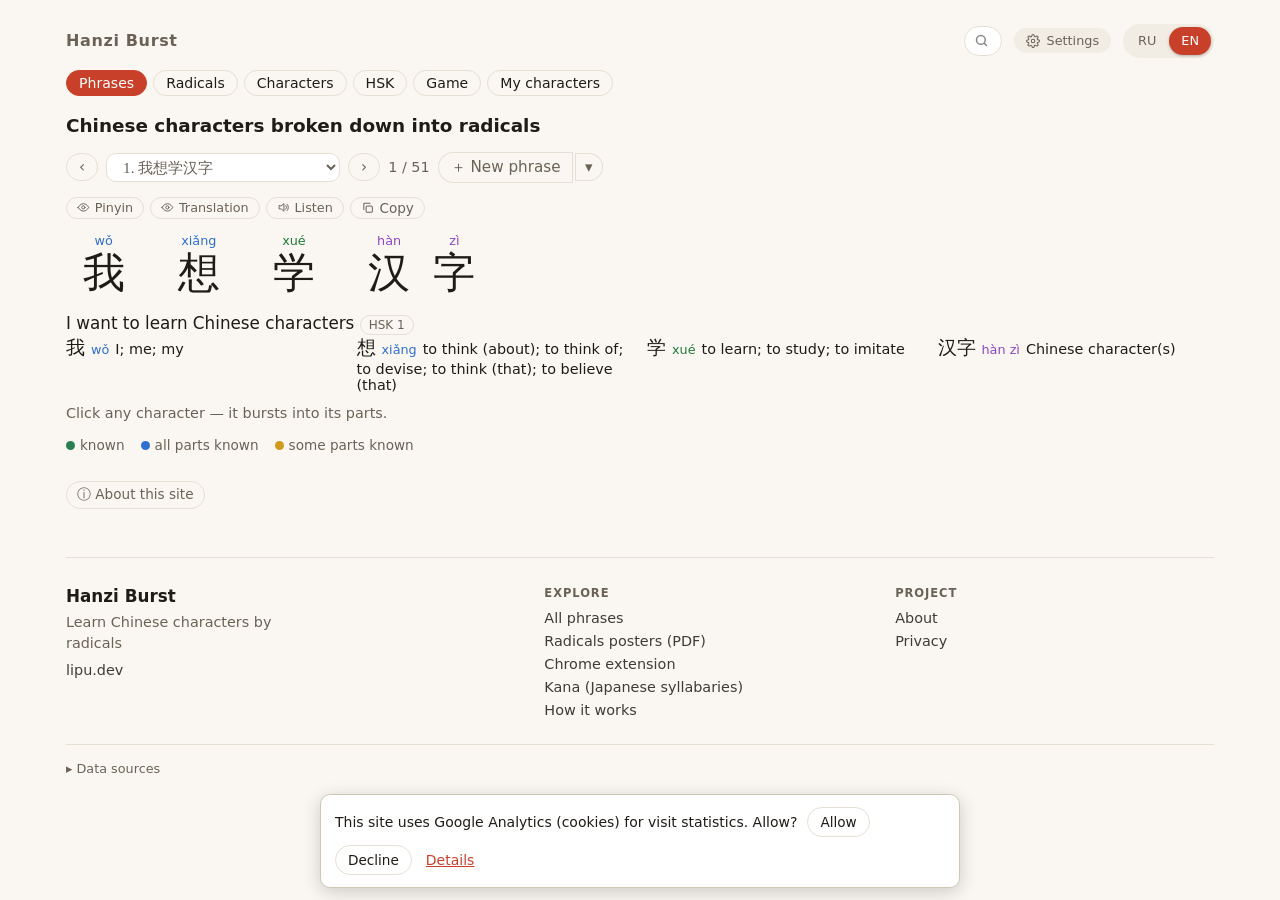
==== site/index.html @ a233267f "Without JS, show the about block and footer again #99 hides .foot, #intro, #introD and #hint until h" ====
<!doctype html>
<html lang="ru">
<head>
<meta charset="utf-8">
<meta name="viewport" content="width=device-width, initial-scale=1">
<title>Разбор китайских иероглифов на ключи и радикалы — Hanzi Burst</title>
<meta name="description" content="Бесплатный разбор китайских иероглифов на ключи и радикалы: нажмите на знак, и он разлетится на части. Пиньинь, значение иероглифа, мнемоники, простые фразы и списки HSK 1–9.">
<meta name="keywords" content="китайские иероглифы, радикалы, ключи, hanzi, Chinese characters, radicals, learn Chinese, пиньинь, мнемоники">
<meta name="msvalidate.01" content="CAFA7BE0D5D83695993D635831499022">
<link rel="canonical" href="https://hanzi.lipu.dev/">
<link rel="icon" href="/favicon.svg" type="image/svg+xml">
<link rel="preload" href="phrase.json" as="fetch" crossorigin>
<link rel="apple-touch-icon" href="/apple-touch-icon.png">
<meta name="theme-color" content="#faf7f2">
<meta property="og:type" content="website">
<meta property="og:site_name" content="Hanzi Burst">
<meta property="og:title" content="Разбор китайских иероглифов на ключи и радикалы — Hanzi Burst">
<meta property="og:description" content="Нажмите на иероглиф, и он разлетится на радикалы: значение, пиньинь, слова и фразы для каждой части.">
<meta property="og:url" content="https://hanzi.lipu.dev/">
<meta property="og:image" content="https://hanzi.lipu.dev/og.png">
<meta property="og:image:width" content="1200"><meta property="og:image:height" content="630">
<meta name="twitter:card" content="summary_large_image">
<script type="application/ld+json">{"@context":"https://schema.org","@type":"WebApplication","name":"Hanzi Burst","url":"https://hanzi.lipu.dev/","applicationCategory":"EducationalApplication","operatingSystem":"Any","inLanguage":["ru","en"],"description":"Learn Chinese characters by breaking them down into radicals, with simple phrases, pinyin and mnemonics.","offers":{"@type":"Offer","price":"0","priceCurrency":"USD"}}</script>
<style>
  :root { --bg:#faf7f2; --fg:#1f1b16; --muted:#6b6257; --card:#fff; --accent:#c8402a; --line:#cfc6b6; --soft:#e6dfd3; --ok:#2a7f51; --info:#2f6fd0; --warn:#d09a1f;
          --t1:#c4322a; --t2:#237a3c; --t3:#2f6fd0; --t4:#8b46c9; --t5:var(--muted); }
  html.jm { --accent:#3b4cc0; }
  @media (prefers-color-scheme: dark) {
    :root { --bg:#17140f; --on:#17140f; --fg:#f1ebe0; --muted:#a59c8e; --card:#221e17; --accent:#ff7a5c; --line:#5a5144; --soft:#352f25; --ok:#5fcf93; --info:#6aa6ff; --warn:#e8b84a;
            --t1:#ff6b5e; --t2:#5fcf7f; --t3:#6aa6ff; --t4:#c58bff; }
    html.jm { --accent:#8c9cff; }
  }
  * { box-sizing:border-box; }
  #howDlg { max-width:min(520px,92vw); background:var(--card); color:var(--fg); border:1px solid var(--soft); border-radius:16px; padding:20px; }
  #howDlg::backdrop { background:rgba(0,0,0,.55); }
  #howDlg h2 { margin:0 0 10px; font-size:1.15rem; }
  #howDlg p { line-height:1.5; }
  html:not(.ready) .foot, html:not(.ready) #intro, html:not(.ready) #introD, html:not(.ready) #hint { display:none; }   /* футер и вводный текст появляются после контента, иначе они «прыгают» (CLS) */
  html:not(.ready) #picker { min-height:32px; }   /* место под выбор фразы: его рисует скрипт, а #view под ним сдвигался */
  .foot { margin-top:48px; padding-top:28px; border-top:1px solid var(--soft); color:var(--muted); font-size:.9rem; }
  .fgrid { display:grid; grid-template-columns:minmax(0,1.4fr) repeat(2,minmax(0,1fr)); gap:28px 32px; }
  .fbrand b { color:var(--fg); font-size:1.05rem; }
  .fbrand p { margin:6px 0 0; line-height:1.45; max-width:28ch; }
  .foot h2 { margin:0 0 10px; font-size:.72rem; letter-spacing:.08em; text-transform:uppercase; font-weight:600; color:var(--muted); }
  .foot ul { list-style:none; margin:0; padding:0; display:grid; gap:7px; }
  .foot a { color:var(--fg); text-decoration:none; opacity:.85; }
  .foot a:hover { color:var(--accent); opacity:1; }
  .fdata { margin-top:26px; padding-top:16px; border-top:1px solid var(--soft); font-size:.8rem; }
  .fdata summary { cursor:pointer; list-style:none; }
  .fdata summary::before { content:"▸ "; }
  .fdata[open] summary::before { content:"▾ "; }
  .fdata p { line-height:1.6; margin:10px 0 0; }
  .fdata a { color:inherit; text-decoration:underline; text-decoration-color:var(--soft); }
  @media (max-width:640px) { .fgrid { grid-template-columns:1fr 1fr; } .fbrand { grid-column:1 / -1; } }
  .aboutd { margin-top:28px; max-width:70ch; font-size:.85rem; color:var(--muted); }
  .aboutd > summary { cursor:pointer; list-style:none; display:inline-block; padding:4px 10px; border:1px solid var(--soft); border-radius:999px; }
  .aboutd > summary::-webkit-details-marker { display:none; } .aboutd[open] > summary { margin-bottom:10px; }
  .about { max-width:70ch; }
  .about h2 { font-size:15px; margin:0 0 6px; color:var(--fg); }
  .about p { margin:0 0 8px; line-height:1.5; }
  .about h2:not(:first-child) { margin-top:18px; }
  .about ul { margin:0 0 8px; padding-left:20px; line-height:1.7; }
  .about a { color:var(--accent); }
  body { margin:0; background:var(--bg); color:var(--fg); font-family:system-ui,"Noto Sans SC",sans-serif; }
  main { overflow-x:clip; max-width:860px; margin:0 auto; padding:24px 16px 64px; }
  header { display:flex; justify-content:space-between; align-items:center; margin-bottom:24px; }
  .brand { font-size:1rem; font-weight:600; color:var(--muted); margin:0; letter-spacing:.04em; }
  h1#h1 { font-size:1.15rem; font-weight:600; line-height:1.3; margin:0 0 14px; }
  .serif { font-family:"Noto Serif SC","Songti SC",serif; }
  .hint { color:var(--muted); font-size:.9rem; margin:8px 0 0; }
  svg.i { width:1.1em; height:1.1em; fill:none; stroke:currentColor; stroke-width:1.8; stroke-linecap:round; stroke-linejoin:round; vertical-align:-.2em; }
  svg.hz { fill:currentColor; display:block; }
  .right { display:flex; align-items:center; gap:12px; }
  #auth { font-size:.85rem; color:var(--muted); display:flex; align-items:center; gap:8px; }
  .mn { margin:8px 0; padding:10px 12px; border-radius:10px; background:color-mix(in srgb, var(--accent) 8%, transparent); }
  .mn small { color:var(--muted); display:block; margin-top:4px; }
  /* переключатели в шапке: одна «таблетка», внутри группы 拼音/注音 · 简/繁 · RU/EN */
  .opts { display:inline-flex; align-items:center; gap:2px; padding:3px; border-radius:999px;
          background:color-mix(in srgb, var(--soft) 45%, transparent); }
  .opts > * { display:inline-flex; gap:1px; position:relative; }
  .opts > * + *::before { content:""; position:absolute; left:-2px; top:22%; bottom:22%; width:1px; background:var(--soft); }
  .scr label { cursor:pointer; display:block; } .scr label[hidden] { display:none; }
  .scr input { position:absolute; opacity:0; pointer-events:none; }
  .opts .scr span, .opts .lang button, .opts .md button { display:block; background:none; border:0; border-radius:999px; cursor:pointer;
          font-family:"Noto Sans SC","Noto Sans CJK SC",system-ui,sans-serif; font-size:.8rem; line-height:1.4; padding:5px 12px;
          color:var(--muted); transition:background .15s, color .15s, box-shadow .15s; }
  .opts .scr label:hover span, .opts .lang button:hover, .opts .md button:hover { color:var(--fg); }
  .opts .scr input:checked + span, .opts .lang button.on, .opts .md button.on { background:var(--accent); color:var(--on,#fff); box-shadow:0 1px 3px rgba(0,0,0,.25); }
  .opts .scr input:focus-visible + span, .opts .lang button:focus-visible, .opts .md button:focus-visible { outline:2px solid var(--accent); outline-offset:1px; }
  .brand, .opts span, .opts button { white-space:nowrap; }
  @media (max-width:480px) { .right { gap:8px; } .opts .scr span, .opts .lang button, .opts .md button { padding:5px 8px; } }
  @media (max-width:420px) { .brand { font-size:.85rem; } h1#h1 { font-size:1rem; } header { gap:8px; } .opts .scr span, .opts .lang button, .opts .md button { padding:5px 6px; font-size:.75rem; } }

  /* настройки (язык фраз, чтение, письмо) — в выпадающей панели с подписями */
  details.set { position:relative; }
  details.set summary { list-style:none; cursor:pointer; display:inline-flex; align-items:center; gap:6px; padding:5px 12px; border-radius:999px;
          font-size:.8rem; color:var(--muted); background:color-mix(in srgb, var(--soft) 45%, transparent); }
  details.set summary::-webkit-details-marker { display:none; }
  details.set summary:hover, details.set[open] summary { color:var(--fg); }
  details.set .panel { position:absolute; right:0; top:calc(100% + 6px); z-index:30; display:grid; gap:10px; padding:12px 14px; min-width:250px;
          background:var(--card); border:1px solid var(--soft); border-radius:12px; box-shadow:0 8px 24px rgba(0,0,0,.18); }
  .srow { display:flex; flex-direction:column; gap:4px; }
  .srow .sl { font-size:.75rem; color:var(--muted); }
  .srow .opts { align-self:flex-start; }
  html.jm .srow.rs { display:none; } .srow.jrs { display:none; } html.jm .srow.jrs { display:flex; }
  /* чтения — галочками, можно несколько сразу (пиньинь + чжуинь) */
  .chk { display:flex; flex-direction:column; gap:2px; } .chk label { display:flex; align-items:center; gap:8px; padding:4px 2px; font-size:.88rem; cursor:pointer; white-space:nowrap; }
  .chk label[hidden] { display:none; } .chk input { accent-color:var(--accent); width:1.05em; height:1.05em; margin:0; }
  /* разделы сайта под шапкой */
  .snav { display:flex; flex-wrap:wrap; gap:6px; margin:-12px 0 18px; }
  .snav a { padding:4px 12px; border:1px solid var(--soft); border-radius:999px; font-size:.88rem; color:var(--fg); text-decoration:none; white-space:nowrap; }
  .snav a:hover { border-color:var(--accent); color:var(--accent); }
  .snav a.on { background:var(--accent); border-color:var(--accent); color:var(--on,#fff); }
  .snav a b { font-weight:600; }
  /* телефон: разделы — одна строка с прокруткой, «Настройки» — только значок, шапка компактнее */
  @media (max-width:640px) {
    header { margin-bottom:18px; }
    .snav { flex-wrap:nowrap; overflow-x:auto; scrollbar-width:none; margin:-8px -16px 14px; padding:0 16px;
            -webkit-mask-image:linear-gradient(90deg,transparent 0,#000 16px,#000 85%,transparent); mask-image:linear-gradient(90deg,transparent 0,#000 16px,#000 85%,transparent); }
    .snav::-webkit-scrollbar { display:none; }
    .snav a { padding:4px 10px; font-size:.82rem; }
    #setSum { display:none; }
    details.set summary { padding:6px 8px; }
    details.set summary svg.i { width:1.25em; height:1.25em; }
  }
  #picker { display:flex; align-items:center; gap:8px; margin-bottom:14px; flex-wrap:wrap; }
  #picker .pk, #picker .hint { white-space:nowrap; }
  #picker .hint { margin:0; }
  .pgrp { display:inline-flex; align-items:center; gap:2px; }
  .pgrp > .pk { border-radius:999px 4px 4px 999px; }
  .pm { position:relative; } .pm > summary { list-style:none; border-radius:4px 999px 999px 4px; padding-inline:9px; }
  .pm > summary::-webkit-details-marker { display:none; }
  .pm[open] > summary { border-color:var(--accent); color:var(--accent); }
  .pml { position:absolute; right:0; top:calc(100% + 6px); z-index:30; display:grid; min-width:12rem; padding:6px;
         background:var(--card); border:1px solid var(--soft); border-radius:12px; box-shadow:0 8px 24px rgba(0,0,0,.18); }
  .pml button { text-align:left; background:none; border:0; border-radius:8px; padding:8px 10px; font:inherit; font-size:.95rem; color:var(--fg); cursor:pointer; white-space:nowrap; }
  .pml button:hover { background:color-mix(in srgb, var(--accent) 10%, transparent); color:var(--accent); }
  #own { margin:-4px 0 14px; } #own summary { cursor:pointer; color:var(--muted); font-size:.9rem; }
  #own textarea { width:100%; box-sizing:border-box; margin:8px 0; padding:8px; font:inherit; font-size:1.2rem; background:var(--card); color:var(--fg); border:1px solid var(--soft); border-radius:10px; }
  #gloss { margin:0 0 12px; }
  .pk.sel { max-width:60vw; border-radius:10px; background:var(--card); }
  .pk { background:none; border:1px solid var(--soft); border-radius:999px; padding:4px 12px; color:var(--muted); font:inherit; font-size:.95rem; cursor:pointer; font-family:"Noto Serif SC","Songti SC",serif; }
  button.pk { font-family:inherit; }   /* «Новая фраза» — шрифтом интерфейса; serif — только у списка фраз с иероглифами */
  .pk:hover { border-color:var(--accent); color:var(--accent); }
  .pk.on { background:var(--accent); border-color:var(--accent); color:var(--on,#fff); }
  .trans { margin:6px 0 0; font-size:1.05rem; white-space:pre-line; }
  #phrase { display:flex; flex-wrap:wrap; gap:8px 20px; }
  /* вид фразы: скрыть чтение / перевод (проверить себя), цвет тонов */
  #view { display:flex; flex-wrap:wrap; gap:6px; margin:0 0 6px; }
  #view > button { display:inline-flex; align-items:center; gap:5px; background:none; border:1px solid var(--soft); border-radius:999px; padding:2px 10px;
                 font:inherit; font-size:.8rem; color:var(--muted); cursor:pointer; }
  #view > button:hover { border-color:var(--accent); color:var(--accent); }
  #view > button[data-v][aria-pressed="false"] { text-decoration:line-through; opacity:.75; }
  #view > button[hidden], .actions .btn[hidden] { display:none; }
  @media (max-width:480px) { #say .l { display:none; } #view { gap:5px; } #view > button, #copy > summary { padding-left:9px !important; padding-right:9px !important; } #copy > summary { font-size:.8rem; } }
  #view svg.i { width:1em; height:1em; }
  #copy > summary { display:inline-flex; align-items:center; gap:5px; cursor:pointer; border:1px solid var(--soft); border-radius:999px; padding:2px 10px; color:var(--muted); font-size:.85rem; }
  #copy > summary:hover, #copy[open] > summary { border-color:var(--accent); color:var(--accent); }
  #view { position:relative; } #copy { position:static; }   /* меню привязано к строке кнопок: не вылезает за край на телефоне */
  #copy .pml { left:auto; right:0; gap:2px; } #copy .pml label { display:flex; align-items:center; gap:8px; padding:7px 10px; border-radius:8px; cursor:pointer; white-space:nowrap; }
  #copy .pml label:hover { background:color-mix(in srgb, var(--accent) 10%, transparent); } #copy .pml input { accent-color:var(--accent); width:1.05em; height:1.05em; }
  #copy .cpgo { margin-top:6px; justify-content:center; } #copy .pml label[hidden] { display:none; }
  /* поиск знака: иероглиф или пиньинь (xiang, xiang3, xiǎng) */
  /* в шапке, как поиск на остальных страницах (nav.js): значок лупы, раскрывается при фокусе; результаты — под шапкой справа */
  header { position:relative; }
  .srch { display:flex; }
  #q { width:34px; height:30px; box-sizing:border-box; padding:0 8px 0 28px; border:1px solid var(--soft); border-radius:999px; cursor:pointer;
       background:var(--card) url("data:image/svg+xml,%3Csvg xmlns='http://www.w3.org/2000/svg' viewBox='0 0 24 24' fill='none' stroke='%23888' stroke-width='2.4' stroke-linecap='round'%3E%3Ccircle cx='11' cy='11' r='7'/%3E%3Cpath d='m20 20-3.5-3.5'/%3E%3C/svg%3E") 9px 50%/15px no-repeat;
       color:var(--fg); font:inherit; font-size:.9rem; transition:width .15s; }
  #q:focus, #q:not(:placeholder-shown) { width:11rem; outline:none; border-color:var(--accent); cursor:text; }
  #q::placeholder { color:transparent; } #q:focus::placeholder { color:var(--muted); } #q::-webkit-search-cancel-button { display:none; }
  /* телефон: при вводе название сайта уступает место полю, без фокуса заполненное поле уже */
  @media (max-width:480px) { #q:not(:placeholder-shown) { width:5.5rem; } #q:focus { width:9.5rem; } header:has(#q:focus) .brand { display:none; } }
  #qres { position:absolute; right:0; top:calc(100% + 4px); z-index:30; display:flex; flex-wrap:wrap; gap:4px; width:max-content; max-width:min(19rem, 90vw);
          padding:8px; background:var(--card); border:1px solid var(--soft); border-radius:12px; box-shadow:0 6px 20px rgba(0,0,0,.18); }
  #qres[hidden] { display:none; }
  #qres button { display:flex; flex-direction:column; align-items:center; min-width:3rem; padding:4px; border:1px solid var(--soft); border-radius:8px;
                 background:none; color:var(--fg); cursor:pointer; font:inherit; }
  #qres button:hover { border-color:var(--accent); }
  #qres .serif { font-size:1.6rem; line-height:1.2; } #qres small { font-size:.7rem; color:var(--muted); }
  #qres p { margin:0; font-size:.85rem; color:var(--muted); }
  html.tn:not(.jm) .t1 { color:var(--t1); } html.tn:not(.jm) .t2 { color:var(--t2); } html.tn:not(.jm) .t3 { color:var(--t3); }
  html.tn:not(.jm) .t4 { color:var(--t4); } html.tn:not(.jm) .t5 { color:var(--t5); }
  html.hpy .word:not(.rv) .py, html.hpy .word:not(.rv) .jr, html.hpy .word:not(.rv) .fg { color:transparent !important; background:var(--soft); border-radius:4px; cursor:pointer; }
  html.hpy .word:not(.rv) .py *, html.hpy .word:not(.rv) .jr *, html.hpy .word:not(.rv) .fg * { color:transparent !important; }
  html.htr:not(.trv) #trans, html.htr:not(.trv) #gloss { filter:blur(6px); cursor:pointer; user-select:none; }
  html.htr:not(.trv) .ch[data-tip]::before { display:none; }
  .word { display:flex; gap:2px; padding:4px 6px; border-radius:10px; }
  .word.active { background:color-mix(in srgb, var(--accent) 12%, transparent); }
  .ch { position:relative; display:flex; flex-direction:column; align-items:center; background:none; border:0; color:inherit;
        cursor:pointer; padding:4px 6px; border-radius:8px; font:inherit; }
  .ch:hover { background:color-mix(in srgb, var(--accent) 15%, transparent); }
  .ch .py { font-size:.8rem; color:var(--muted); display:flex; flex-direction:column; align-items:center; } .ch .py .rl { line-height:1.2; white-space:nowrap; }
  /* японское слово: фуригана (кана) над группами кандзи, транскрипция всего слова под ним */
  .word.ja { position:relative; padding-top:1.1rem; padding-bottom:1.3rem; }
  .word.ja .jr { position:absolute; bottom:2px; left:6px; right:6px; text-align:center; font-size:.8rem; line-height:1.25; color:var(--muted); white-space:pre; }
  html.jr0 .word.ja { padding-bottom:.3rem; } html.jr0 .word.ja .jr { display:none; } html.jr2 .word.ja { padding-bottom:2.4rem; }
  html.nofg .run .fg { display:none; } html.nofg .word.ja { padding-top:.3rem; }
  .run { position:relative; display:flex; gap:2px; }
  .run .fg { position:absolute; top:-.95rem; left:0; right:0; text-align:center; font-size:.72rem; line-height:1; color:var(--muted); white-space:nowrap; letter-spacing:.02em; }
  .word.ja .ch .py { display:none; }
  .word.ja span.serif[data-c], [lang="ja"] .glyph span.serif[data-c] { font-family:"Noto Sans JP","Hiragino Sans","Noto Sans CJK JP",system-ui,sans-serif; }
  /* японский режим: кандзи и кана рисуются чертами KanjiVG (обводка 109×109), а не заливкой Make Me a Hanzi */
  svg.hz.kvg { fill:none; stroke:currentColor; stroke-width:5.5; stroke-linecap:round; stroke-linejoin:round; }
  html.jm .scr { display:none; }
  .rdl { list-style:none; margin:6px 0 10px; padding:0; display:grid; gap:3px; font-size:.92rem; }
  .rdl li.here { font-weight:600; } .rdl .p { display:inline-block; min-width:3.6em; margin-right:6px; }
  .kr { margin:6px 0; } .kr b { font-weight:600; margin-right:4px; } .kr .rd { margin-right:10px; white-space:nowrap; } .kr .rd small { color:var(--muted); }
  #ownLang { display:inline-flex; border:1px solid var(--line); border-radius:999px; overflow:hidden; vertical-align:middle; margin-right:6px; }
  #ownLang button { border:0; background:none; color:inherit; padding:4px 10px; font:inherit; font-size:.85rem; cursor:pointer; }
  #ownLang button[aria-pressed="true"] { background:var(--fg); color:var(--bg); }
  .kanacard h2 small { font-size:1rem; color:var(--muted); margin-left:10px; }
  .ch[data-tip]::before { content:attr(data-tip); position:absolute; left:50%; bottom:calc(100% + 4px); transform:translateX(calc(-50% + var(--tx, 0px)));
        z-index:5; width:max-content; max-width:min(18rem, 80vw); white-space:pre-line; text-align:left; font-size:.85rem; line-height:1.35;
        padding:6px 10px; border-radius:8px; background:var(--card); color:var(--fg, inherit); border:1px solid var(--soft);
        box-shadow:0 4px 14px rgba(0,0,0,.25); opacity:0; pointer-events:none; transition:opacity .12s; }
  .ch[data-tip]:hover::before, .ch[data-tip]:focus-visible::before { opacity:1; }
  .ch svg.hz { width:3.2rem; height:3.2rem; }
  .ch.sel { color:var(--accent); }
  .ch.known::after, .glyph.known::after, .ch.allp::after, .glyph.allp::after, .ch.somep::after, .glyph.somep::after
    { content:""; position:absolute; top:4px; right:4px; width:10px; height:10px; border-radius:50%; background:var(--ok); }
  .ch.allp::after, .glyph.allp::after { background:var(--info); }
  .ch.somep::after, .glyph.somep::after { background:var(--warn); }
  /* отметка «знаю» прямо на узле дерева */
  .gw { position:relative; display:flex; }
  .glyph.known::after { display:none; }
  .glyph.allp::after, .glyph.somep::after { right:auto; left:5px; top:auto; bottom:5px; }   /* top corners hold the star and + buttons */
  .kbtn, .xbtn { position:absolute; top:-10px; right:-10px; z-index:2; width:26px; height:26px; padding:0; display:grid; place-items:center;
          border-radius:50%; border:2px solid var(--line); background:var(--card); color:var(--muted); cursor:pointer;
          font:700 16px/1 system-ui,sans-serif; transition:background .15s, border-color .15s, color .15s, transform .15s; }
  .kbtn { right:auto; left:-10px; }
  .kbtn:hover, .kbtn:focus-visible { border-color:var(--ok); color:var(--ok); transform:scale(1.12); }
  .xbtn:hover, .xbtn:focus-visible { border-color:var(--accent); color:var(--accent); transform:scale(1.12); }
  .xbtn.open { color:var(--accent); border-color:var(--accent); }
  .kbtn.on { background:var(--ok); border-color:var(--ok); color:var(--on,#fff); }
  .kbtn.on svg.i { fill:currentColor; }
  .kbtn svg.i, .xbtn svg.i { width:15px; height:15px; fill:none; stroke:currentColor; stroke-width:3.2; stroke-linecap:round; stroke-linejoin:round; }
  .legend { display:flex; flex-wrap:wrap; gap:6px 16px; margin:6px 0 0; }
  .legend i { display:inline-block; width:9px; height:9px; border-radius:50%; margin-right:5px; }
  .punct { font-size:3.2rem; align-self:flex-end; }
  .wp { display:flex; flex-wrap:nowrap; gap:0; } .word.pw { padding-inline:0; }

  #card { margin-top:24px; background:var(--card); border:1px solid var(--soft); border-radius:16px; padding:20px; display:none; }
  #card.open { display:block; }
  #card .grab { display:none; }
  #cardClose { font-size:1.1rem; line-height:1; padding:4px 11px; }   /* и на десктопе: не все знают про Esc */
  .skip { position:absolute; left:-9999px; top:8px; z-index:60; padding:8px 14px; border-radius:10px; background:var(--card); border:2px solid var(--accent); color:var(--fg); }
  .skip:focus { left:8px; }
  /* первый вход: пульсирующее кольцо на том, что нажать (см. tour) */
  @keyframes pulse { 0% { box-shadow:0 0 0 0 color-mix(in srgb, var(--accent) 55%, transparent); } 75%, 100% { box-shadow:0 0 0 14px transparent; } }
  .pulse { animation:pulse 1.6s ease-out infinite; border-radius:12px; }
  .tourtip { margin:0 0 10px; padding:8px 12px; border-radius:10px; background:color-mix(in srgb, var(--accent) 10%, transparent); font-size:.9rem; }
  .tourtip button { margin-left:8px; }
  /* телефон: карточка выезжает снизу, фраза остаётся на экране */
  @media (max-width:640px) {
    #card.open { position:fixed; left:0; right:0; bottom:0; z-index:40; margin:0; max-height:72dvh; overflow-y:auto; overscroll-behavior:contain;
                 border-radius:18px 18px 0 0; border-bottom:0; padding:6px 16px 24px; box-shadow:0 -8px 28px rgba(0,0,0,.28); transition:transform .2s; }
    #card .grab { display:block; width:44px; height:5px; border-radius:3px; background:var(--line); margin:4px auto 10px; touch-action:none; }
    #cardClose { display:inline-flex; }
    html.sheet main { padding-bottom:74dvh; }
    /* баннер cookies: пока открыта нижняя панель разбора, он спрятан (иначе закрывает то шапку с поиском, то кнопки панели); вернётся, когда панель закроют */
    html.sheet #consent { display:none; }
    html #consent { left:8px; right:8px; bottom:8px; padding:10px 12px; font-size:13px; gap:6px 8px; }
  }
  .toolbar { display:flex; justify-content:space-between; align-items:center; gap:8px; margin-bottom:8px; flex-wrap:wrap; }
  .crumbs { color:var(--muted); font-size:.85rem; }
  .btn { display:inline-flex; align-items:center; gap:6px; background:none; color:var(--fg); border:1px solid var(--soft); border-radius:999px;
         padding:6px 12px; font:inherit; font-size:.85rem; cursor:pointer; text-decoration:none; }
  .btn:hover { border-color:var(--accent); color:var(--accent); }
  .btn.on { background:var(--ok); border-color:var(--ok); color:var(--on,#fff); }

  /* дерево: линии соединяют родителя с каждым потомком */
  #tree { display:flex; justify-content:safe center; overflow-x:auto; padding:18px 14px 8px; }
  .node { display:flex; flex-direction:column; align-items:center; position:relative; }
  .glyph { position:relative; background:var(--bg); border:2px solid var(--line); border-radius:14px; cursor:pointer; color:var(--fg);
           min-width:72px; padding:6px 10px 4px; text-align:center; font:inherit; transition:border-color .2s, transform .2s; z-index:1; }
  .glyph:hover { border-color:var(--accent); transform:translateY(-2px); }
  .glyph.sel { border-color:var(--accent); box-shadow:0 0 0 3px color-mix(in srgb, var(--accent) 20%, transparent); }
  .glyph.leaf { border-style:dashed; }
  .glyph svg.hz { width:52px; height:52px; margin:0 auto; }
  /* пока контуры не загрузились, иероглиф-текст занимает тот же квадрат, что и SVG: без сдвигов (CLS) */
  .ch span.serif[data-c] { display:block; width:3.2rem; height:3.2rem; line-height:3.2rem; font-size:2.6rem; text-align:center; }
  .glyph span.serif[data-c] { display:block; width:52px; height:52px; line-height:52px; font-size:42px; text-align:center; margin:0 auto; }
  .glyph .m { display:block; font-size:.72rem; color:var(--muted); max-width:100px; line-height:1.2; }
  .kids { display:flex; padding-top:24px; position:relative; }
  .kids::before { content:""; position:absolute; top:0; left:50%; height:24px; border-left:2px solid var(--line); }
  .kids > .node { padding:24px 13px 0; }   /* room for the neighbours' + and ★ buttons */
  .kids > .node::before, .kids > .node::after { content:""; position:absolute; top:0; width:50%; height:24px; border-top:2px solid var(--line); }
  .kids > .node::before { right:50%; }
  .kids > .node::after { left:50%; border-left:2px solid var(--line); }
  .kids > .node:first-child::before { border-top:0; }
  .kids > .node:last-child::after { border-top:0; }
  .kids > .node:only-child { padding-top:0; }
  .kids > .node:only-child::before, .kids > .node:only-child::after { display:none; }
  .kids:has(> .node:only-child) { padding-top:24px; }
  .kids > .node:only-child .glyph { margin-top:0; }
  .kids .node.enter { opacity:0; transform:translateY(-70px) scale(.15) rotate(-140deg); }
  .kids .node { transition:transform .65s cubic-bezier(.2,1.4,.4,1), opacity .35s; }

  #info { border-top:1px solid var(--soft); margin-top:16px; padding-top:14px; }
  #info h2 { margin:0; font-size:1.3rem; display:flex; align-items:center; gap:12px; flex-wrap:wrap; }
  #info h2 svg.hz { width:48px; height:48px; }
  #info h2 small { color:var(--muted); font-weight:400; font-size:.95rem; }
  #info p { margin:8px 0; }
  .tag { display:inline-block; font-size:.75rem; padding:2px 8px; border-radius:999px; border:1px solid var(--soft); color:var(--muted); }
  .seen { margin:6px 0; padding:8px 12px; border-left:3px solid var(--accent); background:color-mix(in srgb, var(--accent) 8%, transparent);
          border-radius:0 8px 8px 0; font-size:.92rem; }
  .actions { display:flex; gap:8px; flex-wrap:wrap; margin:12px 0; }
  .usage { margin-top:10px; display:none; }
  .usage.open { display:block; }
  .usage h3 { font-size:.85rem; color:var(--muted); margin:10px 0 6px; font-weight:600; }
  .wl { list-style:none; margin:0; padding:0; display:grid; grid-template-columns:repeat(auto-fill,minmax(230px,1fr)); gap:6px 14px; }
  .wl li { font-size:.9rem; }
  .wl .w { font-size:1.2rem; margin-right:6px; }
  .wl .p { color:var(--muted); font-size:.8rem; margin-right:6px; }
  .chips { display:flex; flex-wrap:wrap; gap:6px; }
  .chip { padding:4px 8px; border:1px solid var(--soft); border-radius:10px; background:none; color:var(--fg); cursor:pointer; position:relative; }
  a.xr { color:var(--accent); text-decoration:underline dotted; text-underline-offset:3px; font-size:1.1em; padding:0 1px; }
  a.xr:hover { text-decoration-style:solid; }
  .chip svg.hz { width:30px; height:30px; }
  .chip:hover { border-color:var(--accent); }
  .chip.known { border-color:var(--ok); }
  .stats { color:var(--muted); font-size:.85rem; margin-top:16px; }
.stats a, .credits a { color: inherit; }
  #consent { position: fixed; left: 12px; right: 12px; bottom: 12px; max-width: 640px; margin: 0 auto; padding: 12px 14px;
    background: var(--card); color: var(--fg); border: 1px solid var(--line); border-radius: 10px; font-size: 14px;
    display: flex; flex-wrap: wrap; gap: 8px 10px; align-items: center; box-shadow: 0 4px 18px rgba(0,0,0,.18); z-index: 50; }
  #consent[hidden], #explodeAll[hidden] { display: none; }
  #consent a { color: var(--accent); }
  #consentMore { display:inline-block; padding:11px 4px; margin:-11px 0; }   /* палец: было 72×18 */
  /* сенсорный экран: зона нажатия не меньше ~40 px; «+» на плитке остаётся маленьким, но ловит касание с запасом */
  @media (pointer:coarse) {
    .kbtn::after, .xbtn::after { content:""; position:absolute; inset:-8px; border-radius:50%; }
    .pk, #view > button, #copy > summary, .btn, .snav a, details.set summary, .pml button { min-height:40px; box-sizing:border-box; }
    .pk, .snav a { display:inline-flex; align-items:center; }
    #view > button { padding:2px 12px; }
    .opts .lang button { min-width:40px; min-height:36px; }
    #q { width:40px; height:40px; }
  }
  /* широкий экран: панель описания слева, дерево справа */
  @media (min-width: 960px) {
    main { max-width:1180px; }
    #card.open { display:grid; grid-template-columns:minmax(300px,390px) minmax(0,1fr); grid-template-areas:"tip tip" "bar bar" "info tree"; gap:0 28px; align-items:start; }
    #card .toolbar { grid-area:bar; }
    #tourTip { grid-area:tip; }   /* без области подсказка уезжала в неявную строку под #info */
    #tree { grid-area:tree; padding-top:14px; }   /* ★ и +/− корня торчат на 10px вверх; overflow-x:auto их обрезал */
    #info { grid-area:info; margin-top:0; padding-top:0; border-top:0; padding-right:22px; border-right:1px solid var(--soft);
            position:sticky; top:12px; max-height:calc(100vh - 40px); overflow-y:auto; }
  }
</style>
<script defer src="https://static.cloudflareinsights.com/beacon.min.js" data-cf-beacon='{"token": "7efcd1cc733b4eaf8c293f32b705fbf7"}'></script>
</head>
<body>
<a class="skip" id="skip" href="#phrase">К фразе</a>
<main>
  <header>
    <span class="brand">Hanzi Burst</span>
    <span class="right">
      <span id="auth"></span>
      <span class="srch" role="search"><input type="search" id="q" autocomplete="off" spellcheck="false" enterkeyhint="search"><div id="qres" hidden></div></span>
      <details class="set" id="set"><summary><svg class="i" viewBox="0 0 24 24"><circle cx="12" cy="12" r="3"/><path d="M19.4 15a1.7 1.7 0 0 0 .3 1.8l.1.1a2 2 0 1 1-2.8 2.8l-.1-.1a1.7 1.7 0 0 0-1.8-.3 1.7 1.7 0 0 0-1 1.5V21a2 2 0 1 1-4 0v-.1a1.7 1.7 0 0 0-1.1-1.5 1.7 1.7 0 0 0-1.8.3l-.1.1a2 2 0 1 1-2.8-2.8l.1-.1a1.7 1.7 0 0 0 .3-1.8 1.7 1.7 0 0 0-1.5-1H3a2 2 0 1 1 0-4h.1a1.7 1.7 0 0 0 1.5-1.1 1.7 1.7 0 0 0-.3-1.8l-.1-.1a2 2 0 1 1 2.8-2.8l.1.1a1.7 1.7 0 0 0 1.8.3H9a1.7 1.7 0 0 0 1-1.5V3a2 2 0 1 1 4 0v.1a1.7 1.7 0 0 0 1 1.5 1.7 1.7 0 0 0 1.8-.3l.1-.1a2 2 0 1 1 2.8 2.8l-.1.1a1.7 1.7 0 0 0-.3 1.8V9a1.7 1.7 0 0 0 1.5 1H21a2 2 0 1 1 0 4h-.1a1.7 1.7 0 0 0-1.5 1z"/></svg><span id="setSum"></span></summary>
      <div class="panel">
      <div class="srow"><span class="sl" id="slMode"></span><span class="opts">
      <span class="md" role="group" aria-label="中文 / 日本語">
        <button data-mode="zh" title="中文">中文</button><button data-mode="ja" title="日本語">日本語</button>
      </span></span></div>
      <div class="srow rs"><span class="sl" id="slPhon"></span><span class="chk ph" role="group" aria-label="Pinyin / Zhuyin">
        <label><input type="checkbox" value="p"><span data-k="sPy">拼音</span></label><label><input type="checkbox" value="b"><span data-k="sBo">注音</span></label><label class="pal" title="Система Палладия: кириллица со знаком тона" hidden><input type="checkbox" value="r"><span data-k="sPa">Палладий</span></label>
      </span></div>
      <div class="srow jrs"><span class="sl" id="slJr"></span><span class="chk jr" role="group" aria-label="Furigana / romaji">
        <label><input type="checkbox" value="f"><span data-k="sFg">ふりがな</span></label><label><input type="checkbox" value="l"><span data-k="sLat">rōmaji</span></label><label class="cyr" hidden><input type="checkbox" value="c"><span data-k="sCyr">кириллица</span></label>
      </span></div>
      <div class="srow rs"><span class="sl" id="slScr"></span><span class="opts">
      <span class="scr" role="radiogroup" aria-label="Script / 字体">
        <label title="简体 — упрощённые / simplified"><input type="radio" name="script" value="s"><span data-k="sSi">简</span></label><label title="繁體 — традиционные / traditional"><input type="radio" name="script" value="t"><span data-k="sTr">繁</span></label>
      </span></span></div>
      </div></details>
      <span class="opts"><span class="lang" role="group" aria-label="Language">
        <button data-lang="ru">RU</button><button data-lang="en">EN</button>
      </span></span>
    </span>
  </header>
  <nav class="snav" id="snav" aria-label="Разделы сайта"><a href="/" class="on" aria-current="page">Фразы</a><a href="/r/">Ключи</a><a href="/c/">Иероглифы</a><a href="/hsk/">HSK</a><a href="/radicals-game?lang=ru">Игра</a><a href="/learned">Мои иероглифы</a></nav><!-- заполнен заранее: пустой nav, заполненный скриптом, сдвигал всю страницу (CLS) -->
  <h1 id="h1">Разбор китайских иероглифов на ключи</h1>
  <noscript><style>.foot,#introD,#intro{display:block!important}</style></noscript>   <!-- без JS .ready не появится (правило html:not(.ready) выше) -->
  <noscript><p>Hanzi Burst: учи китайские иероглифы, разбирая их на радикалы. Нужен JavaScript. / Learn Chinese characters by breaking them into radicals. JavaScript required.</p></noscript>
  <div id="picker" role="toolbar"></div>
  <details id="own" hidden><summary id="ownSum"></summary>
    <textarea id="ownText" rows="2" lang="zh"></textarea>
    <div><span class="seg" id="ownLang" role="group"><button data-tl="auto"></button><button data-tl="zh" lang="zh">中文</button><button data-tl="ja" lang="ja">日本語</button></span>
      <button class="btn" id="ownGo"></button> <span class="hint" id="ownMsg"></span></div>
  </details>
  <div id="view" role="group"><button data-v="py"></button><button data-v="tr"></button><button id="say" class="say" hidden></button><details class="pm cp" id="copy"><summary></summary><div class="pml"><label><input type="checkbox" data-cp="hz"><span></span></label><label><input type="checkbox" data-cp="py"><span></span></label><label><input type="checkbox" data-cp="zy"><span></span></label><label><input type="checkbox" data-cp="pa"><span></span></label><label><input type="checkbox" data-cp="kn"><span></span></label><label><input type="checkbox" data-cp="rl"><span></span></label><label><input type="checkbox" data-cp="rc"><span></span></label><label><input type="checkbox" data-cp="tr"><span></span></label><button class="btn cpgo" id="cpGo"></button></div></details></div>
  <div id="phrase" tabindex="-1"></div>
  <p class="trans" id="trans"></p>
  <ul class="wl" id="gloss"></ul>
  <p class="hint" id="hint"></p>
  <section id="card">
    <div class="grab"></div>
    <p class="tourtip" id="tourTip" hidden></p>
    <div class="toolbar">
      <span class="crumbs" id="crumbs"></span>
      <span><button class="btn" id="explodeAll"></button> <button class="btn" id="cardClose" aria-label="close">×</button></span>
    </div>
    <div id="tree" data-noconv></div>
    <div id="info"></div>
  </section>
  <p class="stats" id="stats"></p>
  <details class="aboutd" id="introD"><summary id="introSum">ⓘ О сайте</summary>
  <section class="about" id="intro">
    <h2>Китайские иероглифы через радикалы</h2>
    <p>Hanzi Burst — бесплатный тренажёр для тех, кто начинает учить китайский. Нажмите на иероглиф в простой фразе, и он «разлетится» на радикалы и фонетики, а те — на ещё более мелкие части, пока не останутся неделимые компоненты. У каждой части есть значение, пиньинь, слова и другие иероглифы, где она встречается, а нелепая, но запоминающаяся мнемоника помогает связать части со смыслом знака.</p>
    <p>Фразы с переводом взяты из открытых корпусов (Tatoeba, Wiktionary) и подбираются так, чтобы незнакомых знаков было как можно меньше. Выученные иероглифы отмечаются, а прогресс по уровням HSK виден на отдельной странице. Есть японский режим с каной и кандзи.</p>
    <h2>С чего начать</h2>
    <ul>
      <li><a href="/r/">214 ключей</a>: значение, порядок черт и иероглифы с каждым ключом; <a href="/radicals-game?lang=ru">игра</a>, чтобы их запомнить, <a href="/r/poster">плакат на одну страницу</a> и <a href="/radicals-ru.pdf">карточки для печати</a></li>
      <li><a href="/hsk/">Иероглифы HSK 1–9 по уровням</a> с пиньинем и переводом, начиная с <a href="/hsk/1">HSK 1</a></li>
      <li><a href="/c/">Все иероглифы и радикалы</a>: у каждого знака своя страница с разбором на части</li>
      <li><a href="/p/">Простые китайские фразы с переводом</a></li>
      <li><a href="/learned">Мои иероглифы</a>: что уже выучено и сколько осталось до каждого уровня HSK</li>
      <li><a href="/japanese/">Кана</a>: хирагана, катакана и иероглифы, из которых они произошли</li>
      <li><a href="/k/">Кандзи по школьным классам</a>: чтения он и кун, значение, слова и фразы для каждого знака</li>
      <li><a href="/extension">Расширение для браузера</a>: значение и разбор иероглифа на любом сайте</li>
    </ul>
  </section>
  </details>
  <footer class="foot">
    <div class="fgrid">
      <div class="fbrand"><b>Hanzi Burst</b><p id="ftag"></p><p><a href="https://lipu.dev/">lipu.dev</a></p></div>
      <nav aria-labelledby="fh1"><h2 id="fh1"></h2><ul id="fl1"><li><a href="/p/">Все фразы</a></li><li><a href="/posters">Плакаты ключей (PDF)</a></li><li><a href="/extension">Расширение для Chrome</a></li><li><a href="/japanese/">Кана (японская азбука)</a></li><li><a href="/k/">Кандзи по классам</a></li></ul></nav>
      <nav aria-labelledby="fh2"><h2 id="fh2"></h2><ul id="fl2"><li><a href="/about">О проекте</a></li><li><a href="/privacy">Конфиденциальность</a></li></ul></nav>
    </div>
    <details class="fdata"><summary id="fdata"></summary><p><a href="https://github.com/skishore/makemeahanzi">Make Me a Hanzi</a> (LGPL, Arphic) · <a href="https://cc-cedict.org/">CC-CEDICT</a> (CC BY-SA) · <a href="https://tatoeba.org/">Tatoeba</a> (CC BY 2.0 FR) · <a href="https://en.wiktionary.org/">Wiktionary</a> via <a href="https://kaikki.org/">kaikki.org</a> (CC BY-SA) · <a href="https://commonvoice.mozilla.org/">Mozilla Common Voice</a> (CC0, machine translation) · Unicode / Unihan · <a href="https://www.edrdg.org/wiki/index.php/JMdict-EDICT_Dictionary_Project">JMdict</a> (EDRDG, CC BY-SA 4.0) via <a href="https://github.com/scriptin/jmdict-simplified">jmdict-simplified</a> · <a href="https://www.edrdg.org/wiki/index.php/KANJIDIC_Project">KANJIDIC2</a> (EDRDG, CC BY-SA 4.0) · <a href="https://kanjivg.tagaini.net/">KanjiVG</a> (Ulrich Apel, CC BY-SA 3.0)</p></details>
  </footer>
  <dialog id="howDlg" aria-labelledby="howTitle">
    <h2 id="howTitle"></h2>
    <div id="howBody"></div>
    <p><button class="btn" id="howClose"></button></p>
  </dialog>
</main>
<div id="consent" hidden role="dialog" aria-live="polite" aria-labelledby="consentText">
  <span id="consentText"></span>
  <button class="btn" id="consentYes"></button><button class="btn" id="consentNo"></button>
  <a href="/privacy" id="consentMore"></a>
</div>
<script src="script.js"></script>
<script src="ja.js"></script>
<script>
/* Google Analytics 4: Measurement ID сайта. */
const GA_ID = 'G-G4GHN6WZ7B';
/* Аналитика грузится только после согласия (hanzi-consent = 'yes'). */
function loadGA() {
  if (!GA_ID || window.gtag) return;
  const gs = document.createElement('script'); gs.async = true;
  gs.src = 'https://www.googletagmanager.com/gtag/js?id=' + GA_ID; document.head.append(gs);
  window.dataLayer = window.dataLayer || [];
  window.gtag = function () { dataLayer.push(arguments); };
  gtag('js', new Date()); gtag('config', GA_ID, { anonymize_ip: true });
}
const getConsent = () => { try { return localStorage.getItem('hanzi-consent'); } catch (e) { return null; } };
const setConsent = v => { try { localStorage.setItem('hanzi-consent', v); } catch (e) {} };
if (getConsent() === 'yes') loadGA();
const track = (name, params) => { try { if (window.gtag) gtag('event', name, params || {}); } catch (e) {} };
const $ = s => document.querySelector(s);
const ICON = {
  star: '<svg class="i" viewBox="0 0 24 24"><path d="M12 3l2.7 5.6 6.1.9-4.4 4.3 1 6.1L12 17l-5.4 2.9 1-6.1L3.2 9.5l6.1-.9z"/></svg>',
  check: '<svg class="i" viewBox="0 0 24 24"><path d="M5 12.5l4.5 4.5L19 7.5"/></svg>',
  list: '<svg class="i" viewBox="0 0 24 24"><path d="M9 6h11M9 12h11M9 18h11M4 6h.01M4 12h.01M4 18h.01"/></svg>',
  ext: '<svg class="i" viewBox="0 0 24 24"><path d="M14 4h6v6M20 4l-9 9M18 14v5a1 1 0 0 1-1 1H5a1 1 0 0 1-1-1V7a1 1 0 0 1 1-1h5"/></svg>',
  copy: '<svg class="i" viewBox="0 0 24 24"><rect x="9" y="9" width="11" height="11" rx="2"/><path d="M5 15V5a1 1 0 0 1 1-1h10"/></svg>',
  eye: '<svg class="i" viewBox="0 0 24 24"><path d="M2 12s3.6-7 10-7 10 7 10 7-3.6 7-10 7S2 12 2 12z"/><circle cx="12" cy="12" r="3"/></svg>',
  sound: '<svg class="i" viewBox="0 0 24 24"><path d="M4 9v6h4l5 4V5L8 9zM16.5 8.5a5 5 0 0 1 0 7M19 6a8.5 8.5 0 0 1 0 12"/></svg>',
  burst: '<svg class="i" viewBox="0 0 24 24"><path d="M12 3v4M12 17v4M3 12h4M17 12h4M5.6 5.6l2.8 2.8M15.6 15.6l2.8 2.8M18.4 5.6l-2.8 2.8M8.4 15.6l-2.8 2.8"/></svg>',
};
const T = {
  ru: { skip:'К фразе', h1:'Разбор китайских иероглифов на ключи', h1Ja:'Разбор японских кандзи на части', qJaHint:'В японском режиме ищите по самому кандзи: 見', qPh:'想, xiang, сян', qPhJa:'見', qLbl:'Найти иероглиф', qNone:'Не нашёл', daily:'Фраза дня', phraseList:'Фраза', kReadings:'Чтения', kHere:'во фразе', vPy:'Пиньинь', vRd:'Чтение', vTr:'Перевод', vHid:'скрыто: нажми, чтобы показать', tour1:'Нажми на любой иероглиф — он разлетится на части.', tour2:'Нажимай на части: те, у которых есть «+» в правом углу, тоже разлетаются. ★ слева отмечает знак как знакомый.', tourOk:'Понятно', hint:'Нажми на иероглиф.', crumbs:'Нажимай на части',
        all:'Взорвать всё', ftag:'Учим китайские иероглифы через радикалы', fExplore:'Разделы', fProject:'Проект', fAll:'Все иероглифы', fHsk:'Иероглифы по HSK', fPhrases:'Все фразы', fAbout:'О проекте', fPrivacy:'Конфиденциальность', fHow:'Как это работает', fData:'Источники данных', howTitle:'Как это работает', close:'Закрыть', howBody:'<p>Выбери фразу и нажми на иероглиф: он «разлетится» на радикалы и фонетики, пока не станет неделимым. У каждой части есть значение, пиньинь, слова и иероглифы, где она встречается.</p><p>«＋ Новая фраза» подбирает фразу с минимумом незнакомых тебе иероглифов. В меню «▾» рядом — случайная фраза, фраза дня и «Своя фраза»: она разбирает любой вставленный китайский текст. Лупа в шапке находит знак по иероглифу или пиньиню (xiang, xiang3).</p><p>«Язык фраз» в меню «Настройки» включает японский режим: японские фразы с чтениями, а кандзи — с онными и кунными чтениями и разбором по чертам KanjiVG.</p><p>Кнопки над фразой скрывают пиньинь (чтение) и перевод, чтобы проверить себя: нажми на серую полоску или размытый перевод, и он откроется. Пиньинь раскрашен по тону: 1 красный, 2 зелёный, 3 синий, 4 фиолетовый. «Копировать» копирует фразу так, как она сейчас на экране; галочками можно добавить или убрать строки: иероглифы, пиньинь, чжуинь, Палладий, перевод.</p><p>Фразы взяты из открытых корпусов: Tatoeba, Wiktionary, Common Voice.</p>', newPhrase:'Новая фраза', inPhrase:'В этой фразе', viaParents:'Ещё слова с этой частью', incompl:'В словаре у этого знака не хватает одной части разбора, поэтому дерево неполное.', ownTitle:'Своя фраза', ownGo:'Разобрать', ownRand:'Случайная', lgKnown:'знаю', lgAll:'знаю все части', lgSome:'знаю часть частей', fLearned:'Мои иероглифы', fExt:'Расширение для Chrome', fKana:'Кана (японская азбука)', fKanji:'Кандзи по классам', statsLink:'Что я выучил', trBtn:'Перевести', trBusy:'Перевожу…', trErr:'Не удалось перевести', trLimit:'Лимит переводов на сегодня', trMt:'машинный перевод', ownPh:'Вставьте китайский или японский текст (до 100 знаков)', ownBusy:'Загружаю словарь…', ownEmpty:'Нет иероглифов или каны', tlAuto:'Авто', jaNote:'Японский: разбор в браузере, слова и чтения из словаря JMdict. Нажмите на кану — её чтение и происхождение.', kanaRead:'Чтение', kanaOrigin:'Происхождение', kanaHira:'хирагана', kanaKata:'катакана', jaLemma:'словарная форма', ownErr:'Не удалось загрузить данные', ownNote:'Разбор идёт в вашем браузере. Значения слов из словаря CC-CEDICT. Перевод всей фразы — по кнопке (текст уходит на сервер и в Gemini).', ownTrad:'Традиционные знаки заменены упрощёнными.', ownCut:'Текст длинный: разобраны первые 100 знаков.', noMore:'Фразы в пуле закончились', known:'Знаю', add:'Знаю', xOpen:'Раскрыть на части', xClose:'Свернуть', where:'Где ещё', words:'Слова', chars:'Иероглифы с этой частью',
        seen:'Уже было во фразе:', nodesc:'В словаре нет описания.', derived:'выведено автоматически', mnemo:'Запоминалка', mnemoMore:'Ещё', mnemoLimit:'Лимит на сегодня исчерпан', mnemoLogin:'Запоминалки — после входа через Google', mnemoBusy:'Думаю…', mnemoErr:'Не получилось, попробуй позже', mnemoNote:'Выдумка для памяти, не этимология', logout:'Выйти', atomic:'неделимая часть: радикал или цельный рисунок',
        kOn:'Он', kKun:'Кун', kOnT:'онное чтение (китайское по происхождению)', kKunT:'кунное чтение (японское слово)', kGrade:'класс', kSecondary:'средняя школа', kStrokes:'черт', kParts:'Части', kWordRu:'как слово', kEn:'по-английски',
        lvN:'кандзи до {n} класса', lv7:'кандзи средней школы', lv0:'только кана', jaLoading:'Разбираю фразу…',
        phonetic:'Звук подсказывает', semantic:'смысл —', word:'Слово', known_n:'Известно:',
        types:{ pictophonetic:'смысл + звук', ideographic:'смысловая комбинация', pictographic:'рисунок' } },
  en: { skip:'Skip to the phrase', h1:'Chinese characters broken down into radicals', h1Ja:'Japanese kanji broken down into parts', qJaHint:'In Japanese mode, search by the kanji itself: 見', qPh:'想 or xiang', qPhJa:'見', qLbl:'Find a character', qNone:'Nothing found', daily:'Phrase of the day', phraseList:'Phrase', kReadings:'Readings', kHere:'in this phrase', vPy:'Pinyin', vRd:'Reading', vTr:'Translation', vHid:'hidden: click to show', tour1:'Click any character — it bursts into its parts.', tour2:'Click the parts: those with a “+” in the right corner burst too. The ★ on the left marks a character as known.', tourOk:'Got it', hint:'Click a character.', crumbs:'Click the parts',
        all:'Explode all', ftag:'Learn Chinese characters by radicals', fExplore:'Explore', fProject:'Project', fAll:'All characters', fHsk:'HSK characters', fPhrases:'All phrases', fAbout:'About', fPrivacy:'Privacy', fHow:'How it works', fData:'Data sources', howTitle:'How it works', close:'Close', howBody:'<p>Pick a phrase and click a character: it breaks into radicals and phonetic parts until it can\'t be split further. Each part has a meaning, pinyin, words and characters that use it.</p><p>“＋ New phrase” picks a phrase with the fewest characters you don\'t know yet. The “▾” menu next to it has a random phrase, the phrase of the day and “Your own phrase”, which breaks down any Chinese text you paste. The magnifier in the header finds a character by the character itself or by pinyin (xiang, xiang3).</p><p>“Phrase language” in the Settings menu turns on Japanese mode: Japanese phrases with readings, and kanji with on/kun readings and KanjiVG stroke breakdowns.</p><p>The buttons above the phrase hide pinyin (reading) and the translation so you can test yourself: click a grey bar or the blurred translation to reveal it. Pinyin is coloured by tone: 1 red, 2 green, 3 blue, 4 purple. “Copy” copies the phrase as it is shown now; tick or untick lines: characters, pinyin, zhuyin, translation.</p><p>Phrases come from open corpora: Tatoeba, Wiktionary, Common Voice.</p>', newPhrase:'New phrase', inPhrase:'In this phrase', viaParents:'More words with this part', incompl:'The dictionary is missing one part of this character\'s breakdown, so the tree is incomplete.', ownTitle:'Your own phrase', ownGo:'Break down', ownRand:'Random', lgKnown:'known', lgAll:'all parts known', lgSome:'some parts known', fLearned:'My characters', fExt:'Chrome extension', fKana:'Kana (Japanese syllabaries)', statsLink:'What I\'ve learned', trBtn:'Translate', trBusy:'Translating…', trErr:'Could not translate', trLimit:'Daily translation limit reached', trMt:'machine translation', ownPh:'Paste Chinese or Japanese text (up to 100 characters)', ownBusy:'Loading dictionary…', ownEmpty:'No characters or kana found', tlAuto:'Auto', jaNote:'Japanese: breakdown runs in your browser; words and readings come from JMdict. Click a kana to see its reading and origin.', kanaRead:'Reading', kanaOrigin:'Origin', kanaHira:'hiragana', kanaKata:'katakana', jaLemma:'dictionary form', ownErr:'Could not load data', ownNote:'Breakdown runs in your browser. Word meanings come from CC-CEDICT. Whole-phrase translation is on request (the text is sent to our server and Gemini).', ownTrad:'Traditional characters were converted to simplified.', ownCut:'Long text: only the first 100 characters are broken down.', noMore:'No more phrases in the pool', known:'Known', add:'Know it', xOpen:'Break into parts', xClose:'Collapse', where:'Where else', words:'Words', chars:'Characters with this part',
        seen:'Seen in this phrase:', nodesc:'No dictionary description.', derived:'derived automatically', mnemo:'Mnemonic', mnemoMore:'Another', mnemoLimit:'Daily limit reached', mnemoLogin:'Sign in with Google for mnemonics', mnemoBusy:'Thinking…', mnemoErr:'Failed, try again later', mnemoNote:'A memory aid, not etymology', logout:'Sign out', atomic:'indivisible part: a radical or a whole picture',
        kOn:'On', kKun:'Kun', kOnT:'on\'yomi (Chinese-derived reading)', kKunT:'kun\'yomi (native Japanese reading)', kGrade:'grade', kSecondary:'secondary school', kStrokes:'strokes', kParts:'Parts', kWordRu:'as a word', kEn:'in English',
        lvN:'kanji up to grade {n}', lv7:'secondary-school kanji', lv0:'kana only', jaLoading:'Analysing the phrase…',
        phonetic:'Sound hint:', semantic:'meaning:', word:'Word', known_n:'Known:',
        types:{ pictophonetic:'meaning + sound', ideographic:'meaning combination', pictographic:'picture' } },
};
let D = null, G = {};
let lang = 'ru';
try { lang = localStorage.getItem('hanzi-lang') || (navigator.language.startsWith('ru') ? 'ru' : 'en'); } catch (e) {}
// null — ключа нет (данные сайта стёрли) или он испорчен: это не «пустой список»
const readKnown = () => { try { const v = localStorage.getItem('hanzi-known'); return v === null ? null : new Set(JSON.parse(v)); } catch (e) { return null; } };
let known = readKnown() || new Set();
/* Изменение (add/remove) накладывается на то, что сейчас лежит в localStorage, а не на нашу копию:
   вкладка, открытая до отметок в другой вкладке, иначе записала бы свой устаревший список поверх.
   Ключа нет (localStorage стёрли при открытой вкладке) — на нашу копию: иначе записали бы один знак,
   и расширение по hanzi-known-saved удалило бы у себя остальные. */
const saveKnown = (add = [], remove = []) => {
  const cur = readKnown() || new Set(known);
  add.forEach(c => cur.add(c)); remove.forEach(c => cur.delete(c));
  known = cur;
  try { localStorage.setItem('hanzi-known', JSON.stringify([...known])); } catch (e) {}
  window.dispatchEvent(new Event('hanzi-known-saved'));   // расширение Hanzi Burst сразу подхватит изменение
};
const reloadKnown = () => { const k = readKnown(); if (!k) return; known = k; refresh(); };
// расширение Hanzi Burst объединило свой список с нашим и записало результат в localStorage
window.addEventListener('hanzi-known', reloadKnown);
// список поменяли в другой вкладке; удалённый ключ (или очищенный localStorage) не считаем пустым списком
window.addEventListener('storage', e => { if (e.key === 'hanzi-known' && e.newValue !== null) reloadKnown(); });
const t = k => T[lang][k];
/* подписи шапки, меню настроек, разделов и подсказки к кнопкам — понятные новичку, без 中/拼音/简 без пояснений */
const UI = {
  ru: { set: 'Настройки', say: 'Слушать', sayT: 'Прочитать вслух (синтез речи в браузере; качество голоса зависит от устройства)', slMode: 'Язык фраз', slPhon: 'Чтение (можно несколько)', slJr: 'Чтение японских слов', sFg: 'Фуригана (кана над кандзи)', sLat: 'Латиница (rōmaji)', sCyr: 'Кириллица (Поливанов)', cpKn: 'Кана', slScr: 'Иероглифы', zh: 'Китайский', ja: 'Японский',
        cpBtn: 'Копировать', cpHz: 'Иероглифы', cpTr: 'Перевод', cpOk: 'Скопировано', cpRd: 'Чтение', sPy: 'Пиньинь (pīnyīn)', sBo: 'Чжуинь (ㄅㄆㄇ)', sPa: 'Палладий (пӣньӣнь)', sSi: 'Упрощённые (简)', sTr: 'Традиционные (繁)',
        // те же разделы, что в site/nav.js и build_static.page — меняйте вместе
        nav: [['/', 'Фразы'], ['/r/', 'Ключи'], ['/c/', 'Иероглифы'], ['/hsk/', 'HSK'], ['/radicals-game?lang=ru', 'Игра'], ['/learned', 'Мои иероглифы']],
        tPy: 'Скрыть или показать пиньинь, чтобы проверить себя', tRd: 'Скрыть или показать чтение, чтобы проверить себя', tTr: 'Скрыть или показать перевод, чтобы проверить себя',
        tMore: 'Другие фразы: случайная, фраза дня, своя', tNew: 'Подобрать фразу, где меньше всего незнакомых вам иероглифов', tRand: 'Любая фраза из списка', tDaily: 'Одна фраза на сегодня, общая для всех', tOwn: 'Вставить свой китайский текст и разобрать его' },
  en: { set: 'Settings', say: 'Listen', sayT: 'Read aloud (speech synthesis in your browser; voice quality depends on the device)', slMode: 'Phrase language', slPhon: 'Reading (pick one or more)', slJr: 'Japanese reading', sFg: 'Furigana (kana above kanji)', sLat: 'Rōmaji', sCyr: 'Cyrillic', cpKn: 'Kana', slScr: 'Characters', zh: 'Chinese', ja: 'Japanese',
        cpBtn: 'Copy', cpHz: 'Characters', cpTr: 'Translation', cpOk: 'Copied', cpRd: 'Reading', sPy: 'Pinyin (pīnyīn)', sBo: 'Zhuyin (ㄅㄆㄇ)', sPa: 'Palladius', sSi: 'Simplified (简)', sTr: 'Traditional (繁)',
        nav: [['/?lang=en', 'Phrases'], ['/en/r/', 'Radicals'], ['/en/c/', 'Characters'], ['/en/hsk/', 'HSK'], ['/radicals-game?lang=en', 'Game'], ['/learned', 'My characters']],
        tPy: 'Hide or show pinyin to test yourself', tRd: 'Hide or show the reading to test yourself', tTr: 'Hide or show the translation to test yourself',
        tMore: 'More phrases: random, phrase of the day, your own', tNew: 'Pick a phrase with the fewest characters you don\'t know yet', tRand: 'Any phrase from the list', tDaily: 'One phrase for today, the same for everyone', tOwn: 'Paste your own Chinese text and break it down' },
};
const ui = k => (UI[lang] || UI.en)[k];
/* 214 ключей Канси (data/radicals.json): знак или его вариант → номер; у каждого ключа своя страница /r/<код основной формы> */
const RAD_MAIN = [...'一丨丶丿乙亅二亠人儿入八冂冖冫几凵刀力勹匕匚匸十卜卩厂厶又口囗土士夂夊夕大女子宀寸小尢尸屮山巛工己巾干幺广廴廾弋弓彐彡彳心戈戶手支攴文斗斤方无日曰月木欠止歹殳毋比毛氏气水火爪父爻爿片牙牛犬玄玉瓜瓦甘生用田疋疒癶白皮皿目矛矢石示禸禾穴立竹米糸缶网羊羽老而耒耳聿肉臣自至臼舌舛舟艮色艸虍虫血行衣襾見角言谷豆豕豸貝赤走足身車辛辰辵邑酉釆里金長門阜隶隹雨靑非面革韋韭音頁風飛食首香馬骨高髟鬥鬯鬲鬼魚鳥鹵鹿麥麻黃黍黑黹黽鼎鼓鼠鼻齊齒龍龜龠'];
const RAD_N = new Map(RAD_MAIN.map((c, i) => [c, i + 1]));
'乚5,亻9,丷12,刂18,⺈18,⺊25,㔾26,⺌42,⺍42,尣43,川47,彑58,忄61,⺗61,扌64,攵66,旡71,歺78,氵85,氺85,灬86,爫87,丬90,牜93,犭94,王96,礻113,⺮118,纟120,糹120,罒122,⺳122,⺶123,耂125,月130,⺼130,艹140,衤145,覀146,见147,讠149,訁149,贝154,⻊157,车159,辶162,阝163,钅167,釒167,长168,门169,青174,韦178,页181,风182,飞183,饣184,飠184,马187,鱼195,鸟196,卤197,麦199,黄201,黾205,齐210,齿211,龙212,龟213,⺀15,'.split(',').forEach(x => { const c = [...x][0]; if (c) RAD_N.set(c, +x.slice(c.length)); });
// ключ знака: номер Канси (kx), а форма — та, что в самом знаке (氵 в 河), если словарь MMH с ним согласен
const radOf = c => !c.kx ? c.radical : RAD_N.get(c.radical) === c.kx ? c.radical : RAD_MAIN[c.kx - 1];
function radBtn(ch, rad) {   // кнопка «Ключ …»: сам знак — ключ, или его ключ Канси (kx из kRSUnicode, как на /c/; без него — радикал MMH)
  const self = RAD_N.has(ch), n = RAD_N.get(self ? ch : rad);
  if (!n) return '';
  const m = RAD_MAIN[n - 1], href = (lang === 'en' ? '/en' : '') + '/r/' + m.codePointAt(0).toString(16);
  const label = self ? (lang === 'ru' ? `Ключ №${n}` : `Radical No. ${n}`) : (lang === 'ru' ? `Ключ ${rad} №${n}` : `Radical ${rad} No. ${n}`);
  const tip = lang === 'ru' ? 'Страница ключа: порядок черт, варианты, иероглифы с ним' : 'Radical page: stroke order, variants, characters that use it';
  return `<a class="btn" href="${href}" title="${tip}">${ICON.burst}<span lang="zh">${label}</span></a>`;
}
const pick = (o, base) => (lang === 'ru' && o && o[base + '_ru']) || (o && o[base]) || '';

const short = d => d ? d.split(/[;,]/)[0].trim() : '';
// текст словаря в атрибуте: кавычка в значении («"chair"») обрывала title="…"
const attr = s => String(s ?? '').replace(/[&"<>]/g, c => ({ '&': '&amp;', '"': '&quot;', '<': '&lt;', '>': '&gt;' })[c]);
const py = ch => ((D.chars[ch] || {}).pinyin || [])[0] || '';
/* бопомофо (注音) вместо пиньиня; по умолчанию выключено */
let phon = 'p'; try { phon = { b: 'b', r: 'r' }[localStorage.getItem('hanzi-phon')] || 'p'; } catch (e) {}
/* какие чтения показывать над иероглифами (галочки, hanzi-rd: ['p','b','r']); phon — первое из них: им пишутся карточка, слова, поиск */
const RD_ORDER = ['p', 'b', 'r'];
let rds = [phon]; try { const v = JSON.parse(localStorage.getItem('hanzi-rd')); if (Array.isArray(v) && v.length) rds = RD_ORDER.filter(x => v.includes(x)); } catch (e) {}
const rdsEff = () => { const r = rds.filter(x => x !== 'r' || lang === 'ru'); return r.length ? r : ['p']; };   // Палладий — только в русском интерфейсе
/* японские чтения (hanzi-ja-rd): f — фуригана, l — латиница, c — кириллица (RU); по умолчанию фуригана + запись языка интерфейса */
let jrs = null; try { const v = JSON.parse(localStorage.getItem('hanzi-ja-rd')); if (Array.isArray(v)) jrs = v; } catch (e) {}
const jrEff = () => (jrs || ['f', lang === 'ru' ? 'c' : 'l']).filter(x => x !== 'c' || lang === 'ru');
const ZY = (() => {
  const TONE = {}; 'aāáǎà eēéěè iīíǐì oōóǒò uūúǔù üǖǘǚǜ'.split(' ').forEach(r => [...r].slice(1).forEach((c, i) => TONE[c] = [r[0], i + 1]));
  const INI = { b:'ㄅ', p:'ㄆ', m:'ㄇ', f:'ㄈ', d:'ㄉ', t:'ㄊ', n:'ㄋ', l:'ㄌ', g:'ㄍ', k:'ㄎ', h:'ㄏ', j:'ㄐ', q:'ㄑ', x:'ㄒ', zh:'ㄓ', ch:'ㄔ', sh:'ㄕ', r:'ㄖ', z:'ㄗ', c:'ㄘ', s:'ㄙ' };
  const FIN = { a:'ㄚ', o:'ㄛ', e:'ㄜ', ê:'ㄝ', ai:'ㄞ', ei:'ㄟ', ao:'ㄠ', ou:'ㄡ', an:'ㄢ', en:'ㄣ', ang:'ㄤ', eng:'ㄥ', er:'ㄦ',
    i:'ㄧ', ia:'ㄧㄚ', io:'ㄧㄛ', ie:'ㄧㄝ', iao:'ㄧㄠ', iu:'ㄧㄡ', iou:'ㄧㄡ', ian:'ㄧㄢ', in:'ㄧㄣ', iang:'ㄧㄤ', ing:'ㄧㄥ', iong:'ㄩㄥ',
    u:'ㄨ', ua:'ㄨㄚ', uo:'ㄨㄛ', uai:'ㄨㄞ', ui:'ㄨㄟ', uei:'ㄨㄟ', uan:'ㄨㄢ', un:'ㄨㄣ', uen:'ㄨㄣ', uang:'ㄨㄤ', ueng:'ㄨㄥ', ong:'ㄨㄥ',
    v:'ㄩ', ve:'ㄩㄝ', van:'ㄩㄢ', vn:'ㄩㄣ' };
  const MARK = ['', '', 'ˊ', 'ˇ', 'ˋ', '˙'];
  function syl(tok) {
    let tone = 1, b = '';
    for (const c of tok.toLowerCase()) {
      if (TONE[c]) { b += TONE[c][0] === 'ü' ? 'v' : TONE[c][0]; tone = TONE[c][1]; }
      else if (/[1-5]/.test(c)) tone = +c;
      else b += c === 'ü' ? 'v' : c;
    }
    if (!/^[a-zê]+$/.test(b)) return null;
    let er = '';
    if (b.length > 2 && b.endsWith('r') && b !== 'er' && !INI[b.slice(0, -1)] ) { er = 'ㄦ'; b = b.slice(0, -1); }
    let ini = '', fin = b;
    if (/^[yw]/.test(b)) {
      const r = b.slice(1);
      if (b[0] === 'y') fin = /^(u|ue|uan|un)$/.test(r) ? 'v' + r.slice(1) : /^i/.test(r) ? r : 'i' + r;
      else fin = r === 'u' ? 'u' : 'u' + r;
      if (fin === 'iv') fin = 'v';
    } else {
      const m = b.match(/^(zh|ch|sh|[bpmfdtnlgkhjqxrzcs])/);
      if (m) {
        ini = m[1]; fin = b.slice(ini.length);
        if (/^[jqx]$/.test(ini)) fin = fin.replace(/^u/, 'v');
        if (/^(zh|ch|sh|r|z|c|s)$/.test(ini) && fin === 'i') fin = '';
        if (fin === 'ng' || fin === 'n' || fin === 'm') return null;
      }
    }
    if (fin === 'ue') fin = 've';
    if (fin === 'ui' ) fin = 'uei'; if (fin === 'un') fin = 'uen'; if (fin === 'iu') fin = 'iou';
    const f = fin === '' ? '' : FIN[fin];
    if (f === undefined) return null;
    const body = (INI[ini] || '') + f + er;
    return tone === 5 ? '˙' + body : body + MARK[tone];
  }
  return s => s.replace(/[A-Za-zÀ-ɏüÜ1-5]+/g, tok => syl(tok) || tok);
})();
/* система Палладия (кириллица, только в русском интерфейсе): таблица слогов site/palladius.json из scripts/palladius.py,
   знак тона — как в пиньине, над главной гласной: xiǎng → ся̌н */
let PALM = null, palP = null;
const loadPal = () => palP || (palP = fetch('/palladius.json').then(r => r.json()).then(m => { PALM = m; return m; }).catch(() => { palP = null; return null; }));
const PAL = (() => {
  const TONE = {}; 'aāáǎà eēéěè iīíǐì oōóǒò uūúǔù üǖǘǚǜ'.split(' ').forEach(r => [...r].slice(1).forEach((c, i) => TONE[c] = [r[0], i + 1]));
  const MARK = ['', '\u0304', '\u0301', '\u030c', '\u0300', ''];
  const mark = (c, t) => { if (!MARK[t]) return c; for (const v of 'аяоёэеюуыи') { const i = c.indexOf(v); if (i >= 0) return (c.slice(0, i + 1) + MARK[t] + c.slice(i + 1)).normalize('NFC'); } return c; };
  const one = tok => {   // слог или слитное слово (běijīng): жадно самый длинный слог слева, с откатом
    const ch = [...tok.toLowerCase()].map(c => TONE[c] ? [TONE[c][0] === 'ü' ? 'v' : TONE[c][0], TONE[c][1]] : [c === 'ü' ? 'v' : c, 0]);
    let digit = 0; if (/[1-5]$/.test(tok)) { digit = +tok.slice(-1); ch.pop(); }
    const go = i => {
      if (i === ch.length) return '';
      for (let j = Math.min(ch.length, i + 6); j > i; j--) {
        const b = ch.slice(i, j).map(x => x[0]).join(''), p = PALM[b];
        if (p) { const rest = go(j); if (rest !== null) return mark(p, ch.slice(i, j).reduce((t, x) => x[1] || t, 0) || digit || 5) + rest; }
      }
      return null;
    };
    return go(0);
  };
  return s => PALM ? s.replace(/[A-Za-zÀ-ɏüÜ]+[1-5]?/g, tok => one(tok) ?? tok) : s;
})();
const PY = (s, sys = phon) => !s ? s : sys === 'b' ? ZY(String(s)) : (sys === 'r' && lang === 'ru') ? PAL(String(s)) : s;
/* тон слога: по диакритике пиньиня или по знаку бопомофо (ˊˇˋ, ˙ впереди — лёгкий); без знака — лёгкий (пиньинь) или 1-й (бопомофо) */
const TONE_MARK = {}; 'āēīōūǖ áéíóúǘ ǎěǐǒǔǚ àèìòùǜ'.split(' ').forEach((r, i) => [...r].forEach(c => TONE_MARK[c] = i + 1));
const toneOf = (syl, sys = phon) => {
  if (sys === 'b') return syl[0] === '˙' ? 5 : ({ 'ˊ': 2, 'ˇ': 3, 'ˋ': 4 })[syl.slice(-1)] || 1;
  if (sys === 'r' && lang === 'ru' && /[а-яё]/i.test(syl)) { const m = syl.normalize('NFD').match(/[\u0304\u0301\u030c\u0300]/); return m ? ({ '\u0304': 1, '\u0301': 2, '\u030c': 3, '\u0300': 4 })[m[0]] : 5; }
  for (const c of syl.toLowerCase()) if (TONE_MARK[c]) return TONE_MARK[c];
  return 5;
};
const PYH = (s, sys = phon) => s ? PY(String(s), sys).split(/([\s,，/]+)/).map(x => !x || /^[\s,，/]+$/.test(x) ? x : `<span class="t${toneOf(x, sys)}">${x}</span>`).join('') : '';

/* японский режим: кандзи из шардов data/kanji/ (KANJIDIC2 + KanjiVG), см. loadKanji; ORIG: 亻 → 人 для значений частей */
const K = {}, ORIG = {};
const isJa = () => !!(L[cur] && L[cur].ja);
const kj = ch => K[ch] || K[ORIG[ch]];
const defOf = ch => {
  const k = isJa() && kj(ch);
  const m = k && ((lang === 'ru' && k.ru) || (k.en || []).join(', '));
  return m || pick(D.chars[ch], 'definition');
};
const compsOf = ch => ((isJa() ? K[ch] : D.chars[ch]) || {}).components || [];
const jaRead = w => (lang === 'ru' ? w.cyr : w.lat) || w.reading || '';
const jaLines = w => jrEff().filter(x => x !== 'f').map(x => (x === 'c' ? w.cyr : w.lat) || w.reading || '').filter(Boolean);
const wordRead = w => w.ja ? jaRead(w) : PYH((w.pinyin || w.chars.map(py)).join(' '));

/* Иероглиф рисуется по контурам черт (Make Me a Hanzi), а не шрифтом: шрифты теряют черты. */
/* традиционная запись: данные остаются упрощёнными, подменяется только начертание */
let S2T = null;
const disp = ch => (!(L[cur] && L[cur].ja) && window.hanziScript && hanziScript.get() === 't' && S2T && S2T[ch]) || ch;
const glyphPaths = (ch, raw) => (!raw && disp(ch) !== ch && G[disp(ch)]) || G[ch];
// raw: the tree and the card draw the character itself. Only phrase-level text is shown in 繁: the tree already
// breaks down the traditional form, and its parts must not be converted again (尔 in 你 is not 爾; Kobi 2026-11-13)
/* Контуры черт: data/g/<кодпоинт >> 4>.json, по 16 знаков. Знак без контуров рисуется текстом (span.serif[data-c]);
   наблюдатель за DOM подгружает шарды для таких знаков и заменяет их на SVG. */
const gKey = ch => (ch.codePointAt(0) >> 4).toString(16);
const loadGlyphs = chars => Promise.all([...new Set([...chars].filter(c => c && !G[c] && HAN.test(c)).map(gKey))]
  .map(async k => Object.assign(G, await loadShard('g', k))));
async function upgradeGlyphs(root = document) {
  const spans = [...root.querySelectorAll('span.serif[data-c]')];
  if (!spans.length) return;
  await loadGlyphs(spans.flatMap(sp => [sp.dataset.c, disp(sp.dataset.c)]));
  spans.forEach(sp => { if (sp.isConnected && glyphPaths(sp.dataset.c, !!sp.dataset.raw)) sp.outerHTML = hz(sp.dataset.c, sp.dataset.cls || '', !!sp.dataset.raw); });
}
{
  let gt = 0;
  new MutationObserver(() => { clearTimeout(gt); gt = setTimeout(upgradeGlyphs, 20); }).observe(document.body, { childList: true, subtree: true });
}
function hz(ch, cls = '', raw = false) {
  const k = isJa() && K[ch];
  if (k && k.p) return `<svg class="hz kvg ${cls}" data-c="${ch}" viewBox="0 0 109 109" role="img" aria-label="${ch}"><g>${k.p.map(d => `<path d="${d}"/>`).join('')}</g></svg>`;
  const s = glyphPaths(ch, raw);
  if (!s) return `<span class="serif" data-c="${ch}" data-cls="${cls}"${raw ? ' data-raw="1"' : ''}>${raw ? ch : disp(ch)}</span>`;   // контуры подгружаются позже из шардов data/g: см. upgradeGlyphs
  return `<svg class="hz ${cls}" data-c="${ch}"${raw ? ' data-raw="1"' : ''} viewBox="0 0 1024 1024" role="img" aria-label="${ch}"><g transform="scale(1,-1) translate(0,-900)">${s.map(d => `<path d="${d}"/>`).join('')}</g></svg>`;
}
// по очереди, а не «занято — выходим»: второй вызов раньше возвращался сразу, и openRoot после него видел старую запись
let scriptQ = Promise.resolve();
const syncScript = () => (scriptQ = scriptQ.then(syncScriptNow));
async function syncScriptNow() {
  try {
    if (hanziScript.get() === 't') {
      S2T = S2T || await hanziScript.map();
      const chars = new Set(Object.keys((D && D.chars) || {}));
      ((D && D.phrase) || []).forEach(w => (w.chars || []).forEach(c => chars.add(c)));
      const need = [...chars].map(disp).filter(c => c && !G[c] && HAN.test(c));
      await loadGlyphs(need);
    }
    document.querySelectorAll('svg.hz[data-c]:not(.kvg)').forEach(v => {
      const s = glyphPaths(v.dataset.c, !!v.dataset.raw); if (!s) return;
      v.firstElementChild.innerHTML = s.map(d => `<path d="${d}"/>`).join('');
    });
  } catch (e) {}
}
window.addEventListener('hanzi-script', () => { syncScript().then(() => {
  if (!rootCh || !$('#card').classList.contains('open') || JA.KANA.test(rootCh)) return;
  // пересобираем, только если разобран не тот вид знака: событие приходит и при загрузке страницы в 繁,
  // и пересборка после клика по части сбрасывала выбор
  const root = $('#tree > .node');
  if (!root || root.dataset.ch !== (tradOf(rootCh) || rootCh)) openRoot(rootCh);
}); });

let rootCh = null, selected = null;

/* Подсказка при наведении: главные значения иероглифа в этом слове. */
function tipFor(w, i) {
  const top = (defs, n) => (defs || []).slice(0, n).join('; ');
  const e = (w.cedict || [])[0] || {};
  let word = (lang === 'ru' && e.defs_ru && e.defs_ru.length) ? top(e.defs_ru, 3) : top(e.defs, 3);
  if (!word) {                                   // свои фразы: gloss из словаря слов
    const g = (lang === 'ru' && w.gloss_ru) || w.gloss || '';
    word = g.split(/\s*[\/;]\s*/).filter(Boolean).slice(0, 3).join('; ');
  }
  if (w.ja) return [w.lemma ? `${w.word} ← ${w.lemma}` : w.word, word].filter(Boolean).join(' — ') + (HAN.test(w.chars[i]) && defOf(w.chars[i]) ? `\n${w.chars[i]} — ${short(defOf(w.chars[i]))}` : '');
  if (w.chars.length === 1) return word || short(defOf(w.chars[0]));
  const own = short(defOf(w.chars[i]));
  // для многознакового слова сначала значение СЛОВА, затем отдельного иероглифа
  return [word && `${w.word} — ${word}`, own && `${w.chars[i]} — ${own}`].filter(Boolean).join('\n');
}

/* ---------- вид фразы: скрыть чтение / перевод, цвет тонов (localStorage hanzi-view) ---------- */
let view = { py: true, tr: true };
try { Object.assign(view, JSON.parse(localStorage.getItem('hanzi-view') || '{}')); } catch (e) {}
view.tn = true;   // цвет тонов всегда включён (кнопку «Тоны» убрали; старое tn:false из localStorage не действует)
const revealed = new Set();   // слова текущей фразы, у которых скрытое чтение уже открыли
function syncView() {
  const h = document.documentElement;
  h.classList.toggle('hpy', !view.py); h.classList.toggle('htr', !view.tr); h.classList.toggle('tn', view.tn);
  document.querySelectorAll('#view > button[data-v]').forEach(b => {
    const v = b.dataset.v, label = v === 'py' ? (mode === 'ja' ? t('vRd') : t('vPy')) : t('vTr');
    b.setAttribute('aria-pressed', String(view[v]));
    b.innerHTML = ICON.eye + label;
    b.title = ui(v === 'py' ? (mode === 'ja' ? 'tRd' : 'tPy') : 'tTr');
  });
  ['#trans', '#gloss'].forEach(q => { $(q).title = view.tr ? '' : t('vHid'); });
  try { cpLabels(); syncSay(); } catch (e) {}
  $('#q').placeholder = mode === 'ja' ? t('qPhJa') : t('qPh'); $('#q').setAttribute('aria-label', t('qLbl')); $('#q').lang = mode === 'ja' ? 'ja' : 'zh';
}
/* подсказка над знаком (::before, по центру) не должна вылезать за край окна: сдвиг --tx при наведении */
function fitTip(e) {
  const b = e.target.closest && e.target.closest('.ch[data-tip]'); if (!b) return;
  b.style.removeProperty('--tx');
  const cs = getComputedStyle(b, '::before'), w = parseFloat(cs.width) + parseFloat(cs.paddingLeft) + parseFloat(cs.paddingRight) + 2;
  if (!w) return;
  // границы: <main> обрезает по горизонтали (overflow-x:clip), и окно
  const r = b.getBoundingClientRect(), c = r.left + r.width / 2, mb = (b.closest('main') || document.documentElement).getBoundingClientRect();
  const lo = Math.max(0, mb.left) + 4, hi = Math.min(document.documentElement.clientWidth, mb.right) - 4;
  let dx = 0;
  if (c - w / 2 < lo) dx = lo - (c - w / 2); else if (c + w / 2 > hi) dx = hi - (c + w / 2);
  if (dx) b.style.setProperty('--tx', Math.round(dx) + 'px');
}
document.addEventListener('pointerover', fitTip); document.addEventListener('focusin', fitTip);
/* ---------- озвучка: синтез речи браузера (Web Speech API), без сервера (Коби, 13.11) ----------
   Голос — лучший из установленных для zh-CN / ja-JP (Google, Natural, Premium…). Нет голоса — кнопок нет. */
const TTS = (() => {
  const ss = window.speechSynthesis;
  if (!ss || typeof SpeechSynthesisUtterance === 'undefined') return { ok: () => false, say() {} };
  const RX = { zh: /^(zh[-_](CN|Hans|SG)|cmn)/i, ja: /^ja/i };
  const GOOD = /google|natural|neural|premium|enhanced|online/i;
  const voice = l => {
    const vs = ss.getVoices(), m = vs.filter(v => RX[l].test(v.lang));
    const any = m.length ? m : l === 'zh' ? vs.filter(v => /^zh/i.test(v.lang)) : [];
    return any.find(v => GOOD.test(v.name)) || any[0] || null;
  };
  ss.addEventListener && ss.addEventListener('voiceschanged', () => syncSay());
  return {
    // голоса ещё не загружены (пустой список) — считаем, что есть: Android отдаёт список поздно, а lang всё равно сработает
    ok: l => !ss.getVoices().length || !!voice(l),
    say(text, l) {
      if (!text) return;
      ss.cancel();
      const u = new SpeechSynthesisUtterance(text), v = voice(l);
      if (v) try { u.voice = v; } catch (e) {}
      u.lang = v ? v.lang : l === 'ja' ? 'ja-JP' : 'zh-CN';
      u.rate = .8;                                           // медленнее: для учащихся
      ss.speak(u);
      track('speak', { len: [...text].length, mode: l });
    },
  };
})();
const sayLang = () => (mode === 'ja' ? 'ja' : 'zh');
function syncSay() {
  const b = $('#say'); if (!b) return;
  b.hidden = !TTS.ok(sayLang()); b.innerHTML = ICON.sound + `<span class="l">${ui('say')}</span>`; b.title = ui('sayT'); b.setAttribute('aria-label', ui('say'));
  document.querySelectorAll('#sayBtn').forEach(x => { x.hidden = b.hidden; });
}
$('#say').onclick = () => TTS.say(((D && D.phrase) || []).map(w => w.word).join('') || (L[cur] || {}).zh, sayLang());
const cpChBtn = () => `<button class="btn" id="cpChBtn" title="${ui('cpBtn')}">${ICON.copy}${ui('cpBtn')}</button>`;
const sayBtn = () => `<button class="btn" id="sayBtn" title="${ui('sayT')}"${TTS.ok(sayLang()) ? '' : ' hidden'}>${ICON.sound}${ui('say')}</button>`;
/* ---------- копирование фразы: иероглифы / чтение (в выбранной системе) / перевод / всё ---------- */
const CP_PUNCT = { '，': ',', '。': '.', '？': '?', '！': '!', '；': ';', '：': ':', '、': ',', '「': '“', '」': '”', '『': '“', '』': '”', '（': '(', '）': ')', '…': '…' };
const CP_ORDER = ['hz', 'py', 'zy', 'pa', 'kn', 'rl', 'rc', 'tr'];
const CP_JA = ['hz', 'kn', 'rl', 'rc', 'tr'];
const cpShown = k => (mode === 'ja' ? CP_JA.includes(k) : !CP_JA.includes(k) || k === 'hz' || k === 'tr') && ((k !== 'pa' && k !== 'rc') || lang === 'ru');
function copyText(k) {
  const ws = (D && D.phrase) || [], ph = L[cur] || {};
  // чтение по словам (hànzì слитно, чжуинь — через пробел), китайская пунктуация → латинская
  const read = f => ws.map(w => w.punct ? (CP_PUNCT[w.word] ?? w.word) : f(w))
    .join(' ').replace(/ ([,.?!;:…)”])/g, '$1').replace(/([(“]) /g, '$1').trim();
  const syl = w => (w.pinyin || w.chars.map(py));
  const T = {
    hz: () => ws.map(w => w.punct ? w.word : [...w.word].map(disp).join('')).join(''),   // как на экране: в 繁 — традиционные
    py: () => read(w => syl(w).join('')),
    zy: () => read(w => syl(w).map(p => ZY(String(p))).join(' ')),
    pa: () => PALM ? read(w => syl(w).map(p => PAL(String(p))).join('')) : '',
    kn: () => read(w => w.reading || w.word),
    rl: () => read(w => w.lat || w.reading || w.word),
    rc: () => read(w => w.cyr || w.reading || w.word),
    tr: () => ph.custom ? ((ph.tr && ph.tr[lang]) || '') : ((lang === 'ru' ? ph.ru : ph.en) || ph.en || ''),
  };
  return [].concat(k).map(x => T[x] ? T[x]() : '').filter(Boolean).join('\n');   // k: 'hz' | ['hz', 'py', …]
}
/* какие строки копировать: при каждом открытии меню — то же, что сейчас на экране (Коби):
   иероглифы; чтение в показанной системе, если оно не скрыто кнопкой; перевод, если не скрыт. Галочки меняют только эту копию. */
const shownReadings = () => mode === 'ja' ? jrEff().map(x => ({ f: 'kn', l: 'rl', c: 'rc' })[x]) : rdsEff().map(x => ({ p: 'py', b: 'zy', r: 'pa' })[x]);
const cpDefault = () => ['hz', ...(view.py ? shownReadings() : []), ...(view.tr ? ['tr'] : [])];
let cpSel = [];   // заполняется при открытии меню (cpDefault)
function cpLabels() {
  $('#copy > summary').innerHTML = ICON.copy + ui('cpBtn');
  $('#copy > summary').title = ui('cpBtn');
  const L2 = { hz: ui('cpHz'), py: ui('sPy'), zy: ui('sBo'), pa: ui('sPa'), kn: ui('cpKn'), rl: ui('sLat'), rc: ui('sCyr'), tr: ui('cpTr') };
  document.querySelectorAll('#copy [data-cp]').forEach(i => {
    const k = i.dataset.cp; i.nextElementSibling.textContent = L2[k]; i.checked = cpSel.includes(k);
    i.parentElement.hidden = !cpShown(k) || (k === 'tr' && !copyText('tr'));
  });
  $('#cpGo').innerHTML = ICON.copy + ui('cpBtn'); $('#cpGo').disabled = !CP_ORDER.some(k => cpSel.includes(k) && cpShown(k));
}
async function doCopy(text) {
  try { await navigator.clipboard.writeText(text); return true; } catch (e) {}
  const ta = document.createElement('textarea'); ta.value = text; ta.style.cssText = 'position:fixed;opacity:0';
  document.body.append(ta); ta.select(); let ok = false; try { ok = document.execCommand('copy'); } catch (e) {} ta.remove(); return ok;
}
$('#copy').addEventListener('toggle', () => { if (!$('#copy').open) return; cpSel = cpDefault(); cpLabels(); if (lang === 'ru' && mode !== 'ja' && !PALM) loadPal(); });
document.querySelectorAll('#copy [data-cp]').forEach(i => i.onchange = () => {
  const k = i.dataset.cp; cpSel = cpSel.filter(x => x !== k); if (i.checked) cpSel.push(k);
  cpLabels();
});
$('#cpGo').onclick = async () => {
  if (cpSel.includes('pa') && lang === 'ru' && mode !== 'ja' && !PALM) await loadPal();
  const what = CP_ORDER.filter(k => cpSel.includes(k) && cpShown(k));
  const ok = await doCopy(copyText(what));
  $('#copy').open = false; track('copy', { what: what.join('+') });
  const sm = $('#copy > summary'); sm.innerHTML = (ok ? ICON.check : '') + (ok ? ui('cpOk') : '—');
  setTimeout(cpLabels, 1500);
};
document.addEventListener('click', e => { if ($('#copy').open && !e.target.closest('#copy')) $('#copy').open = false; });
document.querySelectorAll('#view > button[data-v]').forEach(b => b.onclick = () => {
  view[b.dataset.v] = !view[b.dataset.v];
  try { localStorage.setItem('hanzi-view', JSON.stringify(view)); } catch (e) {}
  if (b.dataset.v === 'py') revealed.clear();
  if (b.dataset.v === 'tr') document.documentElement.classList.remove('trv');
  document.querySelectorAll('.word.rv').forEach(w => w.classList.remove('rv'));
  track('view', { [b.dataset.v]: view[b.dataset.v] }); syncView();
});
['#trans', '#gloss'].forEach(q => $(q).addEventListener('click', e => {
  const h = document.documentElement;
  if (!view.tr && !h.classList.contains('trv')) { e.preventDefault(); e.stopPropagation(); h.classList.add('trv'); }
}, true));

/* ---------- поиск знака: иероглиф открывается сразу, пиньинь — список (data/pyindex.json: слог+тон -> знаки) ---------- */
let pyIndexP = null;
const pyIndex = () => pyIndexP || (pyIndexP = fetch('data/pyindex.json').then(r => r.json()).catch(() => { pyIndexP = null; return {}; }));
async function openSearched(ch) {
  await (mode === 'ja' ? loadKanji([ch]) : loadChars([ch]));
  if (!(mode === 'ja' ? K[ch] || D.chars[ch] : D.chars[ch])) return false;
  $('#qres').hidden = true; openRoot(ch); track('search', { hit: 1 });
  if (!matchMedia('(max-width:640px)').matches) $('#card').scrollIntoView({ behavior: 'smooth', block: 'start' });
  return true;
}
async function search(go) {
  const q = $('#q').value.trim().toLowerCase(), box = $('#qres');
  if (!q || !D) { box.hidden = true; return; }
  const han = [...q].find(c => HAN.test(c));
  if (han) { box.hidden = true; if (go && !(await openSearched(han))) { box.innerHTML = `<p>${t('qNone')}</p>`; box.hidden = false; } return; }
  if (mode === 'ja') { box.innerHTML = `<p>${t('qJaHint')}</p>`; box.hidden = false; return; }   // ромадзи и кана: индекса нет
  let qq = q;
  if (/[а-яё]/.test(q)) {   // кириллица по Палладию: сян, сян3 → xiang, xiang3
    const m = await loadPal(); if (!m) { box.hidden = true; return; }
    // знаки тона снимаем, а й и ё (в NFD это и/е + надстрочный знак) не трогаем
    const d = q.normalize('NFD'), tn = (d.match(/[1-5]$/) || [])[0] || ({ '\u0304': '1', '\u0301': '2', '\u030c': '3', '\u0300': '4' })[(d.match(/[\u0300\u0301\u0304\u030c]/) || [])[0]] || '';
    const c = d.replace(/[\u0300\u0301\u0304\u030c1-5\s]/g, '').normalize('NFC');
    const hit = Object.keys(m).find(b => m[b] === c);
    if (!hit) { box.innerHTML = `<p>${t('qNone')}</p>`; box.hidden = false; return; }
    qq = hit + tn;
  }
  const n = qq.normalize('NFD').replace(/u\u0308|ü/g, 'v');
  const tone = (n.match(/[1-5]$/) || [])[0] || ({ '\u0304': '1', '\u0301': '2', '\u030c': '3', '\u0300': '4' })[[...n].find(c => /[\u0300-\u030c]/.test(c))] || '';
  const base = n.replace(/[^a-z]/g, '');
  if (!base) { box.hidden = true; return; }
  const idx = await pyIndex();
  if ($('#q').value.trim().toLowerCase() !== q) return;   // пока грузился индекс, запрос поменяли
  const top = [...(idx[base + tone] || '')];               // без тона — ключ без цифры, частые первыми
  if (!top.length) { box.innerHTML = `<p>${t('qNone')}</p>`; box.hidden = false; return; }
  await loadChars(top);
  // под знаком — чтение, по которому он найден (率 по lv — lǜ, а не shuài)
  const readOf = c => (D.chars[c].pinyin || []).find(p => p.normalize('NFD').toLowerCase().replace(/u\u0308|ü/g, 'v').replace(/[^a-z]/g, '') === base) || py(c);
  box.innerHTML = top.map(c => `<button data-ch="${c}" title="${attr(short(defOf(c)))}"><span class="serif">${c}</span><small>${PYH(readOf(c))}</small></button>`).join('');
  box.hidden = false;
  box.querySelectorAll('button').forEach(b => b.onclick = () => openSearched(b.dataset.ch));
  if (go && top.length === 1) openSearched(top[0]);
}
{
  let tm = 0;
  $('#q').addEventListener('input', () => { clearTimeout(tm); tm = setTimeout(() => search(false), 200); });
  $('#q').addEventListener('keydown', e => { if (e.key === 'Enter') { clearTimeout(tm); search(true); } if (e.key === 'Escape') { $('#qres').hidden = true; $('#q').blur(); } });
  document.addEventListener('click', e => { if (!e.target.closest('.srch')) $('#qres').hidden = true; });
}

/* ---------- фраза дня: одна на день для всех (по дате), простая и с русским переводом; ?day — открыть её ---------- */
const today = () => { const d = new Date(); return `${d.getFullYear()}-${String(d.getMonth() + 1).padStart(2, '0')}-${String(d.getDate()).padStart(2, '0')}`; };
async function dailyPhrase() {
  await ensurePool();
  const pool = mode === 'ja' ? (D.poolJa || []).filter(p => p.ru && p.lv >= 1 && p.lv <= 2) : (D.pool || []).filter(p => p.ru && p.hsk && p.hsk <= 3);
  if (!pool.length) return;
  let h = 0; for (const c of today() + mode) h = (h * 31 + c.charCodeAt(0)) >>> 0;
  const ph = pool[h % pool.length];
  if (!L.some(p => p.zh === ph.zh)) { const seen = getSeen(); seen.push(ph.zh); saveSeen(seen); buildList(); }
  track('daily_phrase', { mode });
  await switchPhrase(L.findIndex(p => p.zh === ph.zh));
}

/* ---------- выбор фразы ---------- */
let cur = 0, L = [], customPhrase = null;
/* режим сайта: zh — китайские фразы и пиньинь, ja — японские фразы, кандзи с онными/кунными чтениями */
let mode = 'zh';
try { mode = localStorage.getItem('hanzi-mode') === 'ja' ? 'ja' : 'zh'; } catch (e) {}
const SEEN_KEY = () => mode === 'ja' ? 'hanzi-seen-ja' : 'hanzi-seen-pool';
const PHRASE_KEY = () => mode === 'ja' ? 'hanzi-phrase-ja' : 'hanzi-phrase';
const getSeen = () => { try { return JSON.parse(localStorage.getItem(SEEN_KEY()) || '[]'); } catch (e) { return []; } };
const saveSeen = a => { try { localStorage.setItem(SEEN_KEY(), JSON.stringify(a)); } catch (e) {} };
function buildList() {   // курируемые фразы + фразы из пула, которые пользователь уже получал (в японском режиме — только пул)
  if (mode === 'ja') {
    const byJa = new Map((D.poolJa || []).map(p => [p.zh, p]));
    L = getSeen().map(z => byJa.get(z)).filter(Boolean);
  } else {
    const byZh = new Map((D.pool || []).map(p => [p.zh, p]));
    L = D.phrases.concat(getSeen().map(z => byZh.get(z)).filter(Boolean));
  }
  if (customPhrase && !!customPhrase.ja === (mode === 'ja')) L.push(customPhrase);
}
let poolP = null, poolJaP = null;
/* японский пул: только текст и переводы; слова и чтения даёт JA.analyze при первом показе (switchPhrase) */
const ensurePool = () => mode === 'ja'
  ? poolJaP || (poolJaP = fetch('pool-ja.json').then(r => r.json())
      .then(p => { D.poolJa = p.map(x => ({ zh: x.ja, en: x.en, ru: x.ru, lv: x.lv, ja: true, words: null })); })
      .catch(() => { poolJaP = null; D.poolJa = D.poolJa || []; }))
  : poolP || (poolP = fetch('pool.json').then(r => r.json()).then(p => { D.pool = p; })
      .catch(() => { poolP = null; D.pool = D.pool || []; }));
const phraseChars = p => p.words ? p.words.flatMap(w => w.chars || []) : [...p.zh].filter(c => HAN.test(c));
async function newPhrase() {
  await ensurePool();
  const have = new Set(L.map(p => p.zh));
  const seenCh = new Set(known);
  L.forEach(p => phraseChars(p).forEach(c => seenCh.add(c)));
  let best = null, bestScore = Infinity;
  for (const p of (mode === 'ja' ? D.poolJa : D.pool) || []) {
    if (have.has(p.zh)) continue;
    const fresh = new Set(phraseChars(p).filter(c => !seenCh.has(c)));
    // японский: меньше новых кандзи и младше класс, но фразы совсем без кандзи — позже (режим ради кандзи)
    const score = mode === 'ja' ? fresh.size * 10 + p.lv + (p.lv === 0 ? 25 : 0) :
      fresh.size * 10 + (p.hsk || 7) + (p.src === 'commonvoice' ? 2 : p.src === 'wiktionary' ? 1 : 0);   // новые знаки важнее, при равенстве — ниже уровень HSK   // при равенстве: Tatoeba > Wiktionary > Common Voice
    if (score < bestScore) { best = p; bestScore = score; }
  }
  if (!best) { $('#trans').textContent = t('noMore'); return; }
  const seen = getSeen(); seen.push(best.zh); saveSeen(seen);
  track('new_phrase', { source: best.source || '', mode });
  buildList(); await switchPhrase(L.length - 1);
}
function syncMode() {
  document.documentElement.classList.toggle('jm', mode === 'ja');
  $('#h1').textContent = t(mode === 'ja' ? 'h1Ja' : 'h1');
  syncView();
  document.querySelectorAll('.md button').forEach(b => { b.classList.toggle('on', b.dataset.mode === mode); b.setAttribute('aria-pressed', String(b.dataset.mode === mode)); });
}
/* quiet: только переключить (список соберёт вызывающий, например «своя фраза») */
async function setMode(m, quiet) {
  mode = m; try { localStorage.setItem('hanzi-mode', m); } catch (e) {}
  syncMode();
  await ensurePool();
  if (quiet) return;
  buildList();
  if (!L.length) return newPhrase();
  let saved = 0; try { saved = parseInt(localStorage.getItem(PHRASE_KEY()) || '0', 10) || 0; } catch (e) {}
  await switchPhrase(Math.min(saved, L.length - 1));
}
document.querySelectorAll('.md button').forEach(b => b.onclick = () => {
  if (b.dataset.mode === mode || !D) return;
  track('mode', { mode: b.dataset.mode }); setMode(b.dataset.mode);
});
document.addEventListener('click', e => { const m = $('#picker .pm[open]'); if (m && !m.contains(e.target)) m.open = false; });
function renderPicker() {   // 50+ фраз: стрелки и выпадающий список вместо ряда кнопок
  const el = $('#picker'); el.innerHTML = '';
  const n = L.length;
  const prev = document.createElement('button'); prev.className = 'pk'; prev.textContent = '‹'; prev.setAttribute('aria-label', 'prev');
  const next = document.createElement('button'); next.className = 'pk'; next.textContent = '›'; next.setAttribute('aria-label', 'next');
  const sel = document.createElement('select'); sel.className = 'pk sel'; sel.setAttribute('aria-label', t('phraseList'));
  L.forEach((ph, i) => { const o = document.createElement('option'); o.value = i; o.textContent = `${i + 1}. ${ph.zh}`; sel.append(o); });
  if (mode === 'ja') sel.lang = 'ja';
  sel.value = cur;
  sel.onchange = () => switchPhrase(parseInt(sel.value, 10));
  prev.onclick = () => switchPhrase((cur - 1 + n) % n);
  next.onclick = () => switchPhrase((cur + 1) % n);
  const count = document.createElement('span'); count.className = 'hint'; count.textContent = `${cur + 1} / ${n}`;
  const nb = document.createElement('button'); nb.className = 'pk'; nb.textContent = '＋ ' + t('newPhrase'); nb.onclick = newPhrase;
  const wb = document.createElement('button'); wb.className = 'pk'; wb.textContent = '🎲 ' + t('ownRand'); wb.onclick = randomPhrase;
  const db = document.createElement('button'); db.className = 'pk'; db.textContent = '☀ ' + t('daily'); db.onclick = dailyPhrase;
  const ob = document.createElement('button'); ob.className = 'pk'; ob.textContent = '✎ ' + t('ownTitle');
  ob.onclick = () => { const o = $('#own'); o.hidden = !o.hidden; if (!o.hidden) { o.open = true; $('#ownText').focus(); } };
  nb.title = ui('tNew'); wb.title = ui('tRand'); db.title = ui('tDaily'); ob.title = ui('tOwn');
  // случайная, фраза дня и своя — в меню «▾» рядом с «Новой фразой»: в строке остаются список и одна кнопка
  const pm = document.createElement('details'); pm.className = 'pm';
  const ps = document.createElement('summary'); ps.className = 'pk'; ps.textContent = '▾'; ps.setAttribute('aria-label', ui('tMore')); ps.title = ui('tMore');
  const pl = document.createElement('div'); pl.className = 'pml';
  [wb, db, ob].forEach(b => { const f = b.onclick; b.className = ''; b.onclick = e => { pm.open = false; f(e); }; pl.append(b); });
  pm.append(ps, pl);
  const grp = document.createElement('span'); grp.className = 'pgrp'; grp.append(nb, pm);
  el.append(prev, sel, next, count, grp);
}
function renderTrans() {
  const ph = L[cur];
  const tr = ph.custom && ph.tr && ph.tr[lang];
  $('#trans').textContent = ph.custom ? [tr && `${tr}  (${t('trMt')})`, ph.trad && t('ownTrad'), ph.cut && t('ownCut')].filter(Boolean).join('\n') :
    ((lang === 'ru' ? ph.ru : ph.en) || ph.en || '') + (ph.mt ? (lang === 'ru' ? '  (машинный перевод)' : '  (machine translation)') : '');
  if (ph.ja && ph.lv !== undefined) {
    const lv = document.createElement('span'); lv.className = 'tag'; lv.title = 'KANJIDIC2';
    lv.textContent = ph.lv === 0 ? t('lv0') : ph.lv >= 7 ? t('lv7') : t('lvN').replace('{n}', ph.lv); $('#trans').append(' ', lv);
  }
  if (ph.hsk) { const lv = document.createElement('span'); lv.className = 'tag'; lv.title = 'HSK 3.0'; lv.textContent = 'HSK ' + (ph.hsk >= 7 ? '7–9' : ph.hsk); $('#trans').append(' ', lv); }
  if (ph.custom && !tr && backend) {
    const b = document.createElement('button'); b.className = 'btn'; b.textContent = t('trBtn');
    b.onclick = () => translatePhrase(ph, b);
    $('#trans').append(document.createElement('br'), b);
  }
  $('#gloss').innerHTML = ph.words.filter(w => !w.punct && wordMeaning(w)).map(w =>
    `<li><span class="w serif">${w.word}</span><span class="p">${wordRead(w)}</span>${w.lemma ? `<span class="tag" title="${t('jaLemma')}">${w.lemma}</span> ` : ''}${wordMeaning(w)}</li>`).join('');
}
/* значение слова целиком: из CEDICT во фразе, иначе из шарда слов (gloss) */
function wordMeaning(w) {
  const e = (w.cedict || [])[0];
  if (e && e.defs && e.defs.length) return ((lang === 'ru' && e.defs_ru && e.defs_ru.length) ? e.defs_ru : e.defs).slice(0, 3).join('; ');
  const g = ((lang === 'ru' && w.gloss_ru) || w.gloss || '').split(/\s*[\/;]\s*/).filter(Boolean).slice(0, 3).join('; ');
  return g || (w.chars && w.chars.length === 1 ? short(defOf(w.chars[0])) : '');
}
/* у фраз из пула слова «лёгкие» (без CEDICT): значения подгружаем из шардов слов */
async function ensureGloss(ph) {
  if (ph.custom || ph.glossed || ph.ja) return;
  ph.glossed = true;
  const need = ph.words.filter(w => !w.punct && !(w.cedict && w.cedict.length) && !w.gloss);
  if (!need.length) return;
  const keys = [...new Set(need.map(w => shardKey(w.word)))];
  const by = {};
  await Promise.all(keys.map(async k => Object.assign(by, await loadShard('words', k))));
  need.forEach(w => { const e = by[w.word]; if (e) { w.gloss = e[1]; w.gloss_ru = e[2]; } });
  if (L[cur] === ph) { renderPhrase(); renderTrans(); refresh(); }
}
async function translatePhrase(ph, btn) {
  btn.disabled = true; btn.textContent = t('trBusy');
  const l = lang;
  const r = await api('/api/translate', { method: 'POST', body: { zh: ph.zh, lang: l } });
  if (r.ok && r.data && r.data.translation) {
    (ph.tr = ph.tr || {})[l] = r.data.translation;
    track('translate_phrase', { len: ph.zh.length });
    if (L[cur] === ph) renderTrans();
  } else {
    btn.disabled = false; btn.textContent = r.status === 429 ? t('trLimit') : t('trErr');
  }
}
async function switchPhrase(i) {
  cur = i;
  try { localStorage.setItem(PHRASE_KEY(), String(i)); } catch (e) {}
  const ph = L[i];
  $('#own').hidden = true;
  rootCh = null; selected = null;
  revealed.clear(); document.documentElement.classList.remove('trv');
  $('#card').classList.remove('open'); $('#hint').style.display = ''; document.documentElement.classList.remove('sheet');
  ['#phrase', '#gloss', '#tree'].forEach(q => ph.ja ? $(q).setAttribute('lang', 'ja') : $(q).removeAttribute('lang'));
  if (ph.ja && !ph.words) {                     // фраза из японского пула: разбор при первом показе
    D.phrase = []; renderPicker(); $('#phrase').textContent = t('jaLoading'); $('#trans').textContent = ''; $('#gloss').innerHTML = '';
    try { ph.words = (await JA.analyze(ph.zh, loadShard)).words; } catch (e) { ph.words = []; }
  }
  if (ph.ja) await loadKanji([...ph.zh]);
  if (L[cur] !== ph) return;                    // пока грузили, выбрали другую фразу
  D.phrase = ph.words;
  renderPicker(); renderPhrase(); renderTrans(); refresh();
  syncScript(); ensureGloss(ph);
}

/* ---------- фраза ---------- */
/* фуригана: делим слово на группы кандзи и каны и сопоставляем с чтением (見せて + みせて → 見: み);
   группу кандзи не делим (勉強 — べんきょう целиком); не сошлось — чтение над всем словом */
const KJ = /[㐀-鿿々〆ヶ]/;
function furi(w) {
  if (!w.reading || !w.chars.some(c => KJ.test(c))) return null;
  const runs = [];
  w.chars.forEach((c, i) => { const k = KJ.test(c); const last = runs[runs.length - 1]; if (last && last.k === k) last.n++; else runs.push({ k, i, n: 1 }); });
  const re = new RegExp('^' + runs.map(r => r.k ? '(.+?)' : JA.toHira(w.chars.slice(r.i, r.i + r.n).join('')).replace(/[.*+?^${}()|[\]\\]/g, '\\$&')).join('') + '$');
  const m = JA.toHira(w.reading).match(re);
  if (!m) return [{ i: 0, n: w.chars.length, rt: w.reading }];
  let g = 1;
  return runs.map(r => ({ i: r.i, n: r.n, rt: r.k ? m[g++] : null }));
}
function renderPhrase() {
  const root = $('#phrase'); root.innerHTML = '';
  D.phrase.forEach((w, wi) => {
    const el = document.createElement('div');
    el.className = 'word' + (revealed.has(wi) ? ' rv' : ''); el.dataset.w = wi;
    if (w.punct) {   // знак препинания не переносится отдельно: закрывающий держится за предыдущим словом, открывающий — за следующим
      [...w.word].forEach(ch => {   // «。「» приходит одним токеном: каждый знак — к своему слову
        const pe = el.cloneNode(); pe.classList.add('pw');
        const sp = document.createElement('span'); sp.className = 'punct'; sp.textContent = ch; pe.append(sp);
        const last = root.lastElementChild;
        if (/[「『（《“‘(]/.test(ch)) { const g = document.createElement('div'); g.className = 'wp open'; g.append(pe); root.append(g); return; }
        if (last && !last.classList.contains('open')) {
          const g = last.classList.contains('wp') ? last : document.createElement('div');
          if (g !== last) { g.className = 'wp'; last.replaceWith(g); g.append(last); }
          g.append(pe); return;
        }
        if (last) { last.append(pe); return; }   // «「「» подряд
        root.append(pe);
      });
      return;
    }
    if (w.ja) {
      el.classList.add('ja'); el.lang = 'ja';
      const r = document.createElement('span'); r.className = 'jr'; r.textContent = jaLines(w).join('\n');
      r.onclick = () => { revealed.add(wi); el.classList.add('rv'); };
      r.title = [w.reading, lang === 'ru' ? w.lat : w.cyr].filter(Boolean).join(' · ');
      el.append(r);
    }
    const segs = w.ja && furi(w), boxes = [];
    w.chars.forEach((c, i) => {
      const b = document.createElement('button');
      b.className = 'ch' + (partState(c) ? ' ' + partState(c) : '') + (c === rootCh ? ' sel' : '') + (JA.KANA.test(c) ? ' kana' : '');
      b.dataset.ch = c;
      const tip = tipFor(w, i); if (tip) b.dataset.tip = tip;
      const syl = (w.pinyin && w.pinyin[i]) || py(c);
      b.innerHTML = `<span class="py">${rdsEff().map(sy => `<span class="rl">${PYH(syl, sy)}</span>`).join('')}</span>${hz(c)}`;
      b.onclick = e => {   // скрытое чтение: нажатие на полоску только открывает чтение слова
        if (view.py === false && !revealed.has(wi) && e.target.closest('.py, .jr, .fg')) { revealed.add(wi); el.classList.add('rv'); return; }
        if (view.py === false) { revealed.add(wi); el.classList.add('rv'); }
        openRoot(c);
      };
      boxes.push(b);
    });
    if (!segs) el.append(...boxes);
    else segs.forEach(sg => {
      if (!sg.rt) return el.append(...boxes.slice(sg.i, sg.i + sg.n));
      const run = document.createElement('span'); run.className = 'run';
      const f = document.createElement('span'); f.className = 'fg'; f.textContent = sg.rt;
      f.onclick = () => { revealed.add(wi); el.classList.add('rv'); };
      run.append(f, ...boxes.slice(sg.i, sg.i + sg.n)); el.append(run);
    });
    const lw = root.lastElementChild;
    if (lw && lw.classList.contains('open')) { lw.classList.remove('open'); lw.append(el); } else root.append(el);
  });
  markWord(); if (tour) tourMark();
}
function markWord() {
  document.querySelectorAll('.word').forEach(e => e.classList.remove('active'));
  if (!rootCh) return;
  const w = D.phrase.findIndex(w => w.chars && w.chars.includes(rootCh));
  const el = document.querySelector(`.word[data-w="${w}"]`); if (el) el.classList.add('active');
}

/* ---------- дерево ---------- */
function makeNode(ch, ancestors, animate) {
  const comps = compsOf(ch).filter(c => !ancestors.includes(c));
  const node = document.createElement('div');
  node.className = 'node' + (animate ? ' enter' : '');
  node.dataset.ch = ch;
  const g = document.createElement('button');
  g.className = 'glyph' + (comps.length ? '' : ' leaf') + (partState(ch) ? ' ' + partState(ch) : '');
  g.innerHTML = `${hz(ch, '', true)}<span class="m">${short(defOf(ch)) || '&nbsp;'}</span>`;
  // the glyph shows the explanation and opens the parts the first time, but never closes them (moving between
  // explanations kept collapsing the tree); + / − opens and closes; the star marks "known" (Kobi 2026-11-13)
  let xb = null;
  const syncX = () => { if (!xb) return; const o = !!node.querySelector(':scope > .kids'); xb.classList.toggle('open', o); xb.textContent = o ? '−' : '+'; xb.title = xb.ariaLabel = t(o ? 'xClose' : 'xOpen'); xb.setAttribute('aria-expanded', o); };
  g.onclick = () => { select(ch, g); if (comps.length && !node.querySelector(':scope > .kids')) { toggle(node, ancestors.concat(ch)); syncX(); } if (tour === 2 && ancestors.length) tourDone(); };
  const kb = document.createElement('button');
  kb.className = 'kbtn';
  kb.onclick = e => { e.stopPropagation(); toggleKnown(ch); };
  setKbtn(kb, ch);
  const gw = document.createElement('div'); gw.className = 'gw'; gw.append(g, kb);
  if (comps.length) {
    xb = document.createElement('button'); xb.className = 'xbtn';
    xb.onclick = e => { e.stopPropagation(); toggle(node, ancestors.concat(ch)); syncX(); track('expand'); };
    gw.append(xb);
  }
  node._syncX = syncX; syncX();
  node.append(gw);
  node._ancestors = ancestors.concat(ch);
  node._comps = comps;
  if (animate) requestAnimationFrame(() => requestAnimationFrame(() => node.classList.remove('enter')));
  return node;
}
function setKbtn(b, ch) {
  const on = known.has(ch);
  b.classList.toggle('on', on);
  b.setAttribute('aria-pressed', on);
  b.title = b.ariaLabel = on ? t('known') : t('add');
  b.innerHTML = ICON.star;
}
function toggleKnown(ch) {
  if (tour === 2) setTimeout(tourDone);
  const add = !known.has(ch);
  add ? saveKnown([ch]) : saveKnown([], [ch]);
  refresh();
  if (user) api('/api/known', { method: 'PUT', body: add ? { add: [ch] } : { remove: [ch] } });
}
/* первый вход: 1 — нажми на иероглиф фразы, 2 — нажимай на части; у кого уже есть данные в localStorage, тура нет */
let tour = 0;
try {
  if (!localStorage.getItem('hanzi-tour')) {
    if (['hanzi-known', 'hanzi-seen-pool', 'hanzi-phrase', 'hanzi-seen-ja', 'hanzi-phrase-ja'].some(k => localStorage.getItem(k) !== null)) localStorage.setItem('hanzi-tour', 'done');
    else tour = 1;
  }
} catch (e) {}
function tourDone() { tour = 0; try { localStorage.setItem('hanzi-tour', 'done'); } catch (e) {} tourMark(); track('tour_done'); }
function tourMark() {
  document.querySelectorAll('.pulse').forEach(e => e.classList.remove('pulse'));
  const tip = $('#tourTip');
  tip.hidden = tour !== 2;
  if (tour === 1) { const c = $('#phrase .ch'); if (c) c.classList.add('pulse'); $('#hint').textContent = t('tour1'); }
  else $('#hint').textContent = t('hint');
  if (tour === 2) {
    document.querySelectorAll('#tree > .node > .kids > .node > .gw > .glyph').forEach(g => g.classList.add('pulse'));
    tip.innerHTML = `${t('tour2')}<button class="btn">${t('tourOk')}</button>`;
    tip.querySelector('button').onclick = tourDone;
  }
}
function toggle(node, anc, forceOpen) {
  let kids = node.querySelector(':scope > .kids');
  if (kids && !forceOpen) { kids.remove(); return; }
  if (kids) return;
  kids = document.createElement('div'); kids.className = 'kids';
  node._comps.forEach((c, i) => {
    const n = makeNode(c, anc, true);
    n.style.transitionDelay = (i * 90) + 'ms';
    kids.append(n);
  });
  node.append(kids);
}
function explodeAll(node) {
  if (!node._comps || !node._comps.length) return;
  toggle(node, node._ancestors, true); if (node._syncX) node._syncX();
  node.querySelectorAll(':scope > .kids > .node').forEach(explodeAll);
}

function openKana(ch) {
  rootCh = ch; selected = null;
  $('#card').classList.add('open'); $('#hint').style.display = 'none';
  const hira = JA.toHira(ch), kata = hira.replace(/[\u3041-\u3096]/g, c => String.fromCharCode(c.charCodeAt(0) + 0x60));
  const tr = JA.transcribe(ch, { long: false });
  const big = hira.replace(/[ぁぃぅぇぉっゃゅょゎ]/, c => String.fromCharCode(c.charCodeAt(0) + 1));   // ゃ → や: в таблице только полные знаки
  $('#explodeAll').hidden = true; $('#crumbs').style.visibility = 'hidden';
  $('#tree').innerHTML = `<div class="node"><div class="gw"><span class="glyph leaf">${hz(ch)}<span class="m">${tr.lat || '&nbsp;'}</span></span></div></div>`;
  $('#info').innerHTML = `<div class="kanacard"><h2><span lang="ja">${hira}</span> <span lang="ja">${kata}</span><small>${[tr.lat, tr.cyr].filter(Boolean).join(' · ')}</small></h2>
    <p>${t('kanaRead')}: <b>${tr.lat || '—'}</b> (Hepburn), <b>${tr.cyr || '—'}</b> (Поливанов). ${ch === hira ? t('kanaHira') : t('kanaKata')}.</p>
    ${big !== 'ー' ? `<p><a class="btn" href="/japanese/#${encodeURIComponent(big)}" target="_blank" rel="noopener">${ICON.ext}${t('kanaOrigin')}</a></p>` : ''}</div>`;
  document.querySelectorAll('.ch').forEach(b => b.classList.toggle('sel', b.dataset.ch === ch));
  markWord(); sheetOpen();
}
function sheetOpen() { document.documentElement.classList.add('sheet'); $('#card').scrollTop = 0; $('#card').style.transform = ''; }
function closeCard() {
  if (!$('#card').classList.contains('open')) return;
  rootCh = null; selected = null;
  $('#card').classList.remove('open'); $('#card').style.transform = ''; $('#hint').style.display = '';
  document.documentElement.classList.remove('sheet');
  // фокус — обратно на знак фразы, с которого открыли (иначе после Esc/× он терялся в body)
  const back = document.querySelector('.ch.sel'), lost = $('#card').contains(document.activeElement) || document.activeElement === document.body;
  document.querySelectorAll('.ch.sel').forEach(b => b.classList.remove('sel'));
  markWord(); tourMark();
  if (back && lost) back.focus({ preventScroll: true });
}
$('#cardClose').onclick = closeCard;
document.addEventListener('keydown', e => { if (e.key === 'Escape' && !document.querySelector('dialog[open]')) closeCard(); });
{ // телефон: карточку можно стянуть вниз за ручку или панель
  let y0 = null, dy = 0;
  const card = $('#card');
  card.addEventListener('touchstart', e => { if (e.target.closest('.grab, .toolbar') && !e.target.closest('button')) { y0 = e.touches[0].clientY; dy = 0; card.style.transition = 'none'; } }, { passive: true });
  card.addEventListener('touchmove', e => { if (y0 === null) return; dy = Math.max(0, e.touches[0].clientY - y0); card.style.transform = `translateY(${dy}px)`; }, { passive: true });
  card.addEventListener('touchend', () => { if (y0 === null) return; y0 = null; card.style.transition = ''; if (dy > 80) closeCard(); else card.style.transform = ''; });
}
/* 繁: фраза хранится упрощёнными знаками, а разбор должен быть по традиционной форме (漢 = 氵 + 堇, а не 汉 = 氵 + 又) */
const tradOf = ch => (mode !== 'ja' && !(L[cur] && L[cur].ja) && window.hanziScript && hanziScript.get() === 't' && S2T && S2T[ch] && S2T[ch] !== ch) ? S2T[ch] : null;
function openRoot(ch, step = 0) {
  if (JA.KANA.test(ch) && !D.chars[ch]) return openKana(ch);
  // сначала то, без чего дерево выйдет не тем: карта 繁 (её могли ещё не загрузить: ?q=, поиск в шапке)
  // и данные самого знака и его 繁-формы (ссылки 左 в тексте, «Где ещё»); возвращает промис, если пришлось ждать
  if (step < 1 && !S2T && mode !== 'ja' && !isJa() && window.hanziScript && hanziScript.get() === 't')
    return hanziScript.map().then(m => { S2T = S2T || m; }).then(() => openRoot(ch, 1));
  const tc = tradOf(ch);
  const miss = [ch, tc].filter(c => c && HAN.test(c) && !(isJa() ? K[c] : D.chars[c]));
  if (step < 2 && miss.length) { const go = () => openRoot(ch, 2); return (isJa() ? loadKanji(miss) : loadChars(miss)).then(go, go); }
  const tch = tc && D.chars[tc] ? tc : ch;   // знак, который разбираем; во фразе и в выделении остаётся ch
  rootCh = ch;
  $('#card').classList.add('open'); $('#hint').style.display = 'none';
  const tree = $('#tree'); tree.innerHTML = '';
  const node = makeNode(tch, [], false);
  tree.append(node);
  // неделимый знак: ни пустой ветки (линии вниз), ни «Взорвать всё»
  const split = node._comps.length > 0;
  if (split) { toggle(node, [tch]); node._syncX(); }
  $('#explodeAll').hidden = !split; $('#crumbs').style.visibility = split ? '' : 'hidden';
  select(tch, node.querySelector('.glyph'));
  document.querySelectorAll('.ch').forEach(b => b.classList.toggle('sel', b.dataset.ch === ch));
  markWord(); sheetOpen();
  if (tour === 1 && split) tour = 2;
  tourMark();
}
$('#explodeAll').onclick = () => { const r = $('#tree > .node'); if (r) explodeAll(r); };

/* ---------- детали ---------- */
function allParts(ch, acc = new Set(), depth = 0) {
  if (depth > 6) return acc;
  compsOf(ch).forEach(c => { acc.add(c); allParts(c, acc, depth + 1); });
  return acc;
}
function seenInPhrase(comp, ch) {
  const hits = new Set();
  D.phrase.forEach(w => (w.chars || []).forEach(c => {
    if (c !== ch && c !== comp && allParts(c).has(comp)) hits.add(c);
  }));
  return [...hits];
}

/* карточка кандзи в японском режиме: чтения и значения KANJIDIC2 (RU — значение слова JMdict), части KanjiVG */
const kunShow = r => { const [a, b] = r.replace(/-/g, '').split('.'); return b ? `${a}(${b})` : a; };
function selectJa(ch, glyphEl) {
  selected = ch;
  document.querySelectorAll('.glyph.sel').forEach(g => g.classList.remove('sel'));
  if (glyphEl) glyphEl.classList.add('sel');
  const k = kj(ch), isKnown = known.has(ch);
  const rd = (list, kun) => list.map(r => {
    const tr = JA.transcribe(r.replace(/[.-]/g, ''), { long: false });
    return `<span class="rd"><span lang="ja">${kun ? kunShow(r) : r}</span> <small>${lang === 'ru' ? tr.cyr : tr.lat}</small></span>`;
  }).join(' ');
  let h = `<h2>${hz(ch)}${k && k !== K[ch] ? `<small lang="ja">${ORIG[ch]}</small>` : ''}</h2>`;
  if (k) {
    const en = (k.en || []).join(', ');
    if (lang === 'ru' && k.ru) h += `<p>${k.ru} <span class="tag">${t('kWordRu')}</span></p>${en ? `<p class="hint">${t('kEn')}: ${en}</p>` : ''}`;
    else if (en) h += `<p>${en}</p>`;
    if ((k.on || []).length) h += `<p class="kr" title="${t('kOnT')}"><b>${t('kOn')}</b> ${rd(k.on, false)}</p>`;
    const kun = [...new Map((k.kun || []).map(r => [kunShow(r), r])).values()].slice(0, 8);   // め и め- (приставка) — одно чтение
    if (kun.length) h += `<p class="kr" title="${t('kKunT')}"><b>${t('kKun')}</b> ${rd(kun, true)}</p>`;
    const grade = k.g <= 6 ? (lang === 'ru' ? `${k.g} ${t('kGrade')}` : `${t('kGrade')} ${k.g}`) : k.g === 8 ? t('kSecondary') : '';
    const tags = [grade, k.sc && `${k.sc} ${t('kStrokes')}`].filter(Boolean);
    if (tags.length) h += `<p>${tags.map(x => `<span class="tag">${x}</span>`).join(' ')}</p>`;
  } else {
    const d = pick(D.chars[ch], 'definition');
    h += d ? `<p>${d}</p>` : `<p class="hint">${t('nodesc')}</p>`;
  }
  const parts = compsOf(ch);
  if (parts.length) h += `<p>${t('kParts')}: <span lang="ja">${parts.join(' + ')}</span></p>`;
  const rootParts = rootCh && rootCh !== ch ? seenInPhrase(ch, rootCh) : [];
  if (rootParts.length) h += `<div class="seen">${t('seen')} <span lang="ja">${rootParts.join(', ')}</span>.</div>`;
  const inPh = (D.phrase || []).filter(w => w.chars && w.chars.length > 1 && w.chars.some(x => x === ch || allParts(x).has(ch)));
  h += `<div class="actions">
    <button class="btn ${isKnown ? 'on' : ''}" id="knownBtn">${isKnown ? ICON.check : ICON.star}${isKnown ? t('known') : t('add')}</button>
    ${sayBtn()}${cpChBtn()}
    ${inPh.length ? `<button class="btn" id="usageBtn">${ICON.list}${t('where')}</button>` : ''}
    ${radBtn(ch, radOf((D.chars || {})[ch] || {}))}
    <a class="btn" target="_blank" rel="noopener" href="https://jisho.org/search/${encodeURIComponent(ch + ' #kanji')}">${ICON.ext}Jisho</a>
    <a class="btn" target="_blank" rel="noopener" href="https://${lang === 'ru' ? 'ru' : 'en'}.wiktionary.org/wiki/${encodeURIComponent(ch)}">${ICON.ext}Wiktionary</a>
  </div>`;
  if (inPh.length) h += `<div class="usage" id="usage"><h3>${t('inPhrase')}</h3><ul class="wl">${inPh.map(w => `<li><span class="w serif" lang="ja">${w.word}</span><span class="p">${wordRead(w)}</span>${wordMeaning(w)}</li>`).join('')}</ul></div>`;
  $('#info').innerHTML = h;
  $('#knownBtn').onclick = () => toggleKnown(ch); if ($('#sayBtn')) $('#sayBtn').onclick = () => TTS.say(ch, sayLang());
  $('#cpChBtn').onclick = async () => { const b = $('#cpChBtn'), ok = await doCopy(ch); b.innerHTML = (ok ? ICON.check + ui('cpOk') : '—'); track('copy', { what: 'char' }); setTimeout(() => { if (b.isConnected) b.innerHTML = ICON.copy + ui('cpBtn'); }, 1500); };
  const ub = $('#usageBtn'); if (ub) ub.onclick = () => $('#usage').classList.toggle('open');
}
/* «Где ещё встречается» (usage.json, 1,4 МБ) — при первом открытом знаке, а не при загрузке страницы */
let usageP = null;
const loadUsage = () => usageP || (usageP = fetch('usage.json').then(r => r.json()).then(u => {
  D.usage = u;
  if (selected && !isJa() && !($('#usage') && $('#usage').classList.contains('open'))) select(selected, document.querySelector(`.node[data-ch="${selected}"] > .gw > .glyph`));
}).catch(() => { usageP = null; }));
function select(ch, glyphEl) {
  if (isJa()) return selectJa(ch, glyphEl);
  selected = ch; loadUsage();
  document.querySelectorAll('.glyph.sel').forEach(g => g.classList.remove('sel'));
  if (glyphEl) glyphEl.classList.add('sel');
  const c = D.chars[ch] || {};
  const e = c.etymology || {};
  const typeName = t('types')[e.type] || '';
  const isKnown = known.has(ch);
  // characters mentioned in the text ("compare 左", "variant of 爲") open their own card (Kobi 2026-11-13)
  const xr = s => String(s || '').split(/(<[^>]*>)/).map(p => p[0] === '<' ? p : p.replace(/[\u3400-\u9fff\uf900-\ufaff]/g, x => x === ch ? x : `<a class="xr serif" href="?open=${x}" data-ch="${x}">${x}</a>`)).join('');
  const def = xr(pick(c, 'definition')), hint = xr(pick(e, 'hint'));
  let h = `<h2 data-noconv>${hz(ch, '', true)}<small>${PYH((c.pinyin || []).join(', '))}</small></h2>`;
  if (def) h += `<p data-noconv>${def}${c.definition_source && c.definition_source !== 'mmh' ? ` <span class="tag">${t('derived')}</span>` : ''}</p>`;
  if (c.readings) {   // 多音字: у знака несколько чтений; чтение во фразе выделено
    const w = (D.phrase || []).find(w => w.chars && w.chars.includes(ch));
    const here = w && w.pinyin ? (w.pinyin[w.chars.indexOf(ch)] || '').toLowerCase() : '';
    h += `<p class="kr"><b>${t('kReadings')}</b></p><ul class="rdl">${c.readings.map(([p, en, ru]) =>
      `<li class="${p === here ? 'here' : ''}"><span class="p">${PYH(p)}</span>${(lang === 'ru' && ru) || en}${p === here ? ` <span class="tag">${t('kHere')}</span>` : ''}</li>`).join('')}</ul>`;
  }
  if (c.incomplete) h += `<p class="hint">${t('incompl')}</p>`;
  if (c.atomic) h += `<p><span class="tag">${t('atomic')}</span></p>`;
  if (hint) h += `<p data-noconv>${typeName ? `<span class="tag">${typeName}</span> ` : ''}${hint}</p>`;
  if (e.type === 'pictophonetic') h += `<p data-noconv>${t('phonetic')} <b>${xr(e.phonetic)}</b>, ${t('semantic')} <b>${xr(e.semantic)}</b>.</p>`;
  if (!def && !hint) h += `<p class="hint">${t('nodesc')}</p>`;
  const rootParts = rootCh && rootCh !== ch ? seenInPhrase(ch, rootCh) : [];
  if (rootParts.length) h += `<div class="seen">${t('seen')} ${rootParts.map(x => `<b class="serif">${x}</b>`).join(', ')}.</div>`;
  const u = D.usage[ch];
  // слова текущей фразы, где знак есть сам или входит в один из её иероглифов (丙 → 生病 через 病)
  const inPh = (D.phrase || []).filter(w => w.chars && w.chars.length > 1 && w.chars.some(c => c === ch || allParts(c).has(ch)));
  const phGloss = w => {
    const g = lang === 'ru' && w.gloss_ru ? w.gloss_ru : w.gloss;
    if (g) return g;
    const cd = w.cedict && w.cedict[0];
    if (cd) return (lang === 'ru' && cd.defs_ru ? cd.defs_ru : cd.defs).slice(0, 2).join('; ');
    return w.chars.map(c => short(defOf(c))).filter(Boolean).join(' + ');
  };
  const have = new Set(u ? u.words.map(w => w.w) : []);
  const via = [];
  if (u) u.chars.forEach(pc => ((D.usage[pc] || {}).words || []).forEach(w => { if (!have.has(w.w)) { have.add(w.w); via.push(w); } }));
  h += `<div class="actions">
    <button class="btn ${isKnown ? 'on' : ''}" id="knownBtn">${isKnown ? ICON.check : ICON.star}${isKnown ? t('known') : t('add')}</button>
    ${sayBtn()}${cpChBtn()}
    ${backend ? `<button class="btn" id="mnemoBtn">${ICON.star}${t('mnemo')}</button>` : ''}
    ${radBtn(ch, radOf(c))}
    ${(u || inPh.length) ? `<button class="btn" id="usageBtn">${ICON.list}${t('where')}</button>` : ''}
    <a class="btn" target="_blank" rel="noopener" href="https://${lang === 'ru' ? 'ru' : 'en'}.wiktionary.org/wiki/${encodeURIComponent(ch)}">${ICON.ext}Wiktionary</a>
  </div>`;
  h += `<div id="mnemo" data-noconv></div>`;
  if (u || inPh.length) {
    h += `<div class="usage" id="usage">`;
    if (inPh.length) h += `<h3>${t('inPhrase')}</h3><ul class="wl">${inPh.map(w => `<li><span class="w serif">${w.word}</span><span class="p">${wordRead(w)}</span>${phGloss(w)}</li>`).join('')}</ul>`;
    if (u && u.words.length) h += `<h3>${t('words')}</h3><ul class="wl">${u.words.map(w => `<li><span class="w serif">${w.w}</span><span class="p">${PYH(w.pinyin)}</span>${pick(w, 'def')}</li>`).join('')}</ul>`;
    if (via.length) h += `<h3>${t('viaParents')}</h3><ul class="wl">${via.slice(0, 8).map(w => `<li><span class="w serif">${w.w}</span><span class="p">${PYH(w.pinyin)}</span>${pick(w, 'def')}</li>`).join('')}</ul>`;
    if (u && u.chars.length) h += `<h3>${t('chars')}</h3><div class="chips">${u.chars.map(x => `<button class="chip ${known.has(x) ? 'known' : ''}" data-ch="${x}" title="${attr(short(defOf(x)))}">${hz(x)}</button>`).join('')}</div>`;
    h += `</div>`;
  }
  $('#info').innerHTML = h;
  $('#knownBtn').onclick = () => toggleKnown(ch); if ($('#sayBtn')) $('#sayBtn').onclick = () => TTS.say(ch, sayLang());
  $('#cpChBtn').onclick = async () => { const b = $('#cpChBtn'), ok = await doCopy(ch); b.innerHTML = (ok ? ICON.check + ui('cpOk') : '—'); track('copy', { what: 'char' }); setTimeout(() => { if (b.isConnected) b.innerHTML = ICON.copy + ui('cpBtn'); }, 1500); };
  const mb = $('#mnemoBtn'); if (mb) mb.onclick = () => mnemonic(ch);
  loadMnemonics(ch);
  const ub = $('#usageBtn'); if (ub) ub.onclick = () => $('#usage').classList.toggle('open');
  $('#info').querySelectorAll('a.xr').forEach(a => a.onclick = ev => {
    if (ev.ctrlKey || ev.metaKey || ev.shiftKey || ev.button) return;     // new tab: the ?open= link
    ev.preventDefault(); openRoot(a.dataset.ch); track('xref');
  });
  document.querySelectorAll('.chip').forEach(b => b.onclick = () => {
    if (!matchMedia('(max-width:640px)').matches) $('#card').scrollIntoView({ behavior: 'smooth', block: 'start' });
    openRoot(b.dataset.ch);
  });
}
function partState(ch) {   // known | allp (все листовые части известны) | somep | ''
  if (known.has(ch)) return 'known';
  let total = 0, got = 0;
  const walk = (c, covered, depth) => {
    const comps = compsOf(c);
    if (!comps.length || depth > 6) { total++; if (covered || known.has(c)) got++; return; }
    comps.forEach(x => walk(x, covered || known.has(x), depth + 1));
  };
  compsOf(ch).forEach(x => walk(x, known.has(x), 1));
  return !total || !got ? '' : got === total ? 'allp' : 'somep';
}
function mark(el, ch) {
  const st = partState(ch);
  el.classList.toggle('known', st === 'known'); el.classList.toggle('allp', st === 'allp'); el.classList.toggle('somep', st === 'somep');
}
function refresh() {
  document.querySelectorAll('.ch').forEach(b => mark(b, b.dataset.ch));
  document.querySelectorAll('.glyph').forEach(g => mark(g, g.closest('.node').dataset.ch));
  document.querySelectorAll('.kbtn').forEach(b => setKbtn(b, b.closest('.node').dataset.ch));
  if (selected) select(selected, document.querySelector(`.node[data-ch="${selected}"] > .gw > .glyph`));
  $('#stats').innerHTML = `<span class="legend"><span><i style="background:var(--ok)"></i>${t('lgKnown')}</span><span><i style="background:var(--info)"></i>${t('lgAll')}</span><span><i style="background:var(--warn)"></i>${t('lgSome')}</span></span>` +
    (known.size ? `<br><a href="/learned">${t('statsLink')}: ${known.size}</a>` : '');
}

/* ---------- бэкенд: вход через Google, синхронизация, запоминалки ---------- */
let backend = false, user = null;
async function api(path, opt = {}) {
  try {
    const r = await fetch(path, { method: opt.method || 'GET', credentials: 'same-origin',
      headers: opt.body ? { 'Content-Type': 'application/json' } : {}, body: opt.body ? JSON.stringify(opt.body) : undefined });
    const ct = r.headers.get('content-type') || '';
    return { ok: r.ok, status: r.status, data: ct.includes('json') ? await r.json().catch(() => null) : null };
  } catch (e) { return { ok: false, status: 0, data: null }; }   // нет сети: вызывающие и так проверяют ok
}
function renderAuth() {
  const el = $('#auth');
  if (!backend) { el.innerHTML = ''; return; }
  if (user) {
    el.innerHTML = `<span></span><button class="btn" id="logout">${t('logout')}</button>`;
    el.firstChild.textContent = user.name || user.email;   // имя из Google-аккаунта: не разметка
    $('#logout').onclick = async () => { await api('/api/auth/logout', { method: 'POST' }); user = null; renderAuth(); if (selected) refresh(); };
  } else if (window.google && window.google.accounts) {
    el.innerHTML = '<span id="gbtn"></span>';
    google.accounts.id.renderButton($('#gbtn'), { theme: 'outline', size: 'medium', type: 'standard', text: 'signin' });
  }
}
async function syncKnown() {
  const r = await api('/api/known');
  if (!r.ok) return;
  const server = new Set(r.data);
  saveKnown(server);                                         // свежий localStorage ∪ сервер
  const localOnly = [...known].filter(c => !server.has(c));
  if (localOnly.length) await api('/api/known', { method: 'PUT', body: { add: localOnly } });
  refresh(); renderPhrase();
}
async function onCredential(resp) {
  const r = await api('/api/auth/google', { method: 'POST', body: { credential: resp.credential } });
  if (r.ok) { user = r.data; renderAuth(); syncKnown(); }
}
const MAX_VARIANTS = 3;
function showMnemonics(ch, variants, note) {
  const box = $('#mnemo'); if (!box || selected !== ch) return;
  // текст запоминалки пришёл от LLM: только textContent, никакой разметки
  const el = (cls, text) => { const d = document.createElement(cls === 'mn' ? 'div' : 'p'); d.className = cls; d.textContent = text; return d; };
  box.replaceChildren(...variants.map(v => el('mn', v.text)));
  if (variants.length) box.append(el('hint', t('mnemoNote')));
  if (note) box.append(el('hint', note));
  const btn = $('#mnemoBtn');
  if (btn) {
    btn.style.display = variants.length >= MAX_VARIANTS ? 'none' : '';
    btn.lastChild.textContent = variants.length ? t('mnemoMore') : t('mnemo');
  }
}
async function loadMnemonics(ch) {          // кэш читается без входа
  if (!backend) return;
  const r = await api(`/api/mnemonics?ch=${encodeURIComponent(ch)}&lang=${lang}`);
  if (r.ok && r.data) showMnemonics(ch, r.data.variants);
}
async function mnemonic(ch) {
  const box = $('#mnemo');
  box.insertAdjacentHTML('beforeend', `<p class="hint">${t('mnemoBusy')}</p>`);
  const have = box.querySelectorAll('.mn').length;
  // значение, части и этимологию Worker берёт из своих шардов, клиенту тут не доверяем
  const r = await api('/api/explain', { method: 'POST', body: { ch, lang, more: have > 0 } });
  const variants = (r.data && r.data.variants) || [];
  showMnemonics(ch, variants, r.status === 429 ? t('mnemoLimit') : (!r.ok ? t('mnemoErr') : ''));
}
async function initBackend() {
  try {
    const cfg = await api('/api/config');
    if (!cfg.ok || !cfg.data) return;   // локальный статический сервер: бэкенда нет
    backend = true;
    if (selected) refresh();            // кнопка запоминалок работает без входа
    if (!cfg.data.googleClientId) return;   // вход ещё не настроен: остаёмся анонимными
    await new Promise(res => { const s = document.createElement('script'); s.src = 'https://accounts.google.com/gsi/client'; s.async = true; s.onload = res; s.onerror = res; document.head.append(s); });
    if (window.google && window.google.accounts) google.accounts.id.initialize({ client_id: cfg.data.googleClientId, callback: onCredential });
    const me = await api('/api/me');
    user = me.ok ? me.data : null;
    renderAuth();
    if (user) syncKnown();
    if (selected) refresh();
  } catch (e) { /* без бэкенда сайт работает как статика */ }
}

/* ---------- язык ---------- */
const CONSENT_T = {
  ru: { text: 'Сайт использует Google Analytics (cookies) для статистики посещений. Включить?', yes: 'Согласен', no: 'Отказаться', more: 'Подробнее' },
  en: { text: 'This site uses Google Analytics (cookies) for visit statistics. Allow?', yes: 'Allow', no: 'Decline', more: 'Details' } };
function renderConsent() {
  const el = $('#consent'); if (!el) return;
  const c = CONSENT_T[lang] || CONSENT_T.en;
  $('#consentText').textContent = c.text; $('#consentYes').textContent = c.yes; $('#consentNo').textContent = c.no; $('#consentMore').textContent = c.more;
  el.hidden = getConsent() !== null;
  document.documentElement.classList.toggle('cs', !el.hidden);
}
$('#consentYes').onclick = () => { setConsent('yes'); loadGA(); renderConsent(); };
$('#consentNo').onclick = () => { setConsent('no'); renderConsent(); };
// Статический <head> остаётся русским; для английского интерфейса заголовок и описание подменяем.
const DESC_EL = document.querySelector('meta[name="description"]');
const HEAD_T = {
  ru: [document.title, DESC_EL.content],
  en: ['Chinese Characters Broken Down into Radicals — Hanzi Burst', 'Free breakdown of Chinese characters into radicals and components: tap a character and it bursts into parts. Pinyin, meanings, mnemonics, simple phrases and HSK 1–9 lists.'] };
function renderChrome() {
  $('#setSum').textContent = ui('set'); $('#set summary').title = ui('set'); $('#set summary').setAttribute('aria-label', ui('set')); $('#slMode').textContent = ui('slMode'); $('#slPhon').textContent = ui('slPhon'); $('#slJr').textContent = ui('slJr'); $('#slScr').textContent = ui('slScr');
  document.querySelectorAll('.md button').forEach(b => { b.textContent = ui(b.dataset.mode); });
  document.querySelectorAll('.scr [data-k], .chk [data-k]').forEach(x => { x.textContent = ui(x.dataset.k); });
  $('#snav').ariaLabel = lang === 'ru' ? 'Разделы сайта' : 'Site sections';   // «Разделы» — у навигации в футере
  $('#snav').innerHTML = ui('nav').map(([h, txt], i) => `<a href="${h}"${i ? '' : ' class="on" aria-current="page"'}>${txt}</a>`).join('');
}
// меню настроек закрывается кликом мимо него и по Esc
document.addEventListener('click', e => { const d = $('#set'); if (d.open && !d.contains(e.target)) d.open = false; });
document.addEventListener('keydown', e => { if (e.key === 'Escape') $('#set').open = false; });
function applyLang() {
  // «Палладий» — русская запись: в английском интерфейсе вариант скрыт, чтение — пиньинь
  $('.chk.ph .pal').hidden = lang !== 'ru'; $('.chk.jr .cyr').hidden = lang !== 'ru';
  syncRd(); syncJr();
  if (rds.includes('r')) {   // смена языка или первая загрузка: таблица слогов и перерисовка чтения фразы
    const reRead = () => { if (D && D.phrase) { renderPhrase(); renderTrans(); refresh(); } };
    if (lang === 'ru' && !PALM) loadPal().then(() => setTimeout(reRead));
    else if (applyLang.was && applyLang.was !== lang) setTimeout(reRead);
  }
  applyLang.was = lang;
  renderConsent(); renderChrome();
  document.documentElement.lang = lang;
  const head = HEAD_T[lang] || HEAD_T.en;
  document.title = head[0]; DESC_EL.content = head[1];
  document.querySelectorAll('.lang button').forEach(b => b.classList.toggle('on', b.dataset.lang === lang));
  $('#hint').textContent = t(tour === 1 ? 'tour1' : 'hint'); if (tour === 2 && $('#tourTip')) tourMark();
  $('#crumbs').textContent = t('crumbs'); $('#skip').textContent = t('skip'); $('#cardClose').ariaLabel = t('close'); $('#h1').textContent = t(mode === 'ja' ? 'h1Ja' : 'h1');
  $('#explodeAll').innerHTML = ICON.burst + t('all');
  renderAuth(); ownLabels(); renderFooter(); syncView();
  if (!D) return;
  renderPicker(); renderTrans();
  // подписи узлов дерева (без пересборки: сохраняем раскрытое состояние)
  document.querySelectorAll('.node').forEach(n => {
    const m = n.querySelector(':scope > .gw > .glyph .m'); if (m) m.textContent = short(defOf(n.dataset.ch)) || ' ';
  });
  refresh();
}
document.querySelectorAll('.lang button').forEach(b => b.onclick = () => {
  lang = b.dataset.lang; try { localStorage.setItem('hanzi-lang', lang); } catch (e) {}
  const u = new URL(location.href);   // иначе ?lang= из ссылки при обновлении страницы вернёт старый язык
  if (u.searchParams.has('lang')) { u.searchParams.set('lang', lang); history.replaceState(history.state, '', u); }
  applyLang();
});

/* ---------- своя фраза: шарды данных грузятся лениво ---------- */
const HAN = /[㐀-鿿]/;
const shardKey = ch => ch.codePointAt(0).toString(16).slice(0, -2);
const shardCache = {};
// 404 — шарда нет и не будет (395 блоков без контуров, kanji/38 для 㠯): запоминаем пустым, иначе наблюдатель за DOM
// запрашивал их заново при каждой перерисовке. Сетевую ошибку и 5xx не запоминаем: повторим в следующий раз.
const loadShard = (kind, k) => shardCache[kind + k] || (shardCache[kind + k] =
  fetch(`data/${kind}/${k}.json`).then(r => r.ok ? r.json() : r.status === 404 ? {} : Promise.reject(r.status))
    .catch(() => { delete shardCache[kind + k]; return {}; }));
/* данные иероглифов (и всех их компонентов) из шардов: D.chars и контуры G */
async function loadChars(han) {
  let need = new Set(han);
  const done = new Set();
  while (need.size) {
    const batch = [...need].filter(c => !done.has(c)); need = new Set();
    batch.forEach(c => done.add(c));
    await Promise.all([...new Set(batch.map(shardKey))].map(async k => {
      const cd = await loadShard('chars', k);
      batch.filter(c => shardKey(c) === k).forEach(c => {
        if (!cd[c]) return;
        D.chars[c] = D.chars[c] || cd[c];
        (cd[c].components || []).forEach(x => { if (!done.has(x)) need.add(x); });
      });
    }));
  }
}
/* кандзи и кана японской фразы (и все их части) из шардов data/kanji/ в K; частей без своей записи — MMH (loadChars) */
async function loadKanji(chars) {
  let need = new Set([...chars].filter(c => HAN.test(c) || JA.KANA.test(c)));
  const done = new Set(), miss = [];
  while (need.size) {
    const batch = [...need].filter(c => !done.has(c) && !K[c]); need = new Set();
    batch.forEach(c => done.add(c));
    await Promise.all([...new Set(batch.map(shardKey))].map(async k => {
      const kd = await loadShard('kanji', k);
      batch.filter(c => shardKey(c) === k).forEach(c => {
        const e = kd[c]; if (!e) { miss.push(c); return; }
        K[c] = e;
        (e.components || []).forEach((x, i) => {
          const o = (e.orig || [])[i];
          if (o && o !== x && !ORIG[x]) ORIG[x] = o;
          [x, o].forEach(y => { if (y && !done.has(y) && !K[y]) need.add(y); });
        });
      });
    }));
  }
  const rest = miss.filter(c => !JA.KANA.test(c) && !D.chars[c]);
  if (rest.length) await loadChars(rest);
}
let tradMap = null;
/* язык своего текста: auto (есть кана — японский), zh, ja */
let textLang = 'auto';
try { textLang = localStorage.getItem('hanzi-textlang') || 'auto'; } catch (e) {}
async function analyzeText(raw) {
  if (textLang === 'ja' || (textLang === 'auto' && (mode === 'ja' || JA.isJapanese(raw)))) {   // в режиме 日 кандзи без каны — тоже японский
    const ph = await JA.analyze(raw, loadShard);
    if (!ph.words.some(w => !w.punct)) return null;
    await loadKanji([...ph.zh]);
    return Object.assign(ph, { cut: [...raw.trim()].length > 100 });
  }
  tradMap = tradMap || await fetch('data/trad.json').then(r => r.json()).catch(() => ({}));
  let converted = false;
  const text = [...raw].slice(0, 100).map(c => { if (tradMap[c]) { converted = true; return tradMap[c]; } return c; }).join('');
  const han = [...new Set([...text].filter(c => HAN.test(c)))];
  if (!han.length) return null;
  const wordsBy = {};
  await Promise.all([...new Set(han.map(shardKey))].map(async k => Object.assign(wordsBy, await loadShard('words', k))));
  // максимальное совпадение слева направо (слова до 6 знаков)
  const parts = []; const cs = [...text];
  for (let i = 0; i < cs.length;) {
    if (!HAN.test(cs[i])) {
      let j = i; while (j < cs.length && !HAN.test(cs[j])) j++;
      const p = cs.slice(i, j).join('').trim(); if (p) parts.push({ word: p, punct: true });
      i = j; continue;
    }
    let n = 1;
    for (let m = Math.min(6, cs.length - i); m > 1; m--) { if (wordsBy[cs.slice(i, i + m).join('')]) { n = m; break; } }
    parts.push({ word: cs.slice(i, i + n).join(''), chars: cs.slice(i, i + n) });
    i += n;
  }
  await loadChars(han);
  parts.forEach(w => {
    if (w.punct) return;
    const e = wordsBy[w.word];
    if (e) {
      const syl = e[0].split(' ');
      if (syl.length === w.chars.length) w.pinyin = syl;
      w.gloss = e[1]; w.gloss_ru = e[2];
    } else if (w.chars.length === 1) {
      const c = D.chars[w.word];
      if (c && c.definition) { w.gloss = c.definition; w.gloss_ru = c.definition_ru; }
    }
  });
  return { zh: text, custom: true, trad: converted, cut: [...raw.trim()].length > 100, words: parts };
}
function syncTextLang() {
  document.querySelectorAll('#ownLang button').forEach(b => b.setAttribute('aria-pressed', String(b.dataset.tl === textLang)));
  $('#ownText').lang = textLang === 'ja' ? 'ja' : 'zh';
}
document.querySelectorAll('#ownLang button').forEach(b => b.onclick = () => {
  textLang = b.dataset.tl; try { localStorage.setItem('hanzi-textlang', textLang); } catch (e) {}
  syncTextLang();
});
syncTextLang();
$('#ownGo').onclick = async () => {
  const msg = $('#ownMsg'); const say = k => { msg.dataset.k = k; msg.textContent = t(k); }; say('ownBusy');
  try {
    const ph = await analyzeText($('#ownText').value);
    if (!ph) { say('ownEmpty'); return; }
    say(ph.ja ? 'jaNote' : 'ownNote');
    if (!!ph.ja !== (mode === 'ja')) await setMode(ph.ja ? 'ja' : 'zh', true);   // японский текст включает режим 日 и наоборот
    customPhrase = ph; buildList(); await switchPhrase(L.length - 1);
    track('own_phrase', { len: ph.zh.length });
  } catch (e) { say('ownErr'); }
};
/* Случайная короткая фраза из примеров Wiktionary (пул). */
const cjkLen = x => (x.match(/[\u3400-\u9fff]/g) || []).length;
async function randomPhrase() {
  await ensurePool();
  const have = new Set(L.map(p => p.zh));
  const c = mode === 'ja' ? (D.poolJa || []).filter(p => !have.has(p.zh) && p.zh.length <= 14) :
    (D.pool || []).filter(p => p.src === 'wiktionary' && !have.has(p.zh) && cjkLen(p.zh) >= 4 && cjkLen(p.zh) <= 12);
  if (!c.length) { $('#trans').textContent = t('noMore'); return; }
  const best = c[Math.floor(Math.random() * c.length)];
  const seen = getSeen(); seen.push(best.zh); saveSeen(seen);
  track('random_phrase', { len: cjkLen(best.zh), mode });
  buildList(); await switchPhrase(L.length - 1);
}
// вводный текст: в HTML по-русски (для поисковиков, lang="ru"), английский подставляется при lang=en
const INTRO_RU = $('#intro').innerHTML;
const INTRO_EN = `<h2>Chinese characters through their radicals</h2>
    <p>Hanzi Burst is a free trainer for people starting to learn Chinese. Click a character in a simple phrase and it bursts into radicals and phonetic parts, and those into smaller parts, until only indivisible components remain. Every part has a meaning, pinyin, words and other characters that use it, and a silly but memorable mnemonic ties the parts to the meaning of the character.</p>
    <p>Phrases with translations come from open corpora (Tatoeba, Wiktionary) and are picked so that as few characters as possible are new to you. Characters you know are marked, and your progress through the HSK levels has its own page. There is also a Japanese mode with kana and kanji.</p>
    <h2>Where to start</h2>
    <ul>
      <li><a href="/en/r/">The 214 radicals</a>: meaning, stroke order and characters for each radical, a <a href="/radicals-game?lang=en">game</a> to learn them, a <a href="/en/r/poster">one-page poster</a> and <a href="/radicals-en.pdf">printable flashcards</a></li>
      <li><a href="/en/hsk/">HSK 1–9 characters by level</a> with pinyin and meaning, starting with <a href="/en/hsk/1">HSK 1</a></li>
      <li><a href="/en/c/">All characters and radicals</a>: every character has its own page with a breakdown</li>
      <li><a href="/en/p/">Simple Chinese phrases with translations</a></li>
      <li><a href="/learned">My characters</a>: what you have learned and what is left for each HSK level</li>
      <li><a href="/japanese/">Kana</a>: hiragana, katakana and the characters they came from</li>
      <li><a href="/extension">Browser extension</a>: meaning and breakdown of any character on any site</li>
    </ul>`;
function renderFooter() {
  $('#intro').innerHTML = lang === 'en' ? INTRO_EN : INTRO_RU; $('#introSum').textContent = lang === 'en' ? 'ⓘ About this site' : 'ⓘ О сайте';
  const li = (h, txt) => `<li><a href="${h}">${txt}</a></li>`;
  $('#ftag').textContent = t('ftag');
  $('#fh1').textContent = t('fExplore'); $('#fh2').textContent = t('fProject');
  const pre = lang === 'en' ? '/en' : '';
  // иероглифы, HSK, ключи, игра и «Мои иероглифы» — в разделах под шапкой (#snav), здесь не повторяем
  $('#fl1').innerHTML = li(pre + '/p/', t('fPhrases')) + li('/posters' + (lang === 'en' ? '#en' : ''), lang === 'en' ? 'Radicals posters (PDF)' : 'Плакаты ключей (PDF)') + li('/extension', t('fExt')) + li('/japanese/', t('fKana')) + (lang === 'en' ? '' : li('/k/', t('fKanji'))) + `<li><a href="#" id="howLink">${t('fHow')}</a></li>`;
  $('#fl2').innerHTML = li('/about', t('fAbout')) + li('/privacy', t('fPrivacy'));
  $('#howLink').onclick = e => { e.preventDefault(); const d = $('#howDlg'); d.showModal ? d.showModal() : d.setAttribute('open', ''); track('how_open'); };
  $('#fdata').textContent = t('fData');
  $('#howTitle').textContent = t('howTitle'); $('#howBody').innerHTML = t('howBody'); $('#howClose').textContent = t('close');
}
$('#howClose').onclick = () => $('#howDlg').close();
$('#howDlg').addEventListener('click', e => { if (e.target.id === 'howDlg') e.target.close(); });
const ownLabels = () => {
  $('#ownSum').textContent = t('ownTitle'); $('#ownGo').textContent = t('ownGo');
  $('#ownLang [data-tl="auto"]').textContent = t('tlAuto');
  $('#ownText').placeholder = t('ownPh'); $('#ownMsg').textContent = t($('#ownMsg').dataset.k || 'ownNote');
};

/* чтения галочками: хоть одно всегда включено; первое (по порядку пиньинь → чжуинь → Палладий) — основное (phon) */
function syncRd() {
  const eff = rdsEff();
  document.querySelectorAll('.chk.ph input').forEach(i => { i.checked = eff.includes(i.value); });
  phon = eff[0];
}
function syncJr() {
  const e = jrEff(), lines = e.filter(x => x !== 'f').length, h = document.documentElement.classList;
  document.querySelectorAll('.chk.jr input').forEach(i => { i.checked = e.includes(i.value); });
  h.toggle('nofg', !e.includes('f')); h.toggle('jr0', !lines); h.toggle('jr2', lines > 1);
}
document.querySelectorAll('.chk.ph input').forEach(i => i.onchange = async () => {
  const eff = rdsEff(), v = i.value;
  let n = i.checked ? [...new Set([...eff, v])] : eff.filter(x => x !== v);
  if (!n.length) { i.checked = true; return; }   // без чтения совсем — нельзя
  rds = RD_ORDER.filter(x => n.includes(x)); syncRd();
  try { localStorage.setItem('hanzi-rd', JSON.stringify(rds)); localStorage.setItem('hanzi-phon', phon); } catch (e) {}
  if (rds.includes('r')) await loadPal();
  track('reading', { sys: rds.join('') });
  if (D && D.phrase) { renderPhrase(); renderTrans(); refresh(); }
});
document.querySelectorAll('.chk.jr input').forEach(i => i.onchange = () => {
  const e = jrEff(), v = i.value;
  jrs = ['f', 'l', 'c'].filter(x => x === v ? i.checked : e.includes(x));
  try { localStorage.setItem('hanzi-ja-rd', JSON.stringify(jrs)); } catch (e2) {}
  syncJr(); track('ja_reading', { sys: jrs.join('') || '-' });
  if (D && D.phrase && mode === 'ja') { renderPhrase(); renderTrans(); refresh(); }
});
{ // ?mode=ja|zh; ссылки на китайские фразы и иероглифы (?z=, ?open=, ?p=) открывают режим 中,
  // кроме ?mode=ja&z=<фраза>: японская фраза из пула (ссылки со страниц кандзи /k/, scripts/kanji_pages.py)
  const q0 = new URLSearchParams(location.search);
  if (q0.get('mode') === 'ja' && q0.get('z') && !q0.get('open') && !q0.has('p')) mode = 'ja';
  else if (q0.get('z') || q0.get('open') || q0.has('p')) mode = 'zh';
  else if (/^(ja|zh)$/.test(q0.get('mode') || '')) mode = q0.get('mode');
  syncMode();
}
applyLang();
fetch('phrase.json').then(r => r.json())
  .then(d => {
    D = d; D.pool = []; D.usage = {};
    const q0 = new URLSearchParams(location.search);
    return (getSeen().length || q0.get('z') || mode === 'ja' ? ensurePool() : 0);
  }).then(async () => {
    const q0 = new URLSearchParams(location.search);
    let saved = 0; try { saved = parseInt(localStorage.getItem(PHRASE_KEY()) || '0', 10) || 0; } catch (e) {}
    const zPool = (mode === 'ja' ? D.poolJa : D.pool) || [];
    if (q0.get('z') && (mode === 'ja' || !D.phrases.some(p => p.zh === q0.get('z'))) && zPool.some(p => p.zh === q0.get('z'))) {
      const sn = getSeen(); if (!sn.includes(q0.get('z'))) { sn.push(q0.get('z')); saveSeen(sn); }
    }
    buildList();
    if (q0.get('z')) { const zi = L.findIndex(p => p.zh === q0.get('z')); if (zi >= 0) q0.set('p', String(zi)); }
    if (!L.length && mode === 'ja' && !q0.get('t')) await newPhrase();
    if (!L.length) { mode = 'zh'; syncMode(); buildList(); }   // японский пул не загрузился
    cur = Math.min(Math.max(q0.has('p') ? parseInt(q0.get('p'), 10) || 0 : saved, 0), L.length - 1);
    await switchPhrase(cur); applyLang();
    // ссылка вида ?open=想&explode=1&lang=en открывает иероглиф сразу
    const q = new URLSearchParams(location.search);
    if (/^(ru|en)$/.test(q.get('lang') || '')) { lang = q.get('lang'); applyLang(); }   // другие значения: T[lang] нет, applyLang упал бы
    // знак не из phrase.json (ссылки /c/ на иероглифы без страницы, «Мои иероглифы») сначала грузим из шардов
    const qo = q.get('open');
    if (qo && HAN.test(qo) && !D.chars[qo]) await loadChars([qo]);
    if (qo && Object.hasOwn(D.chars, qo)) {          // hasOwn: ?open=constructor
      await openRoot(qo);                            // 繁: openRoot сам дождётся карты s2t
      if (q.get('explode') && $('#tree > .node')) explodeAll($('#tree > .node'));
    }
    if (q.has('day')) await dailyPhrase();
    if (q.get('q')) { $('#q').value = q.get('q').slice(0, 40); await search(true); }   // поиск из шапки других страниц (nav.js, build_static)
    if (q.get('t')) {
      $('#own').hidden = false; $('#own').open = true; $('#ownText').value = q.get('t');   // виден: иначе «нет иероглифов» никто не увидит
      $('#ownGo').click();
    }
    initBackend();
  }).finally(() => {
    document.documentElement.classList.add('ready');
    upgradeGlyphs();   // контуры подгружает наблюдатель; usage.json — loadUsage() при первом открытом знаке
  });
</script>
</body>
</html>
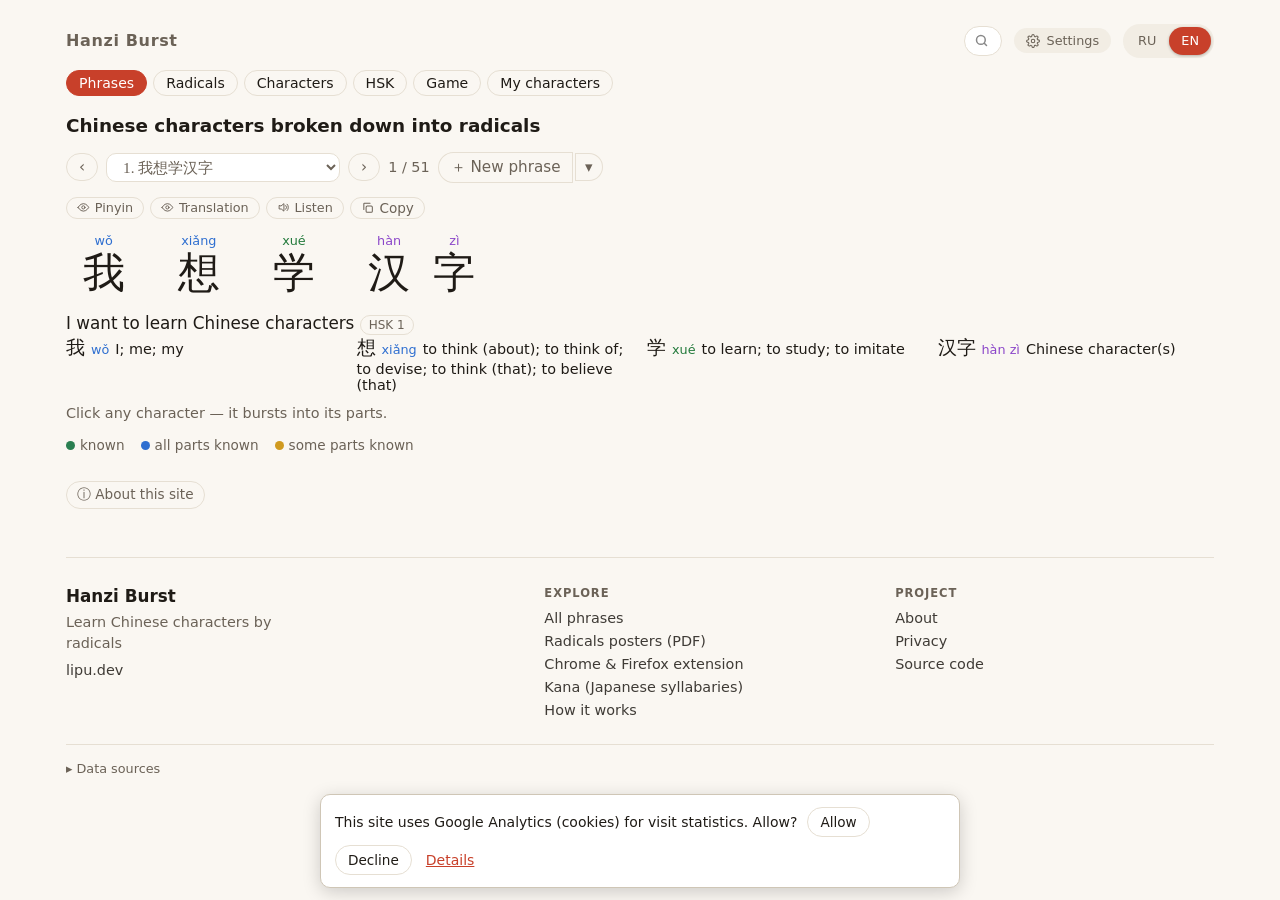
==== commit 0383bf16: "Link the public source code; extension labels say Chrome & Firefox The repository is public now (MIT" ====
--- a/site/index.html
+++ b/site/index.html
@@ -427,8 +427,8 @@
   <footer class="foot">
     <div class="fgrid">
       <div class="fbrand"><b>Hanzi Burst</b><p id="ftag"></p><p><a href="https://lipu.dev/">lipu.dev</a></p></div>
-      <nav aria-labelledby="fh1"><h2 id="fh1"></h2><ul id="fl1"><li><a href="/p/">Все фразы</a></li><li><a href="/posters">Плакаты ключей (PDF)</a></li><li><a href="/extension">Расширение для Chrome</a></li><li><a href="/japanese/">Кана (японская азбука)</a></li><li><a href="/k/">Кандзи по классам</a></li></ul></nav>
-      <nav aria-labelledby="fh2"><h2 id="fh2"></h2><ul id="fl2"><li><a href="/about">О проекте</a></li><li><a href="/privacy">Конфиденциальность</a></li></ul></nav>
+      <nav aria-labelledby="fh1"><h2 id="fh1"></h2><ul id="fl1"><li><a href="/p/">Все фразы</a></li><li><a href="/posters">Плакаты ключей (PDF)</a></li><li><a href="/extension">Расширение для Chrome и Firefox</a></li><li><a href="/japanese/">Кана (японская азбука)</a></li><li><a href="/k/">Кандзи по классам</a></li></ul></nav>
+      <nav aria-labelledby="fh2"><h2 id="fh2"></h2><ul id="fl2"><li><a href="/about">О проекте</a></li><li><a href="/privacy">Конфиденциальность</a></li><li><a href="https://github.com/komapc/hanzi-burst">Исходный код</a></li></ul></nav>
     </div>
     <details class="fdata"><summary id="fdata"></summary><p><a href="https://github.com/skishore/makemeahanzi">Make Me a Hanzi</a> (LGPL, Arphic) · <a href="https://cc-cedict.org/">CC-CEDICT</a> (CC BY-SA) · <a href="https://tatoeba.org/">Tatoeba</a> (CC BY 2.0 FR) · <a href="https://en.wiktionary.org/">Wiktionary</a> via <a href="https://kaikki.org/">kaikki.org</a> (CC BY-SA) · <a href="https://commonvoice.mozilla.org/">Mozilla Common Voice</a> (CC0, machine translation) · Unicode / Unihan · <a href="https://www.edrdg.org/wiki/index.php/JMdict-EDICT_Dictionary_Project">JMdict</a> (EDRDG, CC BY-SA 4.0) via <a href="https://github.com/scriptin/jmdict-simplified">jmdict-simplified</a> · <a href="https://www.edrdg.org/wiki/index.php/KANJIDIC_Project">KANJIDIC2</a> (EDRDG, CC BY-SA 4.0) · <a href="https://kanjivg.tagaini.net/">KanjiVG</a> (Ulrich Apel, CC BY-SA 3.0)</p></details>
   </footer>
@@ -474,14 +474,14 @@
 };
 const T = {
   ru: { skip:'К фразе', h1:'Разбор китайских иероглифов на ключи', h1Ja:'Разбор японских кандзи на части', qJaHint:'В японском режиме ищите по самому кандзи: 見', qPh:'想, xiang, сян', qPhJa:'見', qLbl:'Найти иероглиф', qNone:'Не нашёл', daily:'Фраза дня', phraseList:'Фраза', kReadings:'Чтения', kHere:'во фразе', vPy:'Пиньинь', vRd:'Чтение', vTr:'Перевод', vHid:'скрыто: нажми, чтобы показать', tour1:'Нажми на любой иероглиф — он разлетится на части.', tour2:'Нажимай на части: те, у которых есть «+» в правом углу, тоже разлетаются. ★ слева отмечает знак как знакомый.', tourOk:'Понятно', hint:'Нажми на иероглиф.', crumbs:'Нажимай на части',
-        all:'Взорвать всё', ftag:'Учим китайские иероглифы через радикалы', fExplore:'Разделы', fProject:'Проект', fAll:'Все иероглифы', fHsk:'Иероглифы по HSK', fPhrases:'Все фразы', fAbout:'О проекте', fPrivacy:'Конфиденциальность', fHow:'Как это работает', fData:'Источники данных', howTitle:'Как это работает', close:'Закрыть', howBody:'<p>Выбери фразу и нажми на иероглиф: он «разлетится» на радикалы и фонетики, пока не станет неделимым. У каждой части есть значение, пиньинь, слова и иероглифы, где она встречается.</p><p>«＋ Новая фраза» подбирает фразу с минимумом незнакомых тебе иероглифов. В меню «▾» рядом — случайная фраза, фраза дня и «Своя фраза»: она разбирает любой вставленный китайский текст. Лупа в шапке находит знак по иероглифу или пиньиню (xiang, xiang3).</p><p>«Язык фраз» в меню «Настройки» включает японский режим: японские фразы с чтениями, а кандзи — с онными и кунными чтениями и разбором по чертам KanjiVG.</p><p>Кнопки над фразой скрывают пиньинь (чтение) и перевод, чтобы проверить себя: нажми на серую полоску или размытый перевод, и он откроется. Пиньинь раскрашен по тону: 1 красный, 2 зелёный, 3 синий, 4 фиолетовый. «Копировать» копирует фразу так, как она сейчас на экране; галочками можно добавить или убрать строки: иероглифы, пиньинь, чжуинь, Палладий, перевод.</p><p>Фразы взяты из открытых корпусов: Tatoeba, Wiktionary, Common Voice.</p>', newPhrase:'Новая фраза', inPhrase:'В этой фразе', viaParents:'Ещё слова с этой частью', incompl:'В словаре у этого знака не хватает одной части разбора, поэтому дерево неполное.', ownTitle:'Своя фраза', ownGo:'Разобрать', ownRand:'Случайная', lgKnown:'знаю', lgAll:'знаю все части', lgSome:'знаю часть частей', fLearned:'Мои иероглифы', fExt:'Расширение для Chrome', fKana:'Кана (японская азбука)', fKanji:'Кандзи по классам', statsLink:'Что я выучил', trBtn:'Перевести', trBusy:'Перевожу…', trErr:'Не удалось перевести', trLimit:'Лимит переводов на сегодня', trMt:'машинный перевод', ownPh:'Вставьте китайский или японский текст (до 100 знаков)', ownBusy:'Загружаю словарь…', ownEmpty:'Нет иероглифов или каны', tlAuto:'Авто', jaNote:'Японский: разбор в браузере, слова и чтения из словаря JMdict. Нажмите на кану — её чтение и происхождение.', kanaRead:'Чтение', kanaOrigin:'Происхождение', kanaHira:'хирагана', kanaKata:'катакана', jaLemma:'словарная форма', ownErr:'Не удалось загрузить данные', ownNote:'Разбор идёт в вашем браузере. Значения слов из словаря CC-CEDICT. Перевод всей фразы — по кнопке (текст уходит на сервер и в Gemini).', ownTrad:'Традиционные знаки заменены упрощёнными.', ownCut:'Текст длинный: разобраны первые 100 знаков.', noMore:'Фразы в пуле закончились', known:'Знаю', add:'Знаю', xOpen:'Раскрыть на части', xClose:'Свернуть', where:'Где ещё', words:'Слова', chars:'Иероглифы с этой частью',
+        all:'Взорвать всё', ftag:'Учим китайские иероглифы через радикалы', fExplore:'Разделы', fProject:'Проект', fAll:'Все иероглифы', fHsk:'Иероглифы по HSK', fPhrases:'Все фразы', fAbout:'О проекте', fPrivacy:'Конфиденциальность', fCode:'Исходный код', fHow:'Как это работает', fData:'Источники данных', howTitle:'Как это работает', close:'Закрыть', howBody:'<p>Выбери фразу и нажми на иероглиф: он «разлетится» на радикалы и фонетики, пока не станет неделимым. У каждой части есть значение, пиньинь, слова и иероглифы, где она встречается.</p><p>«＋ Новая фраза» подбирает фразу с минимумом незнакомых тебе иероглифов. В меню «▾» рядом — случайная фраза, фраза дня и «Своя фраза»: она разбирает любой вставленный китайский текст. Лупа в шапке находит знак по иероглифу или пиньиню (xiang, xiang3).</p><p>«Язык фраз» в меню «Настройки» включает японский режим: японские фразы с чтениями, а кандзи — с онными и кунными чтениями и разбором по чертам KanjiVG.</p><p>Кнопки над фразой скрывают пиньинь (чтение) и перевод, чтобы проверить себя: нажми на серую полоску или размытый перевод, и он откроется. Пиньинь раскрашен по тону: 1 красный, 2 зелёный, 3 синий, 4 фиолетовый. «Копировать» копирует фразу так, как она сейчас на экране; галочками можно добавить или убрать строки: иероглифы, пиньинь, чжуинь, Палладий, перевод.</p><p>Фразы взяты из открытых корпусов: Tatoeba, Wiktionary, Common Voice.</p>', newPhrase:'Новая фраза', inPhrase:'В этой фразе', viaParents:'Ещё слова с этой частью', incompl:'В словаре у этого знака не хватает одной части разбора, поэтому дерево неполное.', ownTitle:'Своя фраза', ownGo:'Разобрать', ownRand:'Случайная', lgKnown:'знаю', lgAll:'знаю все части', lgSome:'знаю часть частей', fLearned:'Мои иероглифы', fExt:'Расширение для Chrome и Firefox', fKana:'Кана (японская азбука)', fKanji:'Кандзи по классам', statsLink:'Что я выучил', trBtn:'Перевести', trBusy:'Перевожу…', trErr:'Не удалось перевести', trLimit:'Лимит переводов на сегодня', trMt:'машинный перевод', ownPh:'Вставьте китайский или японский текст (до 100 знаков)', ownBusy:'Загружаю словарь…', ownEmpty:'Нет иероглифов или каны', tlAuto:'Авто', jaNote:'Японский: разбор в браузере, слова и чтения из словаря JMdict. Нажмите на кану — её чтение и происхождение.', kanaRead:'Чтение', kanaOrigin:'Происхождение', kanaHira:'хирагана', kanaKata:'катакана', jaLemma:'словарная форма', ownErr:'Не удалось загрузить данные', ownNote:'Разбор идёт в вашем браузере. Значения слов из словаря CC-CEDICT. Перевод всей фразы — по кнопке (текст уходит на сервер и в Gemini).', ownTrad:'Традиционные знаки заменены упрощёнными.', ownCut:'Текст длинный: разобраны первые 100 знаков.', noMore:'Фразы в пуле закончились', known:'Знаю', add:'Знаю', xOpen:'Раскрыть на части', xClose:'Свернуть', where:'Где ещё', words:'Слова', chars:'Иероглифы с этой частью',
         seen:'Уже было во фразе:', nodesc:'В словаре нет описания.', derived:'выведено автоматически', mnemo:'Запоминалка', mnemoMore:'Ещё', mnemoLimit:'Лимит на сегодня исчерпан', mnemoLogin:'Запоминалки — после входа через Google', mnemoBusy:'Думаю…', mnemoErr:'Не получилось, попробуй позже', mnemoNote:'Выдумка для памяти, не этимология', logout:'Выйти', atomic:'неделимая часть: радикал или цельный рисунок',
         kOn:'Он', kKun:'Кун', kOnT:'онное чтение (китайское по происхождению)', kKunT:'кунное чтение (японское слово)', kGrade:'класс', kSecondary:'средняя школа', kStrokes:'черт', kParts:'Части', kWordRu:'как слово', kEn:'по-английски',
         lvN:'кандзи до {n} класса', lv7:'кандзи средней школы', lv0:'только кана', jaLoading:'Разбираю фразу…',
         phonetic:'Звук подсказывает', semantic:'смысл —', word:'Слово', known_n:'Известно:',
         types:{ pictophonetic:'смысл + звук', ideographic:'смысловая комбинация', pictographic:'рисунок' } },
   en: { skip:'Skip to the phrase', h1:'Chinese characters broken down into radicals', h1Ja:'Japanese kanji broken down into parts', qJaHint:'In Japanese mode, search by the kanji itself: 見', qPh:'想 or xiang', qPhJa:'見', qLbl:'Find a character', qNone:'Nothing found', daily:'Phrase of the day', phraseList:'Phrase', kReadings:'Readings', kHere:'in this phrase', vPy:'Pinyin', vRd:'Reading', vTr:'Translation', vHid:'hidden: click to show', tour1:'Click any character — it bursts into its parts.', tour2:'Click the parts: those with a “+” in the right corner burst too. The ★ on the left marks a character as known.', tourOk:'Got it', hint:'Click a character.', crumbs:'Click the parts',
-        all:'Explode all', ftag:'Learn Chinese characters by radicals', fExplore:'Explore', fProject:'Project', fAll:'All characters', fHsk:'HSK characters', fPhrases:'All phrases', fAbout:'About', fPrivacy:'Privacy', fHow:'How it works', fData:'Data sources', howTitle:'How it works', close:'Close', howBody:'<p>Pick a phrase and click a character: it breaks into radicals and phonetic parts until it can\'t be split further. Each part has a meaning, pinyin, words and characters that use it.</p><p>“＋ New phrase” picks a phrase with the fewest characters you don\'t know yet. The “▾” menu next to it has a random phrase, the phrase of the day and “Your own phrase”, which breaks down any Chinese text you paste. The magnifier in the header finds a character by the character itself or by pinyin (xiang, xiang3).</p><p>“Phrase language” in the Settings menu turns on Japanese mode: Japanese phrases with readings, and kanji with on/kun readings and KanjiVG stroke breakdowns.</p><p>The buttons above the phrase hide pinyin (reading) and the translation so you can test yourself: click a grey bar or the blurred translation to reveal it. Pinyin is coloured by tone: 1 red, 2 green, 3 blue, 4 purple. “Copy” copies the phrase as it is shown now; tick or untick lines: characters, pinyin, zhuyin, translation.</p><p>Phrases come from open corpora: Tatoeba, Wiktionary, Common Voice.</p>', newPhrase:'New phrase', inPhrase:'In this phrase', viaParents:'More words with this part', incompl:'The dictionary is missing one part of this character\'s breakdown, so the tree is incomplete.', ownTitle:'Your own phrase', ownGo:'Break down', ownRand:'Random', lgKnown:'known', lgAll:'all parts known', lgSome:'some parts known', fLearned:'My characters', fExt:'Chrome extension', fKana:'Kana (Japanese syllabaries)', statsLink:'What I\'ve learned', trBtn:'Translate', trBusy:'Translating…', trErr:'Could not translate', trLimit:'Daily translation limit reached', trMt:'machine translation', ownPh:'Paste Chinese or Japanese text (up to 100 characters)', ownBusy:'Loading dictionary…', ownEmpty:'No characters or kana found', tlAuto:'Auto', jaNote:'Japanese: breakdown runs in your browser; words and readings come from JMdict. Click a kana to see its reading and origin.', kanaRead:'Reading', kanaOrigin:'Origin', kanaHira:'hiragana', kanaKata:'katakana', jaLemma:'dictionary form', ownErr:'Could not load data', ownNote:'Breakdown runs in your browser. Word meanings come from CC-CEDICT. Whole-phrase translation is on request (the text is sent to our server and Gemini).', ownTrad:'Traditional characters were converted to simplified.', ownCut:'Long text: only the first 100 characters are broken down.', noMore:'No more phrases in the pool', known:'Known', add:'Know it', xOpen:'Break into parts', xClose:'Collapse', where:'Where else', words:'Words', chars:'Characters with this part',
+        all:'Explode all', ftag:'Learn Chinese characters by radicals', fExplore:'Explore', fProject:'Project', fAll:'All characters', fHsk:'HSK characters', fPhrases:'All phrases', fAbout:'About', fPrivacy:'Privacy', fCode:'Source code', fHow:'How it works', fData:'Data sources', howTitle:'How it works', close:'Close', howBody:'<p>Pick a phrase and click a character: it breaks into radicals and phonetic parts until it can\'t be split further. Each part has a meaning, pinyin, words and characters that use it.</p><p>“＋ New phrase” picks a phrase with the fewest characters you don\'t know yet. The “▾” menu next to it has a random phrase, the phrase of the day and “Your own phrase”, which breaks down any Chinese text you paste. The magnifier in the header finds a character by the character itself or by pinyin (xiang, xiang3).</p><p>“Phrase language” in the Settings menu turns on Japanese mode: Japanese phrases with readings, and kanji with on/kun readings and KanjiVG stroke breakdowns.</p><p>The buttons above the phrase hide pinyin (reading) and the translation so you can test yourself: click a grey bar or the blurred translation to reveal it. Pinyin is coloured by tone: 1 red, 2 green, 3 blue, 4 purple. “Copy” copies the phrase as it is shown now; tick or untick lines: characters, pinyin, zhuyin, translation.</p><p>Phrases come from open corpora: Tatoeba, Wiktionary, Common Voice.</p>', newPhrase:'New phrase', inPhrase:'In this phrase', viaParents:'More words with this part', incompl:'The dictionary is missing one part of this character\'s breakdown, so the tree is incomplete.', ownTitle:'Your own phrase', ownGo:'Break down', ownRand:'Random', lgKnown:'known', lgAll:'all parts known', lgSome:'some parts known', fLearned:'My characters', fExt:'Chrome & Firefox extension', fKana:'Kana (Japanese syllabaries)', statsLink:'What I\'ve learned', trBtn:'Translate', trBusy:'Translating…', trErr:'Could not translate', trLimit:'Daily translation limit reached', trMt:'machine translation', ownPh:'Paste Chinese or Japanese text (up to 100 characters)', ownBusy:'Loading dictionary…', ownEmpty:'No characters or kana found', tlAuto:'Auto', jaNote:'Japanese: breakdown runs in your browser; words and readings come from JMdict. Click a kana to see its reading and origin.', kanaRead:'Reading', kanaOrigin:'Origin', kanaHira:'hiragana', kanaKata:'katakana', jaLemma:'dictionary form', ownErr:'Could not load data', ownNote:'Breakdown runs in your browser. Word meanings come from CC-CEDICT. Whole-phrase translation is on request (the text is sent to our server and Gemini).', ownTrad:'Traditional characters were converted to simplified.', ownCut:'Long text: only the first 100 characters are broken down.', noMore:'No more phrases in the pool', known:'Known', add:'Know it', xOpen:'Break into parts', xClose:'Collapse', where:'Where else', words:'Words', chars:'Characters with this part',
         seen:'Seen in this phrase:', nodesc:'No dictionary description.', derived:'derived automatically', mnemo:'Mnemonic', mnemoMore:'Another', mnemoLimit:'Daily limit reached', mnemoLogin:'Sign in with Google for mnemonics', mnemoBusy:'Thinking…', mnemoErr:'Failed, try again later', mnemoNote:'A memory aid, not etymology', logout:'Sign out', atomic:'indivisible part: a radical or a whole picture',
         kOn:'On', kKun:'Kun', kOnT:'on\'yomi (Chinese-derived reading)', kKunT:'kun\'yomi (native Japanese reading)', kGrade:'grade', kSecondary:'secondary school', kStrokes:'strokes', kParts:'Parts', kWordRu:'as a word', kEn:'in English',
         lvN:'kanji up to grade {n}', lv7:'secondary-school kanji', lv0:'kana only', jaLoading:'Analysing the phrase…',
@@ -1764,7 +1764,7 @@
   const pre = lang === 'en' ? '/en' : '';
   // иероглифы, HSK, ключи, игра и «Мои иероглифы» — в разделах под шапкой (#snav), здесь не повторяем
   $('#fl1').innerHTML = li(pre + '/p/', t('fPhrases')) + li('/posters' + (lang === 'en' ? '#en' : ''), lang === 'en' ? 'Radicals posters (PDF)' : 'Плакаты ключей (PDF)') + li('/extension', t('fExt')) + li('/japanese/', t('fKana')) + (lang === 'en' ? '' : li('/k/', t('fKanji'))) + `<li><a href="#" id="howLink">${t('fHow')}</a></li>`;
-  $('#fl2').innerHTML = li('/about', t('fAbout')) + li('/privacy', t('fPrivacy'));
+  $('#fl2').innerHTML = li('/about', t('fAbout')) + li('/privacy', t('fPrivacy')) + li('https://github.com/komapc/hanzi-burst', t('fCode'));
   $('#howLink').onclick = e => { e.preventDefault(); const d = $('#howDlg'); d.showModal ? d.showModal() : d.setAttribute('open', ''); track('how_open'); };
   $('#fdata').textContent = t('fData');
   $('#howTitle').textContent = t('howTitle'); $('#howBody').innerHTML = t('howBody'); $('#howClose').textContent = t('close');
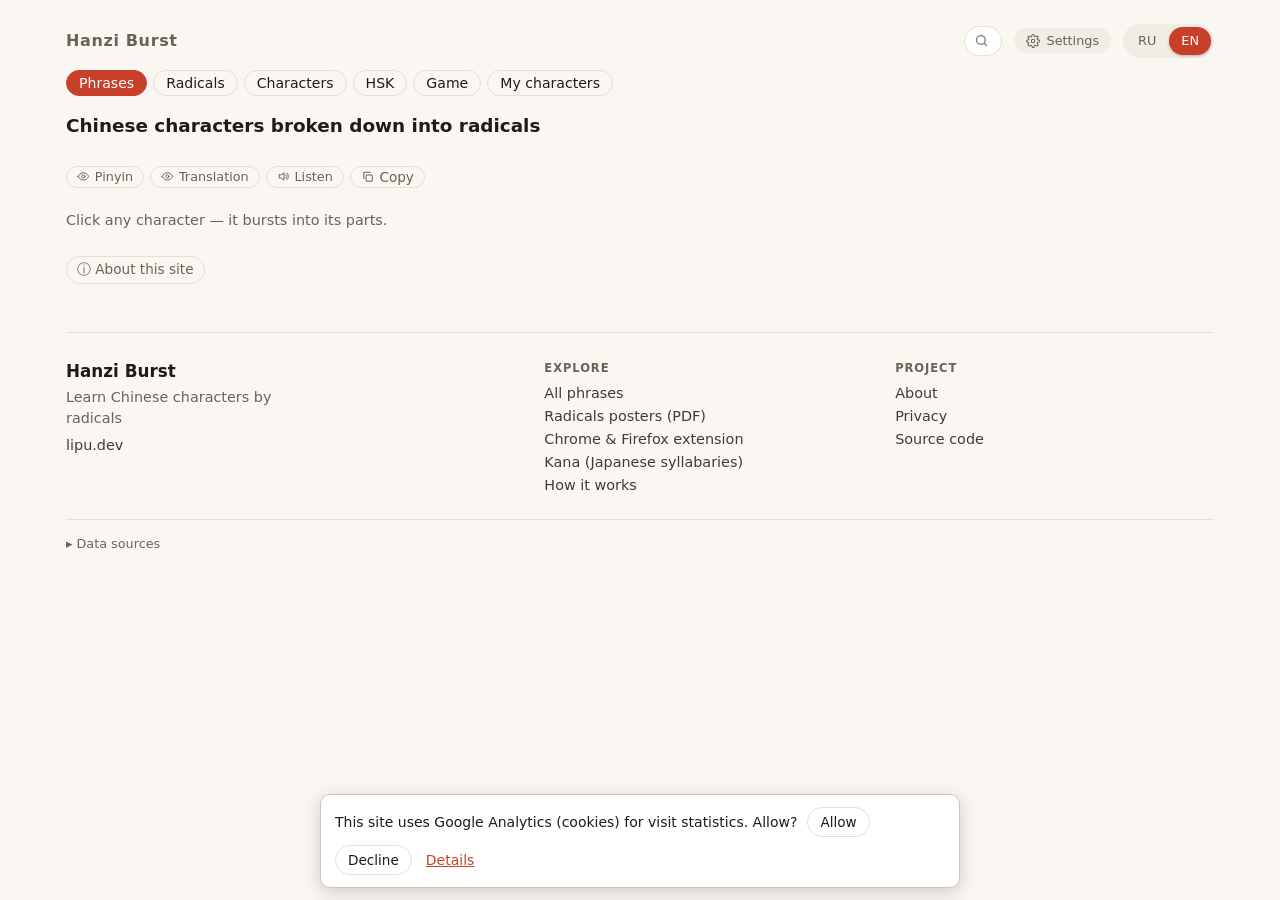
==== commit 41bf9410: "English home page /en/ and English link preview image - site/en/index.html is generated by build_sta" ====
--- a/site/index.html
+++ b/site/index.html
@@ -8,8 +8,9 @@
 <meta name="keywords" content="китайские иероглифы, радикалы, ключи, hanzi, Chinese characters, radicals, learn Chinese, пиньинь, мнемоники">
 <meta name="msvalidate.01" content="CAFA7BE0D5D83695993D635831499022">
 <link rel="canonical" href="https://hanzi.lipu.dev/">
+<link rel="alternate" hreflang="ru" href="https://hanzi.lipu.dev/"><link rel="alternate" hreflang="en" href="https://hanzi.lipu.dev/en/"><link rel="alternate" hreflang="x-default" href="https://hanzi.lipu.dev/">
 <link rel="icon" href="/favicon.svg" type="image/svg+xml">
-<link rel="preload" href="phrase.json" as="fetch" crossorigin>
+<link rel="preload" href="/phrase.json" as="fetch" crossorigin>
 <link rel="apple-touch-icon" href="/apple-touch-icon.png">
 <meta name="theme-color" content="#faf7f2">
 <meta property="og:type" content="website">
@@ -443,8 +444,8 @@
   <button class="btn" id="consentYes"></button><button class="btn" id="consentNo"></button>
   <a href="/privacy" id="consentMore"></a>
 </div>
-<script src="script.js"></script>
-<script src="ja.js"></script>
+<script src="/script.js"></script>
+<script src="/ja.js"></script>
 <script>
 /* Google Analytics 4: Measurement ID сайта. */
 const GA_ID = 'G-G4GHN6WZ7B';
@@ -491,6 +492,9 @@
 let D = null, G = {};
 let lang = 'ru';
 try { lang = localStorage.getItem('hanzi-lang') || (navigator.language.startsWith('ru') ? 'ru' : 'en'); } catch (e) {}
+// /en/ — английская главная (копия этой страницы из scripts/build_static.py): язык задаёт адрес, а не сохранённый выбор и не ?lang=
+const EN_PATH = location.pathname.startsWith('/en/');
+if (EN_PATH) lang = 'en';
 // null — ключа нет (данные сайта стёрли) или он испорчен: это не «пустой список»
 const readKnown = () => { try { const v = localStorage.getItem('hanzi-known'); return v === null ? null : new Set(JSON.parse(v)); } catch (e) { return null; } };
 let known = readKnown() || new Set();
@@ -521,7 +525,7 @@
         tMore: 'Другие фразы: случайная, фраза дня, своя', tNew: 'Подобрать фразу, где меньше всего незнакомых вам иероглифов', tRand: 'Любая фраза из списка', tDaily: 'Одна фраза на сегодня, общая для всех', tOwn: 'Вставить свой китайский текст и разобрать его' },
   en: { set: 'Settings', say: 'Listen', sayT: 'Read aloud (speech synthesis in your browser; voice quality depends on the device)', slMode: 'Phrase language', slPhon: 'Reading (pick one or more)', slJr: 'Japanese reading', sFg: 'Furigana (kana above kanji)', sLat: 'Rōmaji', sCyr: 'Cyrillic', cpKn: 'Kana', slScr: 'Characters', zh: 'Chinese', ja: 'Japanese',
         cpBtn: 'Copy', cpHz: 'Characters', cpTr: 'Translation', cpOk: 'Copied', cpRd: 'Reading', sPy: 'Pinyin (pīnyīn)', sBo: 'Zhuyin (ㄅㄆㄇ)', sPa: 'Palladius', sSi: 'Simplified (简)', sTr: 'Traditional (繁)',
-        nav: [['/?lang=en', 'Phrases'], ['/en/r/', 'Radicals'], ['/en/c/', 'Characters'], ['/en/hsk/', 'HSK'], ['/radicals-game?lang=en', 'Game'], ['/learned', 'My characters']],
+        nav: [['/en/', 'Phrases'], ['/en/r/', 'Radicals'], ['/en/c/', 'Characters'], ['/en/hsk/', 'HSK'], ['/radicals-game?lang=en', 'Game'], ['/learned', 'My characters']],
         tPy: 'Hide or show pinyin to test yourself', tRd: 'Hide or show the reading to test yourself', tTr: 'Hide or show the translation to test yourself',
         tMore: 'More phrases: random, phrase of the day, your own', tNew: 'Pick a phrase with the fewest characters you don\'t know yet', tRand: 'Any phrase from the list', tDaily: 'One phrase for today, the same for everyone', tOwn: 'Paste your own Chinese text and break it down' },
 };
@@ -859,7 +863,7 @@
 
 /* ---------- поиск знака: иероглиф открывается сразу, пиньинь — список (data/pyindex.json: слог+тон -> знаки) ---------- */
 let pyIndexP = null;
-const pyIndex = () => pyIndexP || (pyIndexP = fetch('data/pyindex.json').then(r => r.json()).catch(() => { pyIndexP = null; return {}; }));
+const pyIndex = () => pyIndexP || (pyIndexP = fetch('/data/pyindex.json').then(r => r.json()).catch(() => { pyIndexP = null; return {}; }));
 async function openSearched(ch) {
   await (mode === 'ja' ? loadKanji([ch]) : loadChars([ch]));
   if (!(mode === 'ja' ? K[ch] || D.chars[ch] : D.chars[ch])) return false;
@@ -941,10 +945,10 @@
 let poolP = null, poolJaP = null;
 /* японский пул: только текст и переводы; слова и чтения даёт JA.analyze при первом показе (switchPhrase) */
 const ensurePool = () => mode === 'ja'
-  ? poolJaP || (poolJaP = fetch('pool-ja.json').then(r => r.json())
+  ? poolJaP || (poolJaP = fetch('/pool-ja.json').then(r => r.json())
       .then(p => { D.poolJa = p.map(x => ({ zh: x.ja, en: x.en, ru: x.ru, lv: x.lv, ja: true, words: null })); })
       .catch(() => { poolJaP = null; D.poolJa = D.poolJa || []; }))
-  : poolP || (poolP = fetch('pool.json').then(r => r.json()).then(p => { D.pool = p; })
+  : poolP || (poolP = fetch('/pool.json').then(r => r.json()).then(p => { D.pool = p; })
       .catch(() => { poolP = null; D.pool = D.pool || []; }));
 const phraseChars = p => p.words ? p.words.flatMap(w => w.chars || []) : [...p.zh].filter(c => HAN.test(c));
 async function newPhrase() {
@@ -1371,7 +1375,7 @@
 }
 /* «Где ещё встречается» (usage.json, 1,4 МБ) — при первом открытом знаке, а не при загрузке страницы */
 let usageP = null;
-const loadUsage = () => usageP || (usageP = fetch('usage.json').then(r => r.json()).then(u => {
+const loadUsage = () => usageP || (usageP = fetch('/usage.json').then(r => r.json()).then(u => {
   D.usage = u;
   if (selected && !isJa() && !($('#usage') && $('#usage').classList.contains('open'))) select(selected, document.querySelector(`.node[data-ch="${selected}"] > .gw > .glyph`));
 }).catch(() => { usageP = null; }));
@@ -1608,8 +1612,12 @@
 }
 document.querySelectorAll('.lang button').forEach(b => b.onclick = () => {
   lang = b.dataset.lang; try { localStorage.setItem('hanzi-lang', lang); } catch (e) {}
-  const u = new URL(location.href);   // иначе ?lang= из ссылки при обновлении страницы вернёт старый язык
-  if (u.searchParams.has('lang')) { u.searchParams.set('lang', lang); history.replaceState(history.state, '', u); }
+  // адрес следует за языком без перезагрузки: /en/ — английская главная, / — русская; ?open= и прочее сохраняются.
+  // ?lang= из старых ссылок иначе при обновлении страницы вернул бы прежний язык
+  const u = new URL(location.href);
+  u.pathname = lang === 'en' ? '/en/' : '/';
+  if (lang === 'en') u.searchParams.delete('lang'); else if (u.searchParams.has('lang')) u.searchParams.set('lang', lang);
+  if (u.href !== location.href) history.replaceState(history.state, '', u);
   applyLang();
 });
 
@@ -1620,7 +1628,7 @@
 // 404 — шарда нет и не будет (395 блоков без контуров, kanji/38 для 㠯): запоминаем пустым, иначе наблюдатель за DOM
 // запрашивал их заново при каждой перерисовке. Сетевую ошибку и 5xx не запоминаем: повторим в следующий раз.
 const loadShard = (kind, k) => shardCache[kind + k] || (shardCache[kind + k] =
-  fetch(`data/${kind}/${k}.json`).then(r => r.ok ? r.json() : r.status === 404 ? {} : Promise.reject(r.status))
+  fetch(`/data/${kind}/${k}.json`).then(r => r.ok ? r.json() : r.status === 404 ? {} : Promise.reject(r.status))
     .catch(() => { delete shardCache[kind + k]; return {}; }));
 /* данные иероглифов (и всех их компонентов) из шардов: D.chars и контуры G */
 async function loadChars(han) {
@@ -1673,7 +1681,7 @@
     await loadKanji([...ph.zh]);
     return Object.assign(ph, { cut: [...raw.trim()].length > 100 });
   }
-  tradMap = tradMap || await fetch('data/trad.json').then(r => r.json()).catch(() => ({}));
+  tradMap = tradMap || await fetch('/data/trad.json').then(r => r.json()).catch(() => ({}));
   let converted = false;
   const text = [...raw].slice(0, 100).map(c => { if (tradMap[c]) { converted = true; return tradMap[c]; } return c; }).join('');
   const han = [...new Set([...text].filter(c => HAN.test(c)))];
@@ -1814,7 +1822,7 @@
   syncMode();
 }
 applyLang();
-fetch('phrase.json').then(r => r.json())
+fetch('/phrase.json').then(r => r.json())
   .then(d => {
     D = d; D.pool = []; D.usage = {};
     const q0 = new URLSearchParams(location.search);
@@ -1834,7 +1842,7 @@
     await switchPhrase(cur); applyLang();
     // ссылка вида ?open=想&explode=1&lang=en открывает иероглиф сразу
     const q = new URLSearchParams(location.search);
-    if (/^(ru|en)$/.test(q.get('lang') || '')) { lang = q.get('lang'); applyLang(); }   // другие значения: T[lang] нет, applyLang упал бы
+    if (!EN_PATH && /^(ru|en)$/.test(q.get('lang') || '')) { lang = q.get('lang'); applyLang(); }   // другие значения: T[lang] нет, applyLang упал бы
     // знак не из phrase.json (ссылки /c/ на иероглифы без страницы, «Мои иероглифы») сначала грузим из шардов
     const qo = q.get('open');
     if (qo && HAN.test(qo) && !D.chars[qo]) await loadChars([qo]);
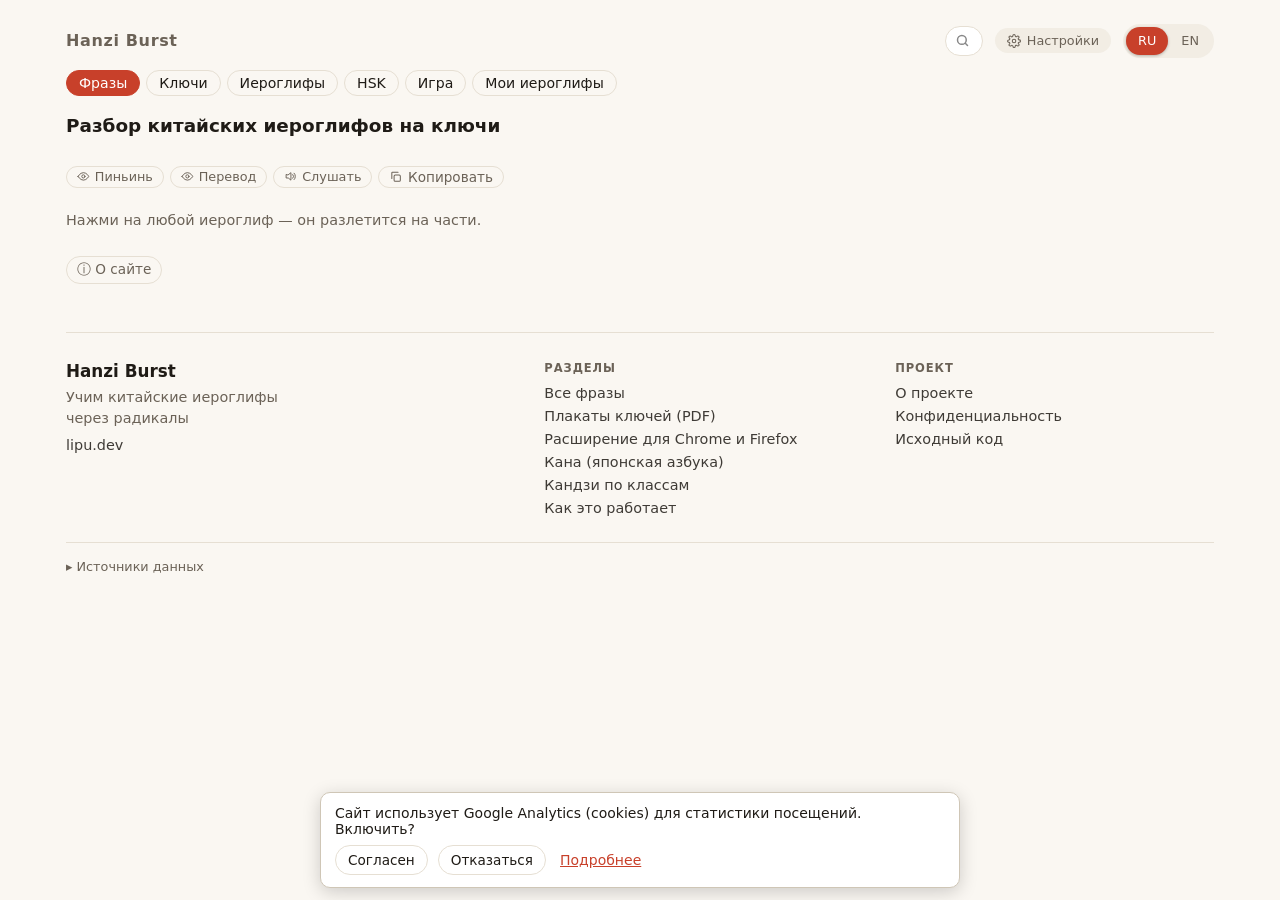
==== commit d3ce9c32: "/ is Russian unless English was chosen; English browsers get a hint to /en/ Search engines render pa" ====
--- a/site/index.html
+++ b/site/index.html
@@ -245,6 +245,10 @@
   #card.open { display:block; }
   #card .grab { display:none; }
   #cardClose { font-size:1.1rem; line-height:1; padding:4px 11px; }   /* и на десктопе: не все знают про Esc */
+  #enhint { display:none; }   /* показ — класс enh у <html> из скрипта в <head> */
+  html.enh #enhint { display:flex; align-items:center; flex-wrap:wrap; gap:2px 10px; margin:0 0 12px; padding:6px 6px 6px 14px; border-radius:12px; background:var(--soft); }
+  #enhint a { color:var(--accent); font-weight:600; }
+  #enhint button { margin-left:auto; min-width:36px; min-height:36px; border:0; border-radius:999px; background:none; color:var(--muted); font-size:1.3rem; line-height:1; cursor:pointer; }
   .skip { position:absolute; left:-9999px; top:8px; z-index:60; padding:8px 14px; border-radius:10px; background:var(--card); border:2px solid var(--accent); color:var(--fg); }
   .skip:focus { left:8px; }
   /* первый вход: пульсирующее кольцо на том, что нажать (см. tour) */
@@ -349,11 +353,19 @@
             position:sticky; top:12px; max-height:calc(100vh - 40px); overflow-y:auto; }
   }
 </style>
+<script>/* браузер не на русском и язык ещё не выбран: подсказка #enhint про английскую главную /en/. Класс enh ставится до
+   отрисовки, поэтому полоса не сдвигает страницу (CLS). Сам / всегда русский, и для поисковиков тоже (Googlebot — en-US) */
+(function () { try {
+  var ru = (navigator.languages || [navigator.language]).some(function (l) { return /^ru/i.test(l || ''); });
+  if (location.pathname === '/' && !ru && !localStorage.getItem('hanzi-lang') && !localStorage.getItem('hanzi-enhint') && !/[?&]lang=/.test(location.search))
+    document.documentElement.classList.add('enh');
+} catch (e) {} })();</script>
 <script defer src="https://static.cloudflareinsights.com/beacon.min.js" data-cf-beacon='{"token": "7efcd1cc733b4eaf8c293f32b705fbf7"}'></script>
 </head>
 <body>
 <a class="skip" id="skip" href="#phrase">К фразе</a>
 <main>
+  <p id="enhint" lang="en"><span>This page is in Russian.</span> <a href="/en/" id="enhintGo">Open the English version →</a><button id="enhintX" aria-label="Close" title="Close">×</button></p>
   <header>
     <span class="brand">Hanzi Burst</span>
     <span class="right">
@@ -491,7 +503,9 @@
 };
 let D = null, G = {};
 let lang = 'ru';
-try { lang = localStorage.getItem('hanzi-lang') || (navigator.language.startsWith('ru') ? 'ru' : 'en'); } catch (e) {}
+// без сохранённого выбора / — русская: поисковики рендерят страницу с английской локалью, и по языку браузера они видели
+// бы английскую страницу по адресу русской. Английская главная — /en/; браузерам не на русском — подсказка #enhint
+try { lang = localStorage.getItem('hanzi-lang') || 'ru'; } catch (e) {}
 // /en/ — английская главная (копия этой страницы из scripts/build_static.py): язык задаёт адрес, а не сохранённый выбор и не ?lang=
 const EN_PATH = location.pathname.startsWith('/en/');
 if (EN_PATH) lang = 'en';
@@ -1610,8 +1624,14 @@
   });
   refresh();
 }
+// подсказка «Open the English version» (класс enh ставит скрипт в <head>): ссылка сохраняет ?open= и прочее,
+// переход запоминает английский; × закрывает её насовсем, но язык не сохраняет (его читают /learned, игра, /extension)
+$('#enhintGo').href = '/en/' + location.search + location.hash;
+$('#enhintGo').onclick = () => { try { localStorage.setItem('hanzi-lang', 'en'); } catch (e) {} track('en_hint', { action: 'open' }); };
+$('#enhintX').onclick = () => { document.documentElement.classList.remove('enh'); try { localStorage.setItem('hanzi-enhint', 'closed'); } catch (e) {} track('en_hint', { action: 'close' }); };
 document.querySelectorAll('.lang button').forEach(b => b.onclick = () => {
   lang = b.dataset.lang; try { localStorage.setItem('hanzi-lang', lang); } catch (e) {}
+  document.documentElement.classList.remove('enh');   // язык выбран — подсказка про /en/ больше не нужна
   // адрес следует за языком без перезагрузки: /en/ — английская главная, / — русская; ?open= и прочее сохраняются.
   // ?lang= из старых ссылок иначе при обновлении страницы вернул бы прежний язык
   const u = new URL(location.href);
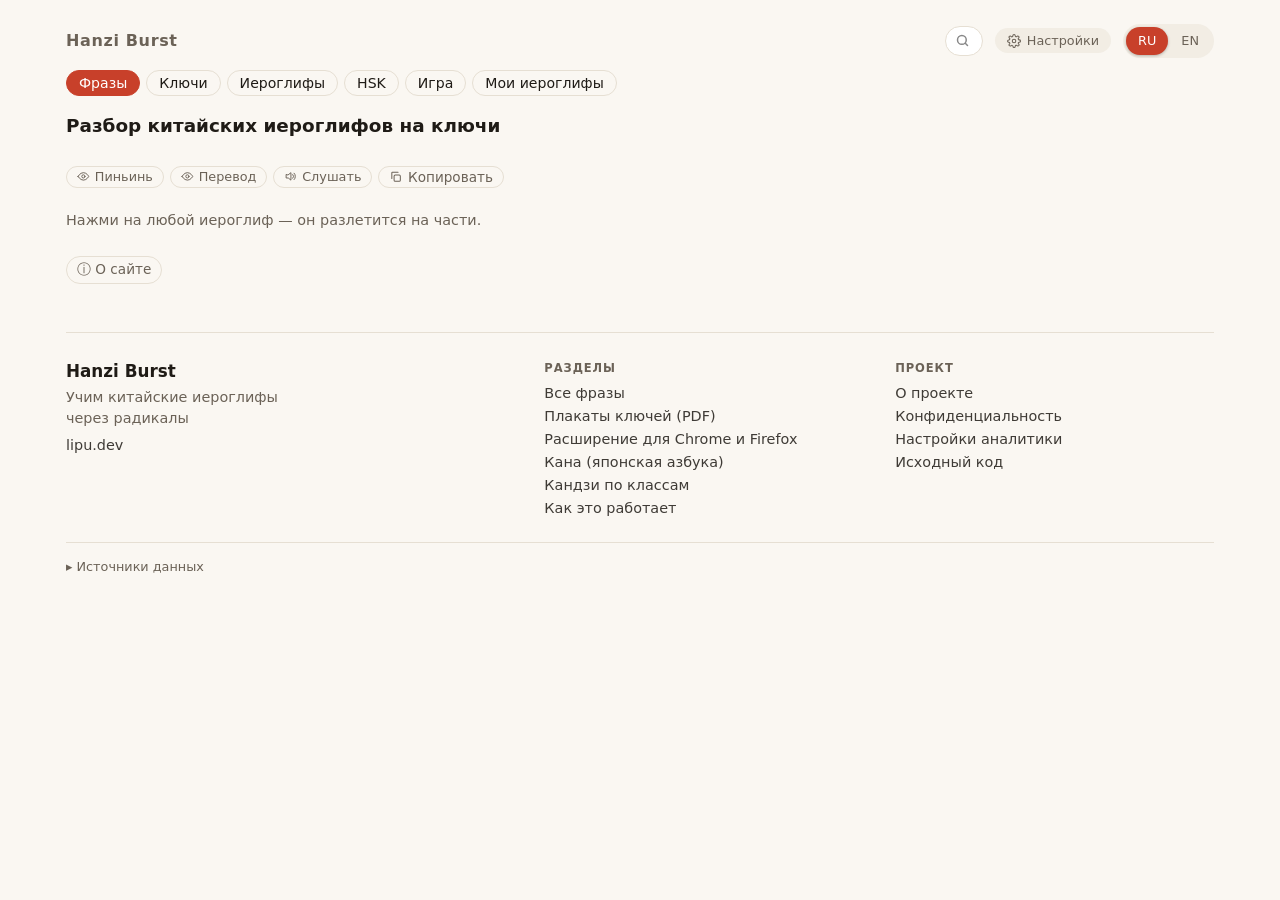
==== commit 786f068c: "Consent: use the shared lipu.dev script; banner only where opt-in is required The inline banner and " ====
--- a/site/index.html
+++ b/site/index.html
@@ -8,7 +8,7 @@
 <meta name="keywords" content="китайские иероглифы, радикалы, ключи, hanzi, Chinese characters, radicals, learn Chinese, пиньинь, мнемоники">
 <meta name="msvalidate.01" content="CAFA7BE0D5D83695993D635831499022">
 <link rel="canonical" href="https://hanzi.lipu.dev/">
-<link rel="alternate" hreflang="ru" href="https://hanzi.lipu.dev/"><link rel="alternate" hreflang="en" href="https://hanzi.lipu.dev/en/"><link rel="alternate" hreflang="x-default" href="https://hanzi.lipu.dev/">
+<link rel="alternate" hreflang="ru" href="https://hanzi.lipu.dev/"><link rel="alternate" hreflang="en" href="https://hanzi.lipu.dev/en/"><link rel="alternate" hreflang="x-default" href="https://hanzi.lipu.dev/en/">
 <link rel="icon" href="/favicon.svg" type="image/svg+xml">
 <link rel="preload" href="/phrase.json" as="fetch" crossorigin>
 <link rel="apple-touch-icon" href="/apple-touch-icon.png">
@@ -264,8 +264,7 @@
     #cardClose { display:inline-flex; }
     html.sheet main { padding-bottom:74dvh; }
     /* баннер cookies: пока открыта нижняя панель разбора, он спрятан (иначе закрывает то шапку с поиском, то кнопки панели); вернётся, когда панель закроют */
-    html.sheet #consent { display:none; }
-    html #consent { left:8px; right:8px; bottom:8px; padding:10px 12px; font-size:13px; gap:6px 8px; }
+    html.sheet #lipu-consent { display:none; }
   }
   .toolbar { display:flex; justify-content:space-between; align-items:center; gap:8px; margin-bottom:8px; flex-wrap:wrap; }
   .crumbs { color:var(--muted); font-size:.85rem; }
@@ -327,12 +326,7 @@
   .chip.known { border-color:var(--ok); }
   .stats { color:var(--muted); font-size:.85rem; margin-top:16px; }
 .stats a, .credits a { color: inherit; }
-  #consent { position: fixed; left: 12px; right: 12px; bottom: 12px; max-width: 640px; margin: 0 auto; padding: 12px 14px;
-    background: var(--card); color: var(--fg); border: 1px solid var(--line); border-radius: 10px; font-size: 14px;
-    display: flex; flex-wrap: wrap; gap: 8px 10px; align-items: center; box-shadow: 0 4px 18px rgba(0,0,0,.18); z-index: 50; }
-  #consent[hidden], #explodeAll[hidden] { display: none; }
-  #consent a { color: var(--accent); }
-  #consentMore { display:inline-block; padding:11px 4px; margin:-11px 0; }   /* палец: было 72×18 */
+  #explodeAll[hidden] { display: none; }
   /* сенсорный экран: зона нажатия не меньше ~40 px; «+» на плитке остаётся маленьким, но ловит касание с запасом */
   @media (pointer:coarse) {
     .kbtn::after, .xbtn::after { content:""; position:absolute; inset:-8px; border-radius:50%; }
@@ -441,7 +435,7 @@
     <div class="fgrid">
       <div class="fbrand"><b>Hanzi Burst</b><p id="ftag"></p><p><a href="https://lipu.dev/">lipu.dev</a></p></div>
       <nav aria-labelledby="fh1"><h2 id="fh1"></h2><ul id="fl1"><li><a href="/p/">Все фразы</a></li><li><a href="/posters">Плакаты ключей (PDF)</a></li><li><a href="/extension">Расширение для Chrome и Firefox</a></li><li><a href="/japanese/">Кана (японская азбука)</a></li><li><a href="/k/">Кандзи по классам</a></li></ul></nav>
-      <nav aria-labelledby="fh2"><h2 id="fh2"></h2><ul id="fl2"><li><a href="/about">О проекте</a></li><li><a href="/privacy">Конфиденциальность</a></li><li><a href="https://github.com/komapc/hanzi-burst">Исходный код</a></li></ul></nav>
+      <nav aria-labelledby="fh2"><h2 id="fh2"></h2><ul id="fl2"><li><a href="/about">О проекте</a></li><li><a href="/privacy">Конфиденциальность</a></li><li><a href="/privacy" data-lipu-consent-open>Настройки аналитики</a></li><li><a href="https://github.com/komapc/hanzi-burst">Исходный код</a></li></ul></nav>
     </div>
     <details class="fdata"><summary id="fdata"></summary><p><a href="https://github.com/skishore/makemeahanzi">Make Me a Hanzi</a> (LGPL, Arphic) · <a href="https://cc-cedict.org/">CC-CEDICT</a> (CC BY-SA) · <a href="https://tatoeba.org/">Tatoeba</a> (CC BY 2.0 FR) · <a href="https://en.wiktionary.org/">Wiktionary</a> via <a href="https://kaikki.org/">kaikki.org</a> (CC BY-SA) · <a href="https://commonvoice.mozilla.org/">Mozilla Common Voice</a> (CC0, machine translation) · Unicode / Unihan · <a href="https://www.edrdg.org/wiki/index.php/JMdict-EDICT_Dictionary_Project">JMdict</a> (EDRDG, CC BY-SA 4.0) via <a href="https://github.com/scriptin/jmdict-simplified">jmdict-simplified</a> · <a href="https://www.edrdg.org/wiki/index.php/KANJIDIC_Project">KANJIDIC2</a> (EDRDG, CC BY-SA 4.0) · <a href="https://kanjivg.tagaini.net/">KanjiVG</a> (Ulrich Apel, CC BY-SA 3.0)</p></details>
   </footer>
@@ -451,28 +445,13 @@
     <p><button class="btn" id="howClose"></button></p>
   </dialog>
 </main>
-<div id="consent" hidden role="dialog" aria-live="polite" aria-labelledby="consentText">
-  <span id="consentText"></span>
-  <button class="btn" id="consentYes"></button><button class="btn" id="consentNo"></button>
-  <a href="/privacy" id="consentMore"></a>
-</div>
+<!-- Google Analytics: общий скрипт согласия lipu.dev (komapc/lipu-hub geo/client/consent.js): баннер только там, где нужно согласие -->
+<script>/* hanzi-consent → lipu-consent (общий ключ lipu.dev); старый выбор сохраняется */try{var o=localStorage.getItem('hanzi-consent');if(o&&!localStorage.getItem('lipu-consent'))localStorage.setItem('lipu-consent',o==='yes'?'yes':'no');}catch(e){}</script>
+<script src="https://geo.lipu.dev/consent.js" data-ga="G-G4GHN6WZ7B" data-accent="var(--accent)" data-privacy="/privacy"></script>
 <script src="/script.js"></script>
 <script src="/ja.js"></script>
 <script>
-/* Google Analytics 4: Measurement ID сайта. */
-const GA_ID = 'G-G4GHN6WZ7B';
-/* Аналитика грузится только после согласия (hanzi-consent = 'yes'). */
-function loadGA() {
-  if (!GA_ID || window.gtag) return;
-  const gs = document.createElement('script'); gs.async = true;
-  gs.src = 'https://www.googletagmanager.com/gtag/js?id=' + GA_ID; document.head.append(gs);
-  window.dataLayer = window.dataLayer || [];
-  window.gtag = function () { dataLayer.push(arguments); };
-  gtag('js', new Date()); gtag('config', GA_ID, { anonymize_ip: true });
-}
-const getConsent = () => { try { return localStorage.getItem('hanzi-consent'); } catch (e) { return null; } };
-const setConsent = v => { try { localStorage.setItem('hanzi-consent', v); } catch (e) {} };
-if (getConsent() === 'yes') loadGA();
+/* Google Analytics грузит общий скрипт согласия выше; window.gtag есть только после этого. */
 const track = (name, params) => { try { if (window.gtag) gtag('event', name, params || {}); } catch (e) {} };
 const $ = s => document.querySelector(s);
 const ICON = {
@@ -487,14 +466,14 @@
 };
 const T = {
   ru: { skip:'К фразе', h1:'Разбор китайских иероглифов на ключи', h1Ja:'Разбор японских кандзи на части', qJaHint:'В японском режиме ищите по самому кандзи: 見', qPh:'想, xiang, сян', qPhJa:'見', qLbl:'Найти иероглиф', qNone:'Не нашёл', daily:'Фраза дня', phraseList:'Фраза', kReadings:'Чтения', kHere:'во фразе', vPy:'Пиньинь', vRd:'Чтение', vTr:'Перевод', vHid:'скрыто: нажми, чтобы показать', tour1:'Нажми на любой иероглиф — он разлетится на части.', tour2:'Нажимай на части: те, у которых есть «+» в правом углу, тоже разлетаются. ★ слева отмечает знак как знакомый.', tourOk:'Понятно', hint:'Нажми на иероглиф.', crumbs:'Нажимай на части',
-        all:'Взорвать всё', ftag:'Учим китайские иероглифы через радикалы', fExplore:'Разделы', fProject:'Проект', fAll:'Все иероглифы', fHsk:'Иероглифы по HSK', fPhrases:'Все фразы', fAbout:'О проекте', fPrivacy:'Конфиденциальность', fCode:'Исходный код', fHow:'Как это работает', fData:'Источники данных', howTitle:'Как это работает', close:'Закрыть', howBody:'<p>Выбери фразу и нажми на иероглиф: он «разлетится» на радикалы и фонетики, пока не станет неделимым. У каждой части есть значение, пиньинь, слова и иероглифы, где она встречается.</p><p>«＋ Новая фраза» подбирает фразу с минимумом незнакомых тебе иероглифов. В меню «▾» рядом — случайная фраза, фраза дня и «Своя фраза»: она разбирает любой вставленный китайский текст. Лупа в шапке находит знак по иероглифу или пиньиню (xiang, xiang3).</p><p>«Язык фраз» в меню «Настройки» включает японский режим: японские фразы с чтениями, а кандзи — с онными и кунными чтениями и разбором по чертам KanjiVG.</p><p>Кнопки над фразой скрывают пиньинь (чтение) и перевод, чтобы проверить себя: нажми на серую полоску или размытый перевод, и он откроется. Пиньинь раскрашен по тону: 1 красный, 2 зелёный, 3 синий, 4 фиолетовый. «Копировать» копирует фразу так, как она сейчас на экране; галочками можно добавить или убрать строки: иероглифы, пиньинь, чжуинь, Палладий, перевод.</p><p>Фразы взяты из открытых корпусов: Tatoeba, Wiktionary, Common Voice.</p>', newPhrase:'Новая фраза', inPhrase:'В этой фразе', viaParents:'Ещё слова с этой частью', incompl:'В словаре у этого знака не хватает одной части разбора, поэтому дерево неполное.', ownTitle:'Своя фраза', ownGo:'Разобрать', ownRand:'Случайная', lgKnown:'знаю', lgAll:'знаю все части', lgSome:'знаю часть частей', fLearned:'Мои иероглифы', fExt:'Расширение для Chrome и Firefox', fKana:'Кана (японская азбука)', fKanji:'Кандзи по классам', statsLink:'Что я выучил', trBtn:'Перевести', trBusy:'Перевожу…', trErr:'Не удалось перевести', trLimit:'Лимит переводов на сегодня', trMt:'машинный перевод', ownPh:'Вставьте китайский или японский текст (до 100 знаков)', ownBusy:'Загружаю словарь…', ownEmpty:'Нет иероглифов или каны', tlAuto:'Авто', jaNote:'Японский: разбор в браузере, слова и чтения из словаря JMdict. Нажмите на кану — её чтение и происхождение.', kanaRead:'Чтение', kanaOrigin:'Происхождение', kanaHira:'хирагана', kanaKata:'катакана', jaLemma:'словарная форма', ownErr:'Не удалось загрузить данные', ownNote:'Разбор идёт в вашем браузере. Значения слов из словаря CC-CEDICT. Перевод всей фразы — по кнопке (текст уходит на сервер и в Gemini).', ownTrad:'Традиционные знаки заменены упрощёнными.', ownCut:'Текст длинный: разобраны первые 100 знаков.', noMore:'Фразы в пуле закончились', known:'Знаю', add:'Знаю', xOpen:'Раскрыть на части', xClose:'Свернуть', where:'Где ещё', words:'Слова', chars:'Иероглифы с этой частью',
+        all:'Взорвать всё', ftag:'Учим китайские иероглифы через радикалы', fExplore:'Разделы', fProject:'Проект', fAll:'Все иероглифы', fHsk:'Иероглифы по HSK', fPhrases:'Все фразы', fAbout:'О проекте', fPrivacy:'Конфиденциальность', fAnalytics:'Настройки аналитики', fCode:'Исходный код', fHow:'Как это работает', fData:'Источники данных', howTitle:'Как это работает', close:'Закрыть', howBody:'<p>Выбери фразу и нажми на иероглиф: он «разлетится» на радикалы и фонетики, пока не станет неделимым. У каждой части есть значение, пиньинь, слова и иероглифы, где она встречается.</p><p>«＋ Новая фраза» подбирает фразу с минимумом незнакомых тебе иероглифов. В меню «▾» рядом — случайная фраза, фраза дня и «Своя фраза»: она разбирает любой вставленный китайский текст. Лупа в шапке находит знак по иероглифу или пиньиню (xiang, xiang3).</p><p>«Язык фраз» в меню «Настройки» включает японский режим: японские фразы с чтениями, а кандзи — с онными и кунными чтениями и разбором по чертам KanjiVG.</p><p>Кнопки над фразой скрывают пиньинь (чтение) и перевод, чтобы проверить себя: нажми на серую полоску или размытый перевод, и он откроется. Пиньинь раскрашен по тону: 1 красный, 2 зелёный, 3 синий, 4 фиолетовый. «Копировать» копирует фразу так, как она сейчас на экране; галочками можно добавить или убрать строки: иероглифы, пиньинь, чжуинь, Палладий, перевод.</p><p>Фразы взяты из открытых корпусов: Tatoeba, Wiktionary, Common Voice.</p>', newPhrase:'Новая фраза', inPhrase:'В этой фразе', viaParents:'Ещё слова с этой частью', incompl:'В словаре у этого знака не хватает одной части разбора, поэтому дерево неполное.', ownTitle:'Своя фраза', ownGo:'Разобрать', ownRand:'Случайная', lgKnown:'знаю', lgAll:'знаю все части', lgSome:'знаю часть частей', fLearned:'Мои иероглифы', fExt:'Расширение для Chrome и Firefox', fKana:'Кана (японская азбука)', fKanji:'Кандзи по классам', statsLink:'Что я выучил', trBtn:'Перевести', trBusy:'Перевожу…', trErr:'Не удалось перевести', trLimit:'Лимит переводов на сегодня', trMt:'машинный перевод', ownPh:'Вставьте китайский или японский текст (до 100 знаков)', ownBusy:'Загружаю словарь…', ownEmpty:'Нет иероглифов или каны', tlAuto:'Авто', jaNote:'Японский: разбор в браузере, слова и чтения из словаря JMdict. Нажмите на кану — её чтение и происхождение.', kanaRead:'Чтение', kanaOrigin:'Происхождение', kanaHira:'хирагана', kanaKata:'катакана', jaLemma:'словарная форма', ownErr:'Не удалось загрузить данные', ownNote:'Разбор идёт в вашем браузере. Значения слов из словаря CC-CEDICT. Перевод всей фразы — по кнопке (текст уходит на сервер и в Gemini).', ownTrad:'Традиционные знаки заменены упрощёнными.', ownCut:'Текст длинный: разобраны первые 100 знаков.', noMore:'Фразы в пуле закончились', known:'Знаю', add:'Знаю', xOpen:'Раскрыть на части', xClose:'Свернуть', where:'Где ещё', words:'Слова', chars:'Иероглифы с этой частью',
         seen:'Уже было во фразе:', nodesc:'В словаре нет описания.', derived:'выведено автоматически', mnemo:'Запоминалка', mnemoMore:'Ещё', mnemoLimit:'Лимит на сегодня исчерпан', mnemoLogin:'Запоминалки — после входа через Google', mnemoBusy:'Думаю…', mnemoErr:'Не получилось, попробуй позже', mnemoNote:'Выдумка для памяти, не этимология', logout:'Выйти', atomic:'неделимая часть: радикал или цельный рисунок',
         kOn:'Он', kKun:'Кун', kOnT:'онное чтение (китайское по происхождению)', kKunT:'кунное чтение (японское слово)', kGrade:'класс', kSecondary:'средняя школа', kStrokes:'черт', kParts:'Части', kWordRu:'как слово', kEn:'по-английски',
         lvN:'кандзи до {n} класса', lv7:'кандзи средней школы', lv0:'только кана', jaLoading:'Разбираю фразу…',
         phonetic:'Звук подсказывает', semantic:'смысл —', word:'Слово', known_n:'Известно:',
         types:{ pictophonetic:'смысл + звук', ideographic:'смысловая комбинация', pictographic:'рисунок' } },
   en: { skip:'Skip to the phrase', h1:'Chinese characters broken down into radicals', h1Ja:'Japanese kanji broken down into parts', qJaHint:'In Japanese mode, search by the kanji itself: 見', qPh:'想 or xiang', qPhJa:'見', qLbl:'Find a character', qNone:'Nothing found', daily:'Phrase of the day', phraseList:'Phrase', kReadings:'Readings', kHere:'in this phrase', vPy:'Pinyin', vRd:'Reading', vTr:'Translation', vHid:'hidden: click to show', tour1:'Click any character — it bursts into its parts.', tour2:'Click the parts: those with a “+” in the right corner burst too. The ★ on the left marks a character as known.', tourOk:'Got it', hint:'Click a character.', crumbs:'Click the parts',
-        all:'Explode all', ftag:'Learn Chinese characters by radicals', fExplore:'Explore', fProject:'Project', fAll:'All characters', fHsk:'HSK characters', fPhrases:'All phrases', fAbout:'About', fPrivacy:'Privacy', fCode:'Source code', fHow:'How it works', fData:'Data sources', howTitle:'How it works', close:'Close', howBody:'<p>Pick a phrase and click a character: it breaks into radicals and phonetic parts until it can\'t be split further. Each part has a meaning, pinyin, words and characters that use it.</p><p>“＋ New phrase” picks a phrase with the fewest characters you don\'t know yet. The “▾” menu next to it has a random phrase, the phrase of the day and “Your own phrase”, which breaks down any Chinese text you paste. The magnifier in the header finds a character by the character itself or by pinyin (xiang, xiang3).</p><p>“Phrase language” in the Settings menu turns on Japanese mode: Japanese phrases with readings, and kanji with on/kun readings and KanjiVG stroke breakdowns.</p><p>The buttons above the phrase hide pinyin (reading) and the translation so you can test yourself: click a grey bar or the blurred translation to reveal it. Pinyin is coloured by tone: 1 red, 2 green, 3 blue, 4 purple. “Copy” copies the phrase as it is shown now; tick or untick lines: characters, pinyin, zhuyin, translation.</p><p>Phrases come from open corpora: Tatoeba, Wiktionary, Common Voice.</p>', newPhrase:'New phrase', inPhrase:'In this phrase', viaParents:'More words with this part', incompl:'The dictionary is missing one part of this character\'s breakdown, so the tree is incomplete.', ownTitle:'Your own phrase', ownGo:'Break down', ownRand:'Random', lgKnown:'known', lgAll:'all parts known', lgSome:'some parts known', fLearned:'My characters', fExt:'Chrome & Firefox extension', fKana:'Kana (Japanese syllabaries)', statsLink:'What I\'ve learned', trBtn:'Translate', trBusy:'Translating…', trErr:'Could not translate', trLimit:'Daily translation limit reached', trMt:'machine translation', ownPh:'Paste Chinese or Japanese text (up to 100 characters)', ownBusy:'Loading dictionary…', ownEmpty:'No characters or kana found', tlAuto:'Auto', jaNote:'Japanese: breakdown runs in your browser; words and readings come from JMdict. Click a kana to see its reading and origin.', kanaRead:'Reading', kanaOrigin:'Origin', kanaHira:'hiragana', kanaKata:'katakana', jaLemma:'dictionary form', ownErr:'Could not load data', ownNote:'Breakdown runs in your browser. Word meanings come from CC-CEDICT. Whole-phrase translation is on request (the text is sent to our server and Gemini).', ownTrad:'Traditional characters were converted to simplified.', ownCut:'Long text: only the first 100 characters are broken down.', noMore:'No more phrases in the pool', known:'Known', add:'Know it', xOpen:'Break into parts', xClose:'Collapse', where:'Where else', words:'Words', chars:'Characters with this part',
+        all:'Explode all', ftag:'Learn Chinese characters by radicals', fExplore:'Explore', fProject:'Project', fAll:'All characters', fHsk:'HSK characters', fPhrases:'All phrases', fAbout:'About', fPrivacy:'Privacy', fAnalytics:'Analytics settings', fCode:'Source code', fHow:'How it works', fData:'Data sources', howTitle:'How it works', close:'Close', howBody:'<p>Pick a phrase and click a character: it breaks into radicals and phonetic parts until it can\'t be split further. Each part has a meaning, pinyin, words and characters that use it.</p><p>“＋ New phrase” picks a phrase with the fewest characters you don\'t know yet. The “▾” menu next to it has a random phrase, the phrase of the day and “Your own phrase”, which breaks down any Chinese text you paste. The magnifier in the header finds a character by the character itself or by pinyin (xiang, xiang3).</p><p>“Phrase language” in the Settings menu turns on Japanese mode: Japanese phrases with readings, and kanji with on/kun readings and KanjiVG stroke breakdowns.</p><p>The buttons above the phrase hide pinyin (reading) and the translation so you can test yourself: click a grey bar or the blurred translation to reveal it. Pinyin is coloured by tone: 1 red, 2 green, 3 blue, 4 purple. “Copy” copies the phrase as it is shown now; tick or untick lines: characters, pinyin, zhuyin, translation.</p><p>Phrases come from open corpora: Tatoeba, Wiktionary, Common Voice.</p>', newPhrase:'New phrase', inPhrase:'In this phrase', viaParents:'More words with this part', incompl:'The dictionary is missing one part of this character\'s breakdown, so the tree is incomplete.', ownTitle:'Your own phrase', ownGo:'Break down', ownRand:'Random', lgKnown:'known', lgAll:'all parts known', lgSome:'some parts known', fLearned:'My characters', fExt:'Chrome & Firefox extension', fKana:'Kana (Japanese syllabaries)', statsLink:'What I\'ve learned', trBtn:'Translate', trBusy:'Translating…', trErr:'Could not translate', trLimit:'Daily translation limit reached', trMt:'machine translation', ownPh:'Paste Chinese or Japanese text (up to 100 characters)', ownBusy:'Loading dictionary…', ownEmpty:'No characters or kana found', tlAuto:'Auto', jaNote:'Japanese: breakdown runs in your browser; words and readings come from JMdict. Click a kana to see its reading and origin.', kanaRead:'Reading', kanaOrigin:'Origin', kanaHira:'hiragana', kanaKata:'katakana', jaLemma:'dictionary form', ownErr:'Could not load data', ownNote:'Breakdown runs in your browser. Word meanings come from CC-CEDICT. Whole-phrase translation is on request (the text is sent to our server and Gemini).', ownTrad:'Traditional characters were converted to simplified.', ownCut:'Long text: only the first 100 characters are broken down.', noMore:'No more phrases in the pool', known:'Known', add:'Know it', xOpen:'Break into parts', xClose:'Collapse', where:'Where else', words:'Words', chars:'Characters with this part',
         seen:'Seen in this phrase:', nodesc:'No dictionary description.', derived:'derived automatically', mnemo:'Mnemonic', mnemoMore:'Another', mnemoLimit:'Daily limit reached', mnemoLogin:'Sign in with Google for mnemonics', mnemoBusy:'Thinking…', mnemoErr:'Failed, try again later', mnemoNote:'A memory aid, not etymology', logout:'Sign out', atomic:'indivisible part: a radical or a whole picture',
         kOn:'On', kKun:'Kun', kOnT:'on\'yomi (Chinese-derived reading)', kKunT:'kun\'yomi (native Japanese reading)', kGrade:'grade', kSecondary:'secondary school', kStrokes:'strokes', kParts:'Parts', kWordRu:'as a word', kEn:'in English',
         lvN:'kanji up to grade {n}', lv7:'secondary-school kanji', lv0:'kana only', jaLoading:'Analysing the phrase…',
@@ -1570,18 +1549,6 @@
 }
 
 /* ---------- язык ---------- */
-const CONSENT_T = {
-  ru: { text: 'Сайт использует Google Analytics (cookies) для статистики посещений. Включить?', yes: 'Согласен', no: 'Отказаться', more: 'Подробнее' },
-  en: { text: 'This site uses Google Analytics (cookies) for visit statistics. Allow?', yes: 'Allow', no: 'Decline', more: 'Details' } };
-function renderConsent() {
-  const el = $('#consent'); if (!el) return;
-  const c = CONSENT_T[lang] || CONSENT_T.en;
-  $('#consentText').textContent = c.text; $('#consentYes').textContent = c.yes; $('#consentNo').textContent = c.no; $('#consentMore').textContent = c.more;
-  el.hidden = getConsent() !== null;
-  document.documentElement.classList.toggle('cs', !el.hidden);
-}
-$('#consentYes').onclick = () => { setConsent('yes'); loadGA(); renderConsent(); };
-$('#consentNo').onclick = () => { setConsent('no'); renderConsent(); };
 // Статический <head> остаётся русским; для английского интерфейса заголовок и описание подменяем.
 const DESC_EL = document.querySelector('meta[name="description"]');
 const HEAD_T = {
@@ -1607,7 +1574,7 @@
     else if (applyLang.was && applyLang.was !== lang) setTimeout(reRead);
   }
   applyLang.was = lang;
-  renderConsent(); renderChrome();
+  renderChrome();
   document.documentElement.lang = lang;
   const head = HEAD_T[lang] || HEAD_T.en;
   document.title = head[0]; DESC_EL.content = head[1];
@@ -1792,7 +1759,7 @@
   const pre = lang === 'en' ? '/en' : '';
   // иероглифы, HSK, ключи, игра и «Мои иероглифы» — в разделах под шапкой (#snav), здесь не повторяем
   $('#fl1').innerHTML = li(pre + '/p/', t('fPhrases')) + li('/posters' + (lang === 'en' ? '#en' : ''), lang === 'en' ? 'Radicals posters (PDF)' : 'Плакаты ключей (PDF)') + li('/extension', t('fExt')) + li('/japanese/', t('fKana')) + (lang === 'en' ? '' : li('/k/', t('fKanji'))) + `<li><a href="#" id="howLink">${t('fHow')}</a></li>`;
-  $('#fl2').innerHTML = li('/about', t('fAbout')) + li('/privacy', t('fPrivacy')) + li('https://github.com/komapc/hanzi-burst', t('fCode'));
+  $('#fl2').innerHTML = li('/about', t('fAbout')) + li('/privacy', t('fPrivacy')) + `<li><a href="/privacy" data-lipu-consent-open>${t('fAnalytics')}</a></li>` + li('https://github.com/komapc/hanzi-burst', t('fCode'));
   $('#howLink').onclick = e => { e.preventDefault(); const d = $('#howDlg'); d.showModal ? d.showModal() : d.setAttribute('open', ''); track('how_open'); };
   $('#fdata').textContent = t('fData');
   $('#howTitle').textContent = t('howTitle'); $('#howBody').innerHTML = t('howBody'); $('#howClose').textContent = t('close');
